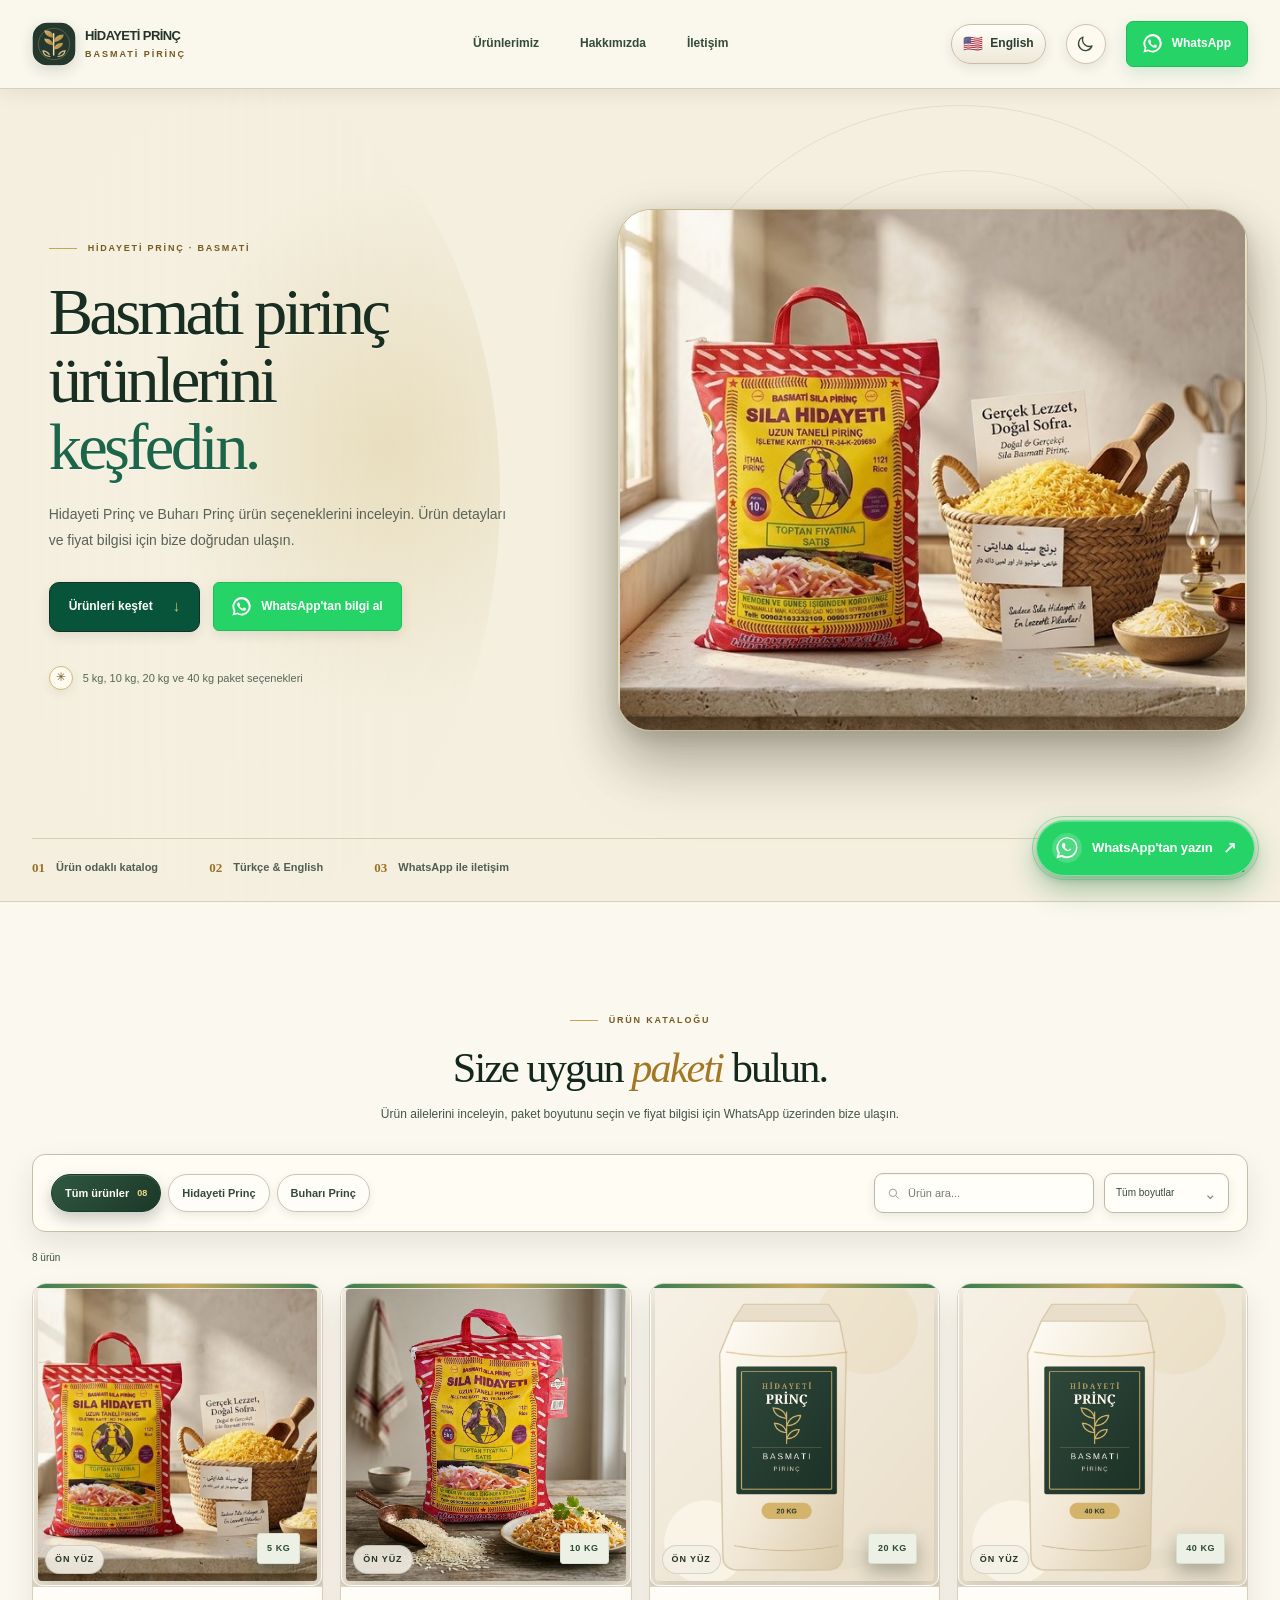
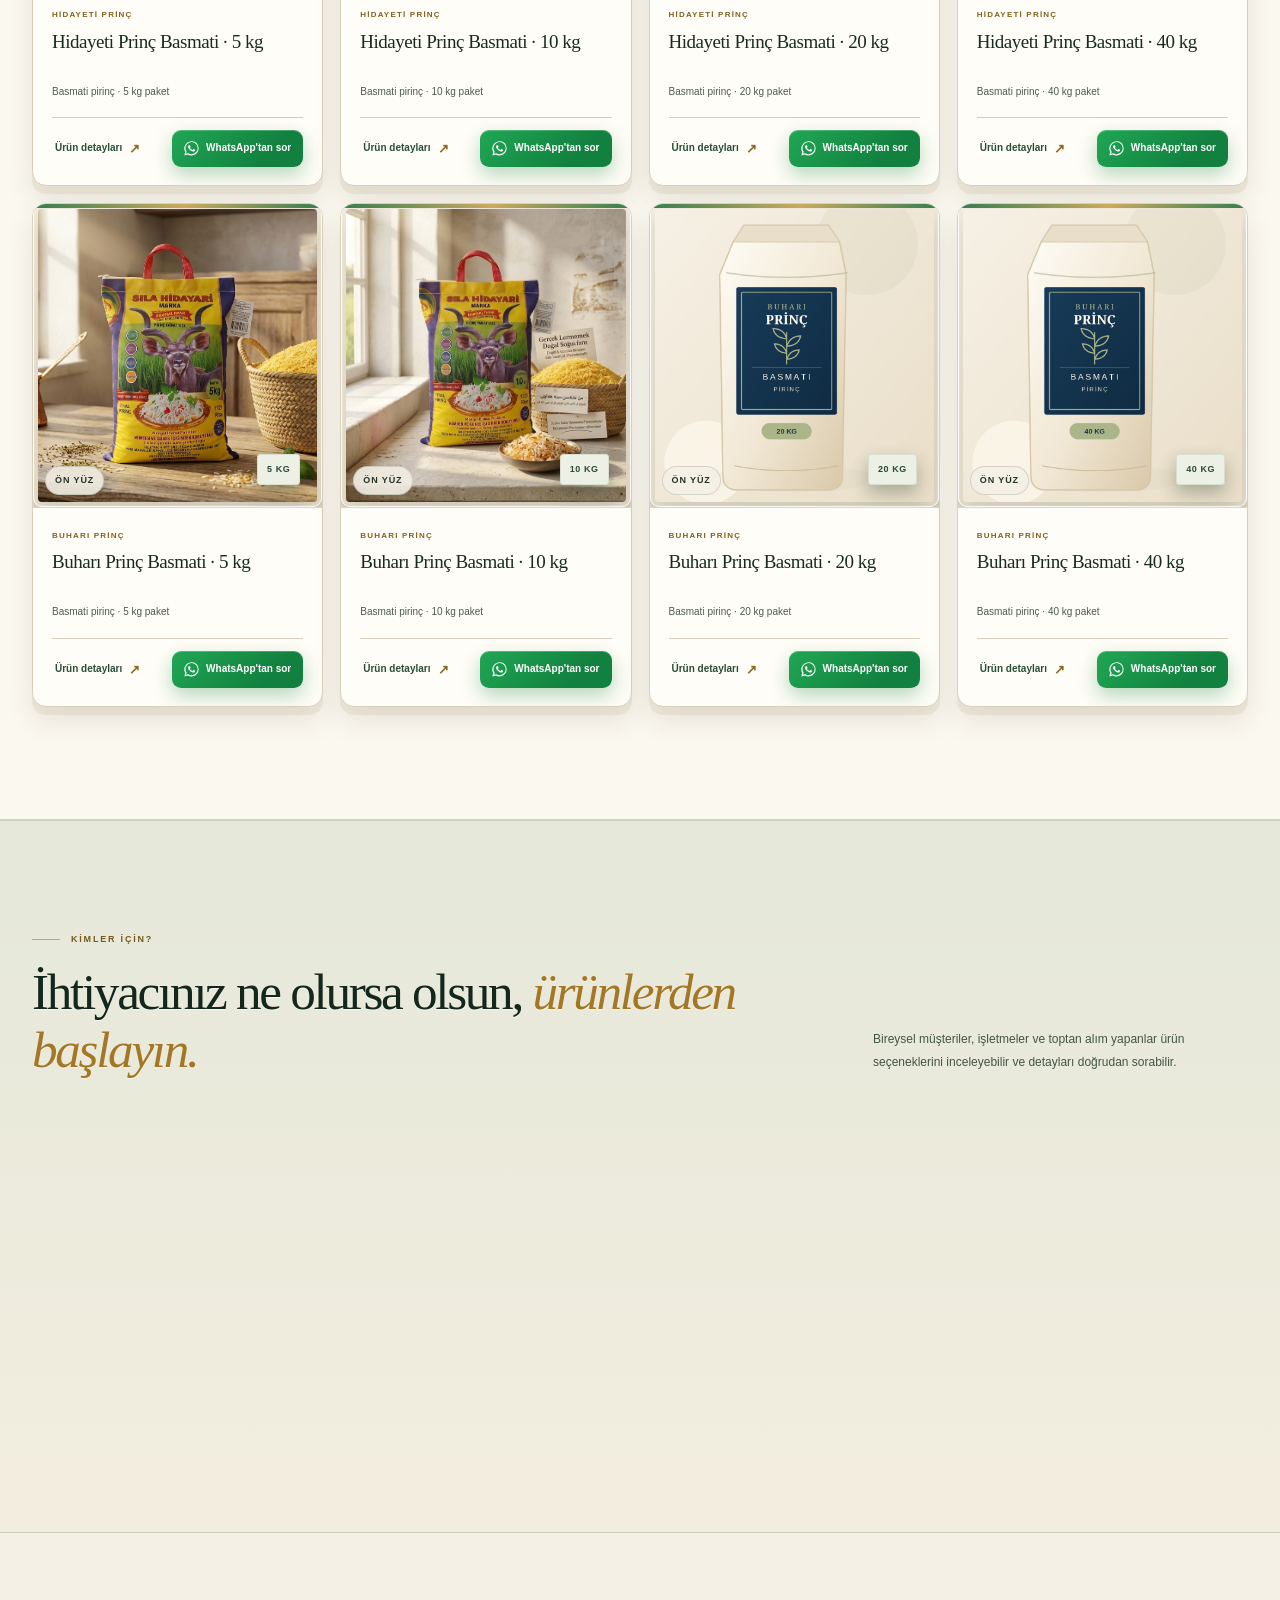
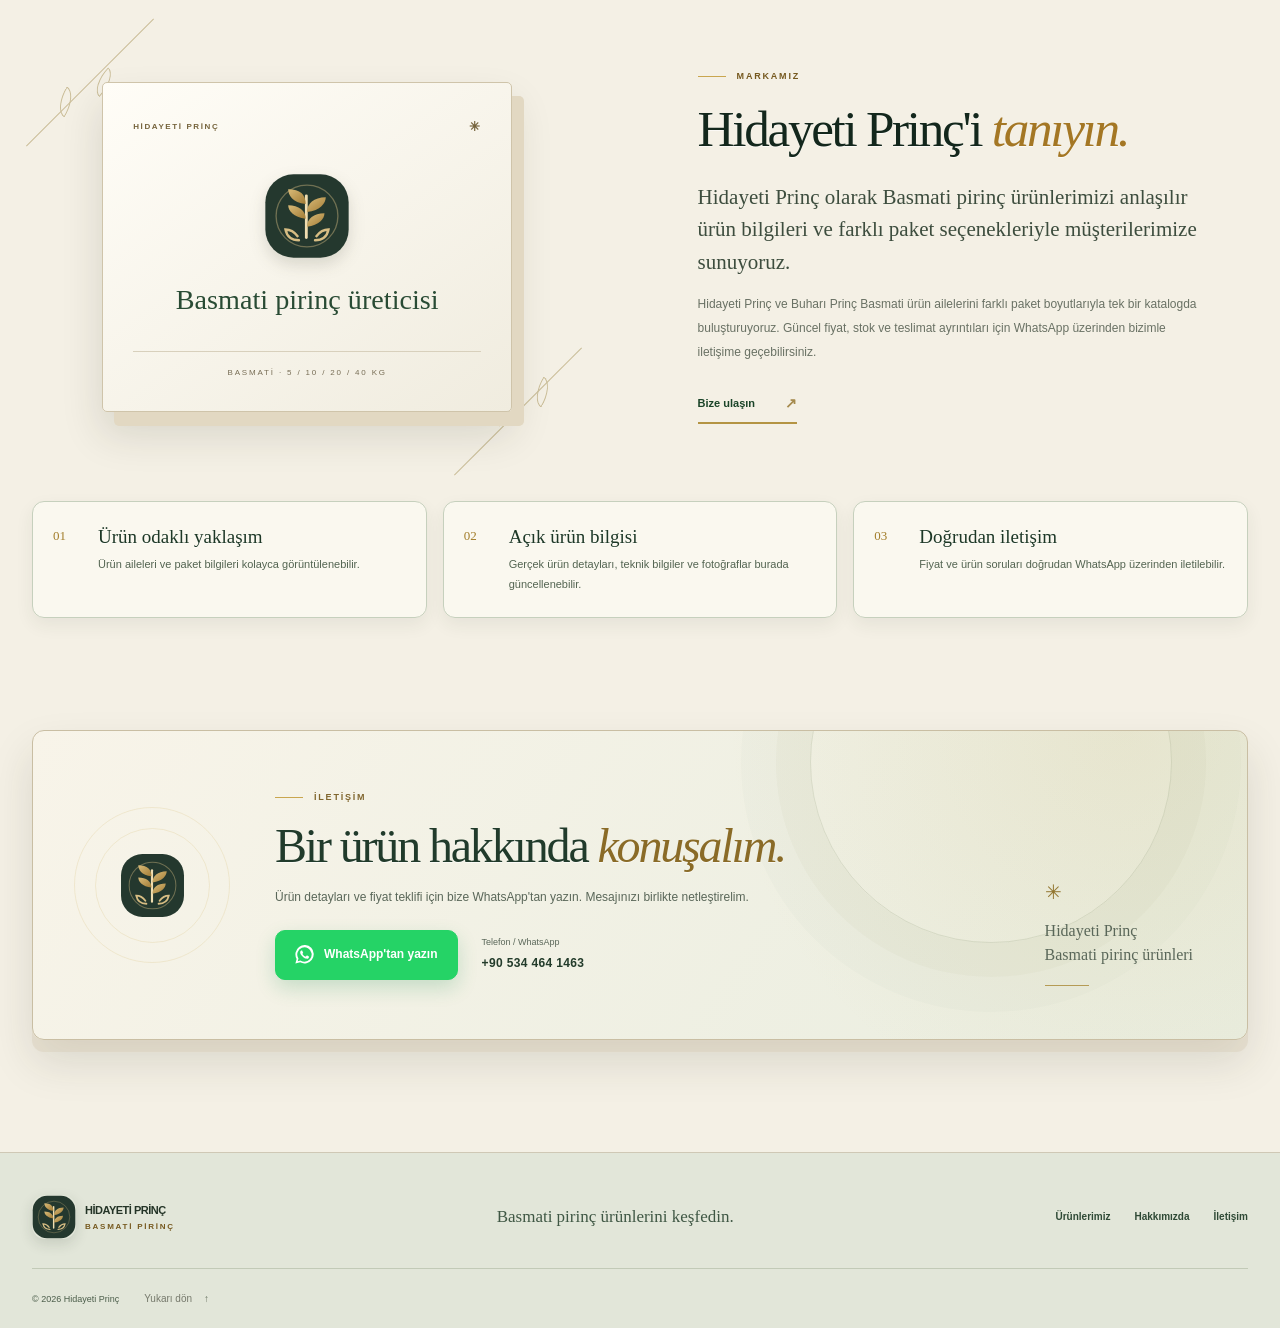
==== index.html @ 419b46cb "almost done" ====
<!doctype html>
<html lang="tr">
<head>
  <meta charset="utf-8">
  <meta name="viewport" content="width=device-width, initial-scale=1">
  <meta name="theme-color" content="#f5f2e9">
  <meta name="color-scheme" content="light dark">
  <script>
    /* Apply the saved theme before the stylesheet paints, with safe fallbacks for file:// previews. */
    (function () {
      var root = document.documentElement;
      var preference = "system";
      try {
        var saved = localStorage.getItem("hidayeti-theme-preference");
        if (saved === "dark" || saved === "light") preference = saved;
      } catch (error) { /* Storage may be unavailable for local files; system mode still works. */ }
      var prefersDark = !!(window.matchMedia && window.matchMedia("(prefers-color-scheme: dark)").matches);
      var theme = preference === "system" ? (prefersDark ? "dark" : "light") : preference;
      root.setAttribute("data-theme-mode", preference);
      root.setAttribute("data-theme", theme);
      root.style.colorScheme = theme;
    }());
  </script>
  <meta name="description" content="Hidayeti Prinç Basmati pirinç ürünlerini keşfedin. 5 kg, 10 kg, 20 kg ve 40 kg ürün seçenekleri hakkında bilgi ve fiyat için WhatsApp'tan bize ulaşın.">
  <meta name="robots" content="index,follow">
  <title>Hidayeti Prinç | Basmati Pirinç Ürünleri</title>
  <link rel="icon" type="image/svg+xml" href="assets/logo.svg">
  <link rel="preload" href="assets/hero-rice.png" as="image" type="image/png">
  <link id="siteStylesheet" rel="stylesheet" href="./styles.css">
  <meta property="og:type" content="website">
  <meta property="og:title" content="Hidayeti Prinç | Basmati Pirinç Ürünleri">
  <meta property="og:description" content="Hidayeti Prinç Basmati pirinç ürünlerini keşfedin. Ürün bilgisi ve fiyat için WhatsApp üzerinden iletişime geçin.">
  <!-- Add the canonical URL and hreflang links after the production domain and URL structure are confirmed. -->
</head>
<body>
  <div id="cssLoadWarning" role="alert" style="display:none;position:fixed;z-index:99999;top:12px;left:12px;right:12px;padding:14px 18px;border-radius:10px;background:#8c2330;color:#fff;font:600 14px/1.5 system-ui,sans-serif;box-shadow:0 8px 28px #0004;">Tasarım dosyası (styles.css) yüklenemedi. ZIP dosyasının tamamını bir klasöre çıkarın ve index.html dosyasını styles.css ile aynı klasörden açın. / The stylesheet could not be loaded. Extract the complete ZIP and keep index.html beside styles.css.</div>
  <a class="skip-link" href="#main" data-i18n="skip">İçeriğe geç</a>
  <header class="site-header" id="top">
    <div class="header-inner wrap">
      <a href="#top" class="brand" aria-label="Hidayeti Prinç ana sayfa">
        <img src="assets/logo.svg" alt="" width="48" height="48">
        <span class="brand-copy"><strong>HİDAYETİ PRİNÇ</strong><small data-i18n="brandLine">BASMATİ PİRİNÇ</small></span>
      </a>
      <nav class="desktop-nav" aria-label="Ana menü">
        <a href="#products" data-i18n="navProducts">Ürünlerimiz</a>
        <a href="#about" data-i18n="navAbout">Hakkımızda</a>
        <a href="#contact" data-i18n="navContact">İletişim</a>
      </nav>
      <div class="header-actions">
        <button class="language-switch" id="languageToggle" type="button" aria-label="Switch to English">
          <span class="flag" aria-hidden="true">🇺🇸</span><span id="languageLabel">English</span>
        </button>
        <button class="theme-toggle" id="themeToggle" type="button" aria-label="Koyu temaya geç" title="Koyu temaya geç" aria-pressed="false">
          <svg class="theme-icon theme-icon-moon" viewBox="0 0 24 24" aria-hidden="true"><path d="M20.2 15.1A8.7 8.7 0 0 1 8.9 3.8 8.8 8.8 0 1 0 20.2 15.1Z"></path></svg>
          <svg class="theme-icon theme-icon-sun" viewBox="0 0 24 24" aria-hidden="true"><circle cx="12" cy="12" r="4"></circle><path d="M12 2v2.2M12 19.8V22M4.93 4.93l1.56 1.56m11.02 11.02 1.56 1.56M2 12h2.2m15.6 0H22M4.93 19.07l1.56-1.56M17.51 6.49l1.56-1.56"></path></svg>
        </button>
        <a class="header-whatsapp general-whatsapp" href="https://wa.me/905344641463?text=Merhaba%2C%20Hidayeti%20Prin%C3%A7%20hakk%C4%B1nda%20bilgi%20almak%20istiyorum." target="_blank" rel="noopener noreferrer" data-i18n="headerWhatsapp">WhatsApp <span aria-hidden="true">↗</span></a>
        <button class="mobile-menu-toggle" id="mobileMenuToggle" type="button" aria-expanded="false" aria-controls="mobileNav" aria-label="Menüyü aç">
          <span></span><span></span>
        </button>
      </div>
    </div>
    <nav class="mobile-nav" id="mobileNav" aria-label="Mobil menü" hidden>
      <a href="#products" data-i18n="navProducts">Ürünlerimiz</a>
      <a href="#about" data-i18n="navAbout">Hakkımızda</a>
      <a href="#contact" data-i18n="navContact">İletişim</a>
      <a href="https://wa.me/905344641463?text=Merhaba%2C%20Hidayeti%20Prin%C3%A7%20hakk%C4%B1nda%20bilgi%20almak%20istiyorum." target="_blank" rel="noopener noreferrer" class="general-whatsapp" data-i18n="mobileWhatsapp">WhatsApp üzerinden ulaşın ↗</a>
    </nav>
  </header>

  <main id="main">
    <section class="hero-section">
      <div class="hero-orb hero-orb-one" aria-hidden="true"></div>
      <div class="hero-orb hero-orb-two" aria-hidden="true"></div>
      <div class="hero-grid wrap">
        <div class="hero-copy">
          <div class="eyebrow"><span class="eyebrow-line"></span><span data-i18n="heroEyebrow">HİDAYETİ PRİNÇ · BASMATİ</span></div>
          <h1 data-i18n="heroTitle">Basmati pirinç ürünlerini <em>keşfedin.</em></h1>
          <p class="hero-description" data-i18n="heroDescription">Hidayeti Prinç ve Buharı Prinç ürün seçeneklerini inceleyin. Ürün detayları ve fiyat bilgisi için bize doğrudan ulaşın.</p>
          <div class="hero-actions">
            <a href="#products" class="button button-dark" data-i18n="heroPrimary">Ürünleri keşfet <span aria-hidden="true">↓</span></a>
            <a class="button button-quiet general-whatsapp" href="https://wa.me/905344641463?text=Merhaba%2C%20Hidayeti%20Prin%C3%A7%20Basmati%20pirin%C3%A7%20%C3%BCr%C3%BCnleri%20hakk%C4%B1nda%20bilgi%20almak%20istiyorum." target="_blank" rel="noopener noreferrer" data-i18n="heroSecondary"><span class="wa-dot" aria-hidden="true">◉</span> WhatsApp'tan bilgi al</a>
          </div>
          <div class="hero-footnote"><span class="footnote-mark" aria-hidden="true">✳</span><span data-i18n="heroFootnote">5 kg, 10 kg, 20 kg ve 40 kg paket seçenekleri</span></div>
        </div>
        <div class="hero-visual">
          <!-- <div class="visual-stamp"><span data-i18n="stampTop">BASMATİ PİRİNÇ</span></span><span data-i18n="stampBottom">PİRİNÇ</span></div> -->
          <img class="hero-image" src="assets/hero-rice.png" alt="Hidayeti Prinç Basmati pirinç ürün görseli" data-alt-tr="Hidayeti Prinç Basmati pirinç ürün görseli" data-alt-en="Hidayeti Prinç Basmati rice product visual">
        </div>
      </div>
      <div class="hero-bottom wrap">
        <div class="hero-note"><span class="note-number">01</span><span data-i18n="heroNoteOne">Ürün odaklı katalog</span></div>
        <div class="hero-note"><span class="note-number">02</span><span data-i18n="heroNoteTwo">Türkçe & English</span></div>
        <div class="hero-note"><span class="note-number">03</span><span data-i18n="heroNoteThree">WhatsApp ile iletişim</span></div>
        <a href="#products" class="scroll-cue" aria-label="Ürünlere kaydır"><span data-i18n="scroll">AŞAĞI KAYDIR</span><span aria-hidden="true">↓</span></a>
      </div>
    </section>

    <section class="products-section section-pad" id="products">
      <div class="wrap"> 
        <div class="section-heading products-heading">
          <div>
            <div class="eyebrow"><span class="eyebrow-line"></span><span data-i18n="productsEyebrow">ÜRÜN KATALOĞU</span></div>
            <h2 data-i18n="productsTitle">Size uygun <em>paketi</em> bulun.</h2>
          </div>
          <p data-i18n="productsIntro">Ürün ailelerini inceleyin, paket boyutunu seçin ve fiyat bilgisi için WhatsApp üzerinden bize ulaşın.</p>
        </div>

        <div class="catalog-tools">
          <div class="family-tabs" role="group" aria-label="Ürün ailesi filtresi">
            <button class="filter-chip is-active" type="button" data-family="all" data-i18n="filterAll" aria-pressed="true">Tüm ürünler <span class="chip-count" id="allCount">08</span></button>
            <button class="filter-chip" type="button" data-family="hidayeti" data-i18n="filterHidayeti" aria-pressed="false">Hidayeti Prinç</button>
            <button class="filter-chip" type="button" data-family="buhari" data-i18n="filterBuhari" aria-pressed="false">Buharı Prinç</button>
          </div>
          <div class="catalog-controls">
            <label class="search-control"><span class="sr-only" data-i18n="searchLabel">Ürün ara</span><svg viewBox="0 0 24 24" aria-hidden="true"><circle cx="10.8" cy="10.8" r="6.8"></circle><path d="m16 16 5 5"></path></svg><input type="search" id="productSearch" data-placeholder-tr="Ürün ara..." data-placeholder-en="Search products..." placeholder="Ürün ara..." autocomplete="off"></label>
            <label class="select-control"><span class="sr-only" data-i18n="sizeLabel">Paket boyutu</span><select id="weightFilter" aria-label="Paket boyutu"><option value="all" data-i18n="sizeAll">Tüm boyutlar</option><option value="5 kg">5 kg</option><option value="10 kg">10 kg</option><option value="20 kg">20 kg</option><option value="40 kg">40 kg</option></select><span aria-hidden="true">⌄</span></label>
          </div>
        </div>
        <div class="catalog-status"><span id="resultsCount">8 ürün</span></div>
        <div class="product-grid" id="productGrid" aria-live="polite"></div>
        <div class="empty-state" id="emptyState" hidden>
          <span class="empty-icon" aria-hidden="true">⌕</span>
          <h3 data-i18n="emptyTitle">Ürün bulunamadı</h3>
          <p data-i18n="emptyDescription">Aramanızı veya filtrelerinizi değiştirmeyi deneyin.</p>
          <button type="button" class="text-button" id="resetFilters" data-i18n="resetFilters">Filtreleri temizle ↗</button>
        </div>
        
      </div>
    </section>


    <section class="audience-section section-pad" id="customers">
      <div class="wrap">
        <div class="section-heading audience-heading">
          <div>
            <div class="eyebrow"><span class="eyebrow-line"></span><span data-i18n="audienceEyebrow">KİMLER İÇİN?</span></div>
            <h2 data-i18n="audienceTitle">İhtiyacınız ne olursa olsun, <em>ürünlerden başlayın.</em></h2>
          </div>
          <p data-i18n="audienceIntro">Bireysel müşteriler, işletmeler ve toptan alım yapanlar ürün seçeneklerini inceleyebilir ve detayları doğrudan sorabilir.</p>
        </div>
        <div class="audience-grid">
          <article class="audience-card audience-card-home">
            <span class="audience-number">01 / HOME</span>
            <div class="audience-icon" aria-hidden="true">⌂</div>
            <h3 data-i18n="audienceHomeTitle">Bireysel müşteriler</h3>
            <p data-i18n="audienceHomeText">Paket seçeneklerine göz atın ve size uygun ürünle ilgili bilgi isteyin.</p>
            <a href="#products" class="audience-link"><span data-i18n="audienceProductsCta">Ürünleri incele</span><span aria-hidden="true">↗</span></a>
          </article>
          <article class="audience-card audience-card-wholesale">
            <span class="audience-number">02 / WHOLESALE</span>
            <div class="audience-icon" aria-hidden="true">▤</div>
            <h3 data-i18n="audienceWholesaleTitle">Toptan alım yapanlar</h3>
            <p data-i18n="audienceWholesaleText">Ürün seçenekleri, paketler ve fiyatlandırma hakkında doğrudan görüşün.</p>
            <a href="#contact" class="audience-link"><span data-i18n="audienceContactCta">İletişime geç</span><span aria-hidden="true">↗</span></a>
          </article>
          <article class="audience-card audience-card-business">
            <span class="audience-number">03 / BUSINESS</span>
            <div class="audience-icon" aria-hidden="true">▦</div>
            <h3 data-i18n="audienceBusinessTitle">İşletmeler</h3>
            <p data-i18n="audienceBusinessText">Ürün bilgisi ve teklif talebinizi Hidayeti Prinç ekibine iletin.</p>
            <a href="#contact" class="audience-link"><span data-i18n="audienceContactCta">İletişime geç</span><span aria-hidden="true">↗</span></a>
          </article>
        </div>
      </div>
    </section>



    <section class="brand-section section-pad" id="about">
      <div class="wrap brand-grid">
        <div class="brand-visual">
          <div class="brand-visual-card">
            <div class="brand-card-top"><span data-i18n="brandCardLabel">HİDAYETİ PRİNÇ</span><span aria-hidden="true">✳</span></div>
            <img src="assets/logo.svg" alt="Hidayeti Prinç sembolü" width="86" height="86">
            <p data-i18n="brandCardLine">Basmati pirinç ürünleri</p>
            <span class="brand-card-bottom" data-i18n="brandCardBottom">BASMATİ · 5 / 10 / 20 / 40 KG</span>
          </div>
          <div class="decorative-grain grain-a" aria-hidden="true"></div><div class="decorative-grain grain-b" aria-hidden="true"></div>
        </div>
        <div class="brand-copy-main">
          <div class="eyebrow"><span class="eyebrow-line"></span><span data-i18n="aboutEyebrow">MARKAMIZ</span></div>
          <h2 data-i18n="aboutTitle">Hidayeti Prinç'i <em>tanıyın.</em></h2>
          <p class="brand-lead" data-i18n="aboutLead">Hidayeti Prinç olarak Basmati pirinç ürünlerimizi anlaşılır ürün bilgileri ve farklı paket seçenekleriyle müşterilerimize sunuyoruz.</p>
          <p class="brand-body" data-i18n="aboutBody">Hidayeti Prinç ve Buharı Prinç ürün ailelerini, 5 kg, 10 kg, 20 kg ve 40 kg paket seçenekleriyle tek bir katalogda bir araya getiriyoruz. Ürün fotoğraflarımızı ve doğrulanmış teknik bilgileri burada paylaşarak seçim yapmanızı kolaylaştırmayı amaçlıyoruz. Güncel fiyat, stok ve teslimat ayrıntılarını WhatsApp üzerinden doğrudan görüşebilirsiniz.</p>
          <a class="underlined-link" href="#contact"><span data-i18n="aboutCta">Bize ulaşın</span><span aria-hidden="true">↗</span></a>
        </div>
      </div>
      <div class="wrap brand-facts">
        <article class="brand-fact"><span>01</span><div><h3 data-i18n="brandFactOneTitle">Ürün odaklı yaklaşım</h3><p data-i18n="brandFactOneText">Ürün aileleri ve paket bilgileri kolayca görüntülenebilir.</p></div></article>
        <article class="brand-fact"><span>02</span><div><h3 data-i18n="brandFactTwoTitle">Açık ürün bilgisi</h3><p data-i18n="brandFactTwoText">Gerçek ürün detayları, teknik bilgiler ve fotoğraflar burada güncellenebilir.</p></div></article>
        <article class="brand-fact"><span>03</span><div><h3 data-i18n="brandFactThreeTitle">Doğrudan iletişim</h3><p data-i18n="brandFactThreeText">Fiyat ve ürün soruları doğrudan WhatsApp üzerinden iletilebilir.</p></div></article>
      </div>
    </section>



    <section class="contact-section section-pad" id="contact">
      <div class="wrap contact-panel">
        <div class="contact-decoration" aria-hidden="true"><span class="contact-circle circle-one"></span><span class="contact-circle circle-two"></span><img src="assets/logo.svg" alt="" width="65" height="65"></div>
        <div class="contact-copy">
          <div class="eyebrow eyebrow-light"><span class="eyebrow-line"></span><span data-i18n="contactEyebrow">İLETİŞİM</span></div>
          <h2 data-i18n="contactTitle">Bir ürün hakkında <em>konuşalım.</em></h2>
          <p data-i18n="contactDescription">Ürün detayları ve fiyat teklifi için bize WhatsApp'tan yazın. Mesajınızı birlikte netleştirelim.</p>
          <div class="contact-actions">
            <a class="button button-cream general-whatsapp" href="https://wa.me/905344641463?text=Merhaba%2C%20Hidayeti%20Prin%C3%A7%20hakk%C4%B1nda%20bilgi%20almak%20istiyorum." target="_blank" rel="noopener noreferrer" data-i18n="contactWhatsapp">WhatsApp'tan yazın <span aria-hidden="true">↗</span></a>
            <a class="contact-phone" href="tel:+905344641463"><span data-i18n="phoneLabel">Telefon / WhatsApp</span><strong>+90 534 464 1463</strong></a>
          </div>
        </div>
        <div class="contact-side-note"><span class="side-note-mark">✳</span><p data-i18n="contactSideNote">Hidayeti Prinç<br> Basmati pirinç ürünleri</p><span class="side-note-rule"></span></div>
      </div>
    </section>
  </main>

  <footer class="site-footer">
    <div class="wrap footer-main">
      <a href="#top" class="brand footer-brand"><img src="assets/logo.svg" alt="" width="43" height="43"><span class="brand-copy"><strong>HİDAYETİ PRİNÇ</strong><small data-i18n="brandLine">BASMATİ PİRİNÇ</small></span></a>
      <p data-i18n="footerLine">Basmati pirinç ürünlerini keşfedin.</p>
      <div class="footer-nav"><a href="#products" data-i18n="navProducts">Ürünlerimiz</a><a href="#about" data-i18n="navAbout">Hakkımızda</a><a href="#contact" data-i18n="navContact">İletişim</a></div>
    </div>
    <div class="wrap footer-bottom"><span>© <span id="currentYear"></span> Hidayeti Prinç</span><a href="#top" class="back-top"><span data-i18n="backTop">Yukarı dön</span> ↑</a></div>
  </footer>

  <a class="floating-whatsapp general-whatsapp" href="https://wa.me/905344641463" target="_blank" rel="noopener noreferrer" aria-label="Contact Hidayeti Prinç on WhatsApp">
    <span class="floating-wa-icon" aria-hidden="true"><svg viewBox="0 0 24 24"><path d="M20.4 3.6A11.7 11.7 0 0 0 2 17.7L.5 23.2l5.6-1.5A11.7 11.7 0 0 0 20.4 3.6ZM12 21a9.7 9.7 0 0 1-5-1.4l-.4-.2-3.3.9.9-3.2-.2-.5A9.7 9.7 0 1 1 12 21Zm5.3-7.3c-.3-.1-1.6-.8-1.9-.9-.2-.1-.5-.1-.6.2-.2.2-.7.9-.9 1.1-.2.2-.3.2-.6.1-.3-.1-1.2-.5-2.2-1.4-.8-.7-1.3-1.5-1.5-1.8-.2-.3 0-.4.1-.6l.4-.5c.1-.2.2-.3.3-.5.1-.2 0-.4 0-.5s-.6-1.4-.8-1.9c-.2-.5-.4-.4-.6-.4H8c-.2 0-.5.1-.7.4-.2.2-.9.9-.9 2.2s1 2.5 1.1 2.7c.7 1.2 1.9 2.2 3.4 2.9 1.1.5 2.2.7 3 .5.6-.1 1.6-.7 1.8-1.3.2-.6.2-1.2.2-1.3-.1-.1-.3-.2-.6-.3Z"/></svg></span>
    <span data-i18n="floatingWhatsapp">WhatsApp'tan yazın</span><span class="floating-arrow" aria-hidden="true">↗</span>
  </a>

  <dialog class="product-dialog" id="productDialog" aria-labelledby="dialogTitle">
    <button class="dialog-close" id="dialogClose" type="button" aria-label="Close dialog">×</button>
    <div class="dialog-content" id="dialogContent"></div>
  </dialog>

  <script>
    window.addEventListener("load", function () {
      var stylesheet = document.getElementById("siteStylesheet");
      var warning = document.getElementById("cssLoadWarning");
      if (stylesheet && !stylesheet.sheet && warning) warning.style.display = "block";
    });
  </script>
  <script src="./data/products.js"></script>
  <script src="./app.js"></script>
</body>
</html>
---- styles.css ----
:root {
  --paper: #f8f7f2;
  --paper-deep: #f0eee5;
  --white: #fffefb;
  --ink: #26352c;
  --ink-deep: #1c2b23;
  --muted: #73766b;
  --line: #e4e2d8;
  --gold: #c4a25b;
  --gold-dark: #98773a;
  --olive: #879177;
  --whatsapp: #1c6d4b;
  --serif: "Playfair Display", Georgia, "Times New Roman", serif;
  --sans: "DM Sans", Inter, -apple-system, BlinkMacSystemFont, "Segoe UI", sans-serif;
  --wrap: 1220px;
  --ease: cubic-bezier(.2,.7,.2,1);
}

* { box-sizing: border-box; }
html { scroll-behavior: smooth; scroll-padding-top: 94px; }
body { margin: 0; background: var(--paper); color: var(--ink); font-family: var(--sans); font-size: 15px; line-height: 1.65; -webkit-font-smoothing: antialiased; }
body, button, input, select { font-family: var(--sans); }
button, input, select { font: inherit; }
a { color: inherit; text-decoration: none; }
button { color: inherit; }
img { display: block; max-width: 100%; }
::selection { color: #fffdf7; background: #66765e; }
.wrap { width: min(var(--wrap), calc(100% - 64px)); margin-inline: auto; }
.section-pad { padding-block: 112px; }
.sr-only { position: absolute; width: 1px; height: 1px; padding: 0; margin: -1px; overflow: hidden; clip: rect(0,0,0,0); white-space: nowrap; border: 0; }
.skip-link { position: fixed; left: 18px; top: -70px; z-index: 999; padding: 10px 16px; color: white; background: var(--ink); border-radius: 8px; }
.skip-link:focus { top: 18px; }

.site-header { position: sticky; z-index: 30; top: 0; background: rgba(248,247,242,.92); border-bottom: 1px solid rgba(36,53,44,.08); backdrop-filter: blur(18px); -webkit-backdrop-filter: blur(18px); }
.header-inner { min-height: 88px; display: flex; align-items: center; justify-content: space-between; gap: 32px; }
.brand { display: inline-flex; align-items: center; gap: 12px; min-width: 218px; }
.brand img { flex: 0 0 auto; border-radius: 15px; }
.brand-copy { display: flex; flex-direction: column; line-height: 1.2; gap: 5px; }
.brand-copy strong { font-size: 13px; font-weight: 700; letter-spacing: .105em; white-space: nowrap; }
.brand-copy small { color: var(--gold-dark); font-size: 9px; font-weight: 700; letter-spacing: .22em; }
.desktop-nav { display: flex; gap: clamp(22px, 3.2vw, 46px); align-items: center; justify-content: center; }
.desktop-nav a, .footer-nav a { color: #5f655b; font-size: 12px; font-weight: 600; transition: color .2s ease; }
.desktop-nav a:hover, .footer-nav a:hover { color: var(--gold-dark); }
.header-actions { display: flex; align-items: center; gap: 20px; }
.language-switch { display: inline-flex; align-items: center; gap: 7px; border: 0; background: transparent; padding: 8px 0; cursor: pointer; color: #5a6256; font-size: 12px; font-weight: 600; transition: color .2s ease; white-space: nowrap; }
.language-switch:hover { color: var(--gold-dark); }
.flag { font-size: 16px; line-height: 1; }
.header-whatsapp { display: inline-flex; align-items: center; gap: 12px; padding: 12px 16px; border: 1px solid #dcded1; border-radius: 7px; color: var(--ink); font-size: 12px; font-weight: 700; transition: background .2s ease, color .2s ease, border .2s ease; white-space: nowrap; }
.header-whatsapp span { color: var(--gold-dark); font-size: 14px; }
.header-whatsapp:hover { background: var(--ink); border-color: var(--ink); color: white; }
.header-whatsapp:hover span { color: #e3cc92; }
.mobile-menu-toggle, .mobile-nav { display: none; }

.hero-section { position: relative; overflow: hidden; isolation: isolate; background: var(--paper); }
.hero-section::before { position: absolute; content: ""; z-index: -1; width: 500px; height: 900px; border-radius: 50%; right: -180px; top: 90px; background: radial-gradient(circle, rgba(223,211,175,.25), rgba(248,247,242,0) 70%); }
.hero-orb { position: absolute; z-index: -1; border: 1px solid rgba(183,155,99,.2); border-radius: 50%; pointer-events: none; }
.hero-orb-one { width: 520px; height: 520px; right: 3%; top: 1%; }
.hero-orb-two { width: 390px; height: 390px; right: 8.5%; top: 10%; }
.hero-grid { min-height: 570px; padding-top: 58px; padding-bottom: 54px; display: grid; grid-template-columns: minmax(0, .94fr) minmax(0, 1.06fr); align-items: center; gap: clamp(32px, 5vw, 75px); }
.hero-copy { padding: 28px 0 28px 10px; position: relative; z-index: 1; }
.eyebrow { display: flex; align-items: center; gap: 11px; color: var(--gold-dark); font-size: 9px; font-weight: 700; letter-spacing: .2em; line-height: 1.4; }
.eyebrow-line { width: 28px; height: 1px; display: inline-block; background: var(--gold); flex: 0 0 auto; }
h1, h2, h3, p { margin-top: 0; }
h1, h2 { font-family: var(--serif); font-weight: 500; letter-spacing: -.045em; }
.hero-copy h1 { max-width: 610px; margin: 24px 0 21px; color: var(--ink-deep); font-size: clamp(48px, 5.3vw, 76px); line-height: 1.07; }
.hero-copy h1 em, .section-heading h2 em, .brand-copy-main h2 em, .contact-copy h2 em { color: #a98a4b; font-weight: 500; }
.hero-description { max-width: 480px; margin-bottom: 28px; color: #6b7067; font-size: 14px; line-height: 1.9; }
.hero-actions { display: flex; align-items: center; flex-wrap: wrap; gap: 13px; }
.button { min-height: 49px; padding: 0 19px; display: inline-flex; align-items: center; justify-content: center; gap: 20px; border: 1px solid transparent; border-radius: 6px; font-size: 12px; font-weight: 700; transition: background .2s ease, color .2s ease, transform .2s ease, border-color .2s ease; cursor: pointer; }
.button:hover { transform: translateY(-2px); }
.button-dark { color: #fffdf7; background: var(--ink); }
.button-dark span { font-size: 15px; color: #d8be7d; }
.button-dark:hover { background: #394b3f; }
.button-quiet { color: #5c6359; background: transparent; border-color: #e3e1d7; gap: 9px; }
.button-quiet:hover { background: #fffdf8; border-color: #c7c4b8; }
.wa-dot { color: var(--whatsapp); font-size: 16px; }
.hero-footnote { display: flex; align-items: center; gap: 10px; margin-top: 34px; color: #858477; font-size: 11px; }
.footnote-mark { display: inline-grid; place-items: center; width: 24px; height: 24px; border: 1px solid #ded5bd; border-radius: 50%; color: var(--gold-dark); font-size: 12px; }
.hero-visual { position: relative; max-width: 610px; width: 100%; justify-self: end; }
.hero-image { width: 100%; border-radius: 34px 34px 34px 34px; box-shadow: 0 24px 50px rgba(82,67,39,.07); }
.visual-stamp { position: absolute; z-index: 2; right: -21px; top: 52px; display: flex; align-items: center; gap: 8px; padding: 11px 14px; border: 1px solid #ddd0b0; border-radius: 4px; background: rgba(248,247,242,.92); color: var(--ink); font-size: 8px; font-weight: 700; letter-spacing: .18em; transform: rotate(5deg); }
.stamp-divider { width: 17px; height: 1px; background: var(--gold); }
.image-caption { position: absolute; left: 24px; bottom: 22px; display: flex; align-items: center; gap: 8px; padding: 9px 12px; border: 1px solid rgba(255,255,255,.55); border-radius: 3px; background: rgba(248,247,242,.83); color: #777669; font-size: 9px; backdrop-filter: blur(8px); }
.caption-dot { width: 5px; height: 5px; border-radius: 50%; background: #c8a961; }
.hero-bottom { display: flex; align-items: center; gap: clamp(20px, 4vw, 62px); padding-top: 24px; padding-bottom: 25px; border-top: 1px solid var(--line); }
.hero-note { display: flex; align-items: center; gap: 11px; color: #60675d; font-size: 10px; font-weight: 600; }
.note-number { color: #b39a65; font-family: var(--serif); font-size: 13px; }
.scroll-cue { display: inline-flex; align-items: center; gap: 12px; margin-left: auto; color: #818276; font-size: 8px; font-weight: 700; letter-spacing: .2em; }
.scroll-cue span:last-child { color: var(--gold-dark); font-size: 14px; }

.products-section { background: #fffefa; border-block: 1px solid #eeece3; }
.section-heading { display: flex; align-items: end; justify-content: space-between; gap: 40px; margin-bottom: 37px; }
.section-heading h2, .brand-copy-main h2 { margin: 17px 0 0; color: var(--ink-deep); font-size: clamp(38px, 4vw, 55px); line-height: 1.13; }
.section-heading > p { max-width: 375px; margin-bottom: 5px; color: var(--muted); font-size: 12px; line-height: 1.9; }
.catalog-tools { display: flex; align-items: center; justify-content: space-between; gap: 22px; margin-bottom: 20px; padding-top: 21px; border-top: 1px solid var(--line); }
.family-tabs { display: flex; align-items: center; flex-wrap: wrap; gap: 7px; }
.filter-chip { display: inline-flex; align-items: center; gap: 8px; min-height: 38px; padding: 0 13px; border: 1px solid transparent; border-radius: 5px; background: transparent; color: #71766c; font-size: 11px; font-weight: 600; cursor: pointer; transition: color .2s ease, background .2s ease, border-color .2s ease; }
.filter-chip:hover { border-color: #d9dbd1; color: var(--ink); }
.filter-chip.is-active { background: #e9ebe2; color: var(--ink); border-color: #e9ebe2; }
.chip-count { font-size: 9px; color: #8c8c7c; }
.catalog-controls { display: flex; align-items: center; gap: 10px; }
.search-control { position: relative; display: flex; align-items: center; width: 220px; height: 40px; border: 1px solid #e5e4db; border-radius: 5px; background: #fffefa; }
.search-control svg { width: 15px; height: 15px; margin-left: 12px; fill: none; stroke: #878b7e; stroke-width: 1.5; }
.search-control input { width: 100%; min-width: 0; height: 100%; padding: 0 12px 0 8px; border: 0; outline: none; background: transparent; color: var(--ink); font-size: 11px; }
.search-control input::placeholder { color: #a2a398; }
.search-control:focus-within, .select-control:focus-within { border-color: #a99a70; box-shadow: 0 0 0 3px rgba(196,162,91,.12); }
.select-control { display: flex; align-items: center; gap: 9px; height: 40px; min-width: 125px; padding: 0 11px; border: 1px solid #e5e4db; border-radius: 5px; background: #fffefa; color: #878b7e; }
.select-control select { width: 100%; border: 0; outline: 0; background: transparent; color: #62675d; font-size: 10px; appearance: none; cursor: pointer; }
.select-control > span { font-size: 15px; line-height: 1; }
.catalog-status { display: flex; align-items: center; justify-content: space-between; gap: 20px; margin-bottom: 16px; color: #8a8d81; font-size: 10px; }
.product-grid { display: grid; grid-template-columns: repeat(4, minmax(0, 1fr)); gap: 17px; }
.product-card { display: flex; flex-direction: column; min-width: 0; background: #fffefa; border: 1px solid #eceae1; border-radius: 7px; overflow: hidden; transition: transform .25s var(--ease), box-shadow .25s var(--ease), border-color .25s ease; }
.product-card:hover { transform: translateY(-5px); border-color: #ded9c9; box-shadow: 0 16px 28px rgba(39,49,39,.07); }
.product-image-wrap { position: relative; overflow: hidden; background: #f0ece1; aspect-ratio: 1 / 1.08; }
.product-image { width: 100%; height: 100%; object-fit: cover; transition: transform .4s var(--ease); }
.product-card:hover .product-image { transform: scale(1.025); }
.product-badge { position: absolute; z-index: 1; top: 13px; left: 13px; display: inline-flex; align-items: center; gap: 6px; padding: 6px 8px; border: 1px solid rgba(255,255,255,.6); border-radius: 3px; background: rgba(255,254,250,.9); color: #77715e; font-size: 8px; font-weight: 700; letter-spacing: .09em; backdrop-filter: blur(8px); }
.product-badge::before { content: ""; width: 4px; height: 4px; border-radius: 50%; background: var(--gold); }
.product-weight { position: absolute; right: 13px; bottom: 13px; padding: 7px 9px; border-radius: 3px; background: #263b2f; color: #f9f3e4; font-size: 9px; font-weight: 700; letter-spacing: .06em; }
.product-info { display: flex; flex: 1; flex-direction: column; padding: 17px 16px 15px; }
.product-family { margin-bottom: 8px; color: #a1844a; font-size: 8px; font-weight: 700; letter-spacing: .15em; text-transform: uppercase; }
.product-info h3 { min-height: 46px; margin: 0 0 8px; color: var(--ink-deep); font-family: var(--serif); font-size: 19px; font-weight: 500; line-height: 1.24; letter-spacing: -.025em; }
.product-description { min-height: 40px; margin-bottom: 17px; color: #85877b; font-size: 10px; line-height: 1.65; }
.product-card-actions { display: flex; align-items: center; justify-content: space-between; gap: 8px; padding-top: 12px; border-top: 1px solid #eeece3; margin-top: auto; }
.product-details { display: inline-flex; align-items: center; gap: 7px; padding: 5px 0; border: 0; background: transparent; color: #646a5f; font-size: 10px; font-weight: 600; cursor: pointer; }
.product-details span { color: #b1904e; font-size: 13px; }
.product-wa { display: inline-flex; align-items: center; gap: 7px; padding: 9px 10px; border-radius: 4px; background: #edf0e8; color: #34513f; font-size: 9px; font-weight: 700; transition: background .2s ease, color .2s ease; white-space: nowrap; }
.product-wa:hover { background: var(--whatsapp); color: #fff; }
.product-wa svg { width: 13px; height: 13px; fill: currentColor; }
.empty-state { text-align: center; padding: 65px 20px 85px; color: #71766b; }
.empty-state[hidden] { display: none; }
.empty-icon { display: block; margin-bottom: 12px; color: #b49a62; font-family: var(--serif); font-size: 34px; }
.empty-state h3 { margin-bottom: 5px; color: var(--ink); font-family: var(--serif); font-size: 25px; font-weight: 500; }
.empty-state p { margin-bottom: 18px; font-size: 12px; }
.text-button { border: 0; border-bottom: 1px solid #b9a16e; padding: 0 0 3px; background: transparent; color: var(--ink); font-size: 11px; font-weight: 700; cursor: pointer; }
.catalog-bottom-note { display: flex; align-items: flex-start; gap: 11px; max-width: 760px; margin: 35px auto 0; text-align: center; justify-content: center; }
.catalog-bottom-note p { margin: 0; color: #949588; font-size: 10px; line-height: 1.8; }
.small-leaf { color: var(--gold-dark); font-size: 12px; }

.brand-section { background: #f4f2eb; overflow: hidden; }
.brand-grid { display: grid; grid-template-columns: minmax(0, 1fr) minmax(0, 1fr); gap: clamp(55px, 9vw, 130px); align-items: center; }
.brand-visual { position: relative; display: grid; place-items: center; min-height: 400px; }
.brand-visual-card { position: relative; z-index: 1; display: flex; flex-direction: column; align-items: center; justify-content: center; width: min(100%, 410px); min-height: 330px; padding: 30px; border: 1px solid #dcd6c5; background: #f9f7ef; box-shadow: 15px 20px 0 #e9e5d8; text-align: center; }
.brand-card-top { display: flex; width: 100%; align-items: center; justify-content: space-between; margin-bottom: 36px; color: #8f7b50; font-size: 8px; font-weight: 700; letter-spacing: .2em; }
.brand-card-top span:last-child { font-size: 13px; }
.brand-visual-card > img { margin-bottom: 18px; border-radius: 24px; }
.brand-visual-card > p { margin-bottom: 27px; color: #d6dbd6; font-family: var(--serif); font-size: 25px; }
.brand-card-bottom { width: 100%; padding-top: 14px; border-top: 1px solid #e1dccd; color: #aaa08a; font-size: 8px; letter-spacing: .23em; }
.decorative-grain { position: absolute; width: 180px; height: 1px; background: #d3c6a4; opacity: .9; transform: rotate(-45deg); }
.decorative-grain::before, .decorative-grain::after { content: ""; position: absolute; top: -10px; left: 45px; width: 26px; height: 12px; border: 1px solid #d3c6a4; border-radius: 100% 0 100% 0; transform: rotate(-14deg); }
.decorative-grain::after { top: 3px; left: 86px; transform: rotate(178deg); }
.grain-a { top: 35px; left: -32px; }
.grain-b { right: -26px; bottom: 35px; transform: rotate(135deg); }
.brand-copy-main { padding: 25px 0; }
.brand-copy-main h2 { margin-bottom: 23px; }
.brand-lead { max-width: 500px; margin-bottom: 14px; color: #505b4f; font-family: var(--serif); font-size: 21px; line-height: 1.55; }
.brand-body { max-width: 505px; margin-bottom: 26px; color: #777c70; font-size: 12px; line-height: 2; }
.underlined-link { display: inline-flex; align-items: center; gap: 30px; padding-bottom: 7px; border-bottom: 1px solid #baa16b; color: #354236; font-size: 11px; font-weight: 700; transition: gap .2s ease; }
.underlined-link span:last-child { color: #a58a4d; font-size: 14px; }
.underlined-link:hover { gap: 37px; }

.contact-section { padding-top: 0; background: #f4f2eb; }
.contact-panel { position: relative; display: grid; grid-template-columns: 150px minmax(0, 1fr) 175px; gap: 38px; align-items: center; overflow: hidden; min-height: 310px; padding: 48px 54px; border-radius: 8px; background: var(--ink); color: #fffdf6; }
.contact-decoration { position: relative; display: grid; place-items: center; width: 130px; height: 130px; }
.contact-decoration > img { position: relative; z-index: 1; border-radius: 20px; }
.contact-circle { position: absolute; display: block; border: 1px solid rgba(218,194,132,.27); border-radius: 50%; }
.circle-one { width: 115px; height: 115px; }
.circle-two { width: 156px; height: 156px; }
.contact-copy { position: relative; z-index: 1; max-width: 590px; }
.eyebrow-light { color: #d0b575; }
.contact-copy h2 { margin: 15px 0 13px; color: #fffdf7; font-size: clamp(36px, 4vw, 48px); line-height: 1.12; }
.contact-copy h2 em { color: #dfc78d; }
.contact-copy > p { max-width: 525px; margin-bottom: 22px; color: #c8cec4; font-size: 12px; line-height: 1.85; }
.contact-actions { display: flex; align-items: center; flex-wrap: wrap; gap: 24px; }
.button-cream { min-height: 47px; background: #f3ecdc; color: #28382e; }
.button-cream span { color: #98773a; font-size: 15px; }
.button-cream:hover { background: #fffaf0; }
.contact-phone { display: flex; flex-direction: column; gap: 4px; color: #c9cfc4; font-size: 9px; }
.contact-phone strong { color: #fffdf5; font-size: 12px; font-weight: 600; letter-spacing: .03em; }
.contact-side-note { align-self: end; position: relative; z-index: 1; justify-self: end; max-width: 160px; padding-bottom: 5px; }
.side-note-mark { color: #ddc487; font-size: 20px; }
.contact-side-note p { margin: 10px 0 18px; color: #c4cabf; font-family: var(--serif); font-size: 16px; line-height: 1.5; }
.side-note-rule { display: block; width: 44px; height: 1px; background: #be9f58; }
.contact-panel::after { position: absolute; content: ""; right: 75px; top: -150px; width: 360px; height: 360px; border-radius: 50%; border: 1px solid rgba(228,210,162,.08); box-shadow: 0 0 0 34px rgba(228,210,162,.025), 0 0 0 69px rgba(228,210,162,.02); }

.site-footer { background: #f4f2eb; padding-top: 42px; }
.footer-main { display: flex; align-items: center; justify-content: space-between; gap: 32px; padding-bottom: 29px; }
.footer-brand { min-width: 0; }
.footer-brand img { border-radius: 13px; }
.footer-brand .brand-copy strong { font-size: 11px; }
.footer-brand .brand-copy small { font-size: 8px; }
.footer-main > p { max-width: 300px; margin: 0; color: #8a8c7f; font-family: var(--serif); font-size: 17px; }
.footer-nav { display: flex; align-items: center; gap: 24px; }
.footer-nav a { font-size: 10px; }
.footer-bottom { display: flex; align-items: center; gap: 25px; min-height: 60px; border-top: 1px solid #e3e0d5; color: #96978a; font-size: 9px; }
.footer-bottom > span:first-child { white-space: nowrap; }
.footer-bottom > span:nth-child(2) { margin-right: auto; }
.back-top { display: inline-flex; align-items: center; gap: 12px; color: #65705f; font-size: 10px; font-weight: 700; white-space: nowrap; }
.back-top span { color: #76796c; font-weight: 500; }

.product-dialog { position: fixed; width: min(740px, calc(100% - 30px)); max-width: none; max-height: min(720px, calc(100% - 30px)); padding: 0; border: 1px solid #e7e1d3; border-radius: 10px; background: var(--paper); color: var(--ink); box-shadow: 0 30px 100px rgba(21,29,22,.25); overflow: auto; }
.product-dialog::backdrop { background: rgba(22,31,25,.58); backdrop-filter: blur(4px); }
.dialog-close { position: sticky; z-index: 5; top: 12px; float: right; display: grid; place-items: center; width: 38px; height: 38px; margin: 12px 12px -50px 0; border: 1px solid rgba(49,61,48,.15); border-radius: 50%; background: rgba(255,254,250,.93); color: var(--ink); font-size: 24px; cursor: pointer; }
.dialog-content { display: grid; grid-template-columns: .9fr 1.1fr; gap: 27px; padding: 36px; }
.dialog-image-wrap { align-self: stretch; overflow: hidden; border-radius: 7px; background: #efe9db; }
.dialog-image-wrap img { width: 100%; height: 100%; min-height: 280px; object-fit: cover; }
.dialog-copy { align-self: center; padding: 22px 0; }
.dialog-copy .product-family { display: block; }
.dialog-copy h2 { margin: 10px 0 13px; font-family: var(--serif); font-size: 31px; line-height: 1.2; letter-spacing: -.04em; }
.dialog-copy p { color: #71776c; font-size: 12px; line-height: 1.8; }
.dialog-spec { display: flex; justify-content: space-between; gap: 12px; margin: 20px 0; padding: 12px 0; border-block: 1px solid #e3dfd2; color: #777a6e; font-size: 11px; }
.dialog-spec strong { color: var(--ink); }
.dialog-copy .button { margin-top: 8px; }

@media (max-width: 1080px) {
  .wrap { width: min(var(--wrap), calc(100% - 48px)); }
  .header-inner { gap: 20px; }
  .brand { min-width: 190px; }
  .brand img { width: 43px; height: 43px; }
  .desktop-nav { gap: 22px; }
  .header-actions { gap: 13px; }
  .hero-grid { gap: 28px; }
  .hero-copy h1 { font-size: clamp(47px, 5.4vw, 65px); }
  .product-grid { grid-template-columns: repeat(2, minmax(0, 1fr)); gap: 18px; }
  .product-image-wrap { aspect-ratio: 1 / .86; }
  .product-info h3, .product-description { min-height: 0; }
  .contact-panel { grid-template-columns: 100px minmax(0, 1fr) 130px; gap: 25px; padding: 40px; }
  .contact-decoration { transform: scale(.85); transform-origin: left center; }
}

@media (max-width: 760px) {
  html { scroll-padding-top: 74px; }
  .wrap { width: calc(100% - 38px); }
  .section-pad { padding-block: 76px; }
  .header-inner { min-height: 73px; gap: 10px; }
  .brand { min-width: 0; gap: 9px; }
  .brand img { width: 39px; height: 39px; border-radius: 12px; }
  .brand-copy { gap: 4px; }
  .brand-copy strong { font-size: 10px; letter-spacing: .09em; }
  .brand-copy small { font-size: 7px; letter-spacing: .18em; }
  .desktop-nav, .header-whatsapp { display: none; }
  .header-actions { gap: 12px; margin-left: auto; }
  .language-switch { font-size: 11px; gap: 5px; }
  .flag { font-size: 14px; }
  .mobile-menu-toggle { width: 37px; height: 37px; display: flex; flex-direction: column; justify-content: center; align-items: center; gap: 6px; padding: 0; border: 1px solid #dedfd4; border-radius: 6px; background: transparent; cursor: pointer; }
  .mobile-menu-toggle span { width: 14px; height: 1px; background: var(--ink); transition: transform .2s ease; }
  .mobile-menu-toggle[aria-expanded="true"] span:first-child { transform: translateY(3.5px) rotate(45deg); }
  .mobile-menu-toggle[aria-expanded="true"] span:last-child { transform: translateY(-3.5px) rotate(-45deg); }
  .mobile-nav { display: flex; flex-direction: column; padding: 0 19px 18px; border-top: 1px solid #ece9df; background: var(--paper); }
  .mobile-nav[hidden] { display: none; }
  .mobile-nav a { padding: 12px 0; border-bottom: 1px solid #e9e6dc; color: #4f5c50; font-size: 12px; font-weight: 600; }
  .mobile-nav a:last-child { border-bottom: 0; color: var(--whatsapp); }
  .hero-grid { grid-template-columns: 1fr; min-height: auto; gap: 25px; padding-top: 43px; padding-bottom: 34px; }
  .hero-copy { padding: 0; }
  .hero-copy h1 { max-width: 540px; margin: 18px 0 14px; font-size: clamp(43px, 12vw, 62px); line-height: 1.055; }
  .hero-description { max-width: 550px; margin-bottom: 21px; font-size: 12px; line-height: 1.85; }
  .hero-actions { gap: 9px; }
  .button { min-height: 46px; padding-inline: 14px; font-size: 10px; gap: 12px; }
  .hero-footnote { margin-top: 22px; font-size: 10px; }
  .hero-visual { width: 100%; justify-self: stretch; }
  .hero-image { border-radius: 22px 22px 60px 22px; }
  .visual-stamp { right: -6px; top: 24px; padding: 8px 10px; font-size: 7px; }
  .image-caption { left: 12px; bottom: 12px; max-width: calc(100% - 24px); padding: 7px 9px; font-size: 8px; }
  .hero-orb-one { width: 300px; height: 300px; right: -100px; top: 38%; }
  .hero-orb-two { width: 230px; height: 230px; right: -64px; top: 43%; }
  .hero-bottom { display: grid; grid-template-columns: 1fr 1fr; gap: 14px 18px; padding-block: 19px; }
  .hero-note { gap: 8px; font-size: 9px; }
  .scroll-cue { grid-column: 2; grid-row: 1 / span 2; align-self: center; justify-self: end; font-size: 7px; }
  .section-heading { align-items: flex-start; flex-direction: column; gap: 13px; margin-bottom: 25px; }
  .section-heading h2, .brand-copy-main h2 { margin-top: 13px; font-size: clamp(35px, 9.5vw, 47px); }
  .section-heading > p { max-width: 530px; margin-bottom: 0; font-size: 11px; }
  .catalog-tools { flex-direction: column; align-items: stretch; gap: 15px; padding-top: 16px; }
  .family-tabs { gap: 3px; }
  .filter-chip { min-height: 34px; padding-inline: 10px; font-size: 10px; }
  .catalog-controls { display: grid; grid-template-columns: minmax(0, 1fr) 125px; gap: 8px; }
  .search-control { width: 100%; }
  .catalog-status { align-items: flex-start; flex-direction: column; gap: 7px; margin-bottom: 13px; }
  .product-grid { grid-template-columns: repeat(2, minmax(0, 1fr)); gap: 10px; }
  .product-image-wrap { aspect-ratio: 1 / 1.05; }
  .product-badge { top: 8px; left: 8px; padding: 5px 6px; font-size: 7px; }
  .product-weight { right: 8px; bottom: 8px; padding: 6px 7px; font-size: 8px; }
  .product-info { padding: 12px 10px 10px; }
  .product-family { margin-bottom: 6px; font-size: 7px; letter-spacing: .1em; }
  .product-info h3 { min-height: 38px; margin-bottom: 7px; font-size: 16px; }
  .product-description { min-height: 46px; margin-bottom: 11px; font-size: 9px; }
  .product-card-actions { align-items: flex-start; flex-direction: column; gap: 5px; padding-top: 8px; }
  .product-details { font-size: 9px; }
  .product-wa { width: 100%; justify-content: center; padding: 8px 6px; font-size: 8px; }
  .catalog-bottom-note { margin-top: 24px; text-align: left; }
  .catalog-bottom-note p { font-size: 9px; }
  .brand-grid { grid-template-columns: 1fr; gap: 41px; }
  .brand-visual { min-height: 300px; }
  .brand-visual-card { min-height: 295px; width: min(100%, 380px); padding: 25px; box-shadow: 10px 13px 0 #e9e5d8; }
  .brand-card-top { margin-bottom: 23px; }
  .brand-visual-card > p { font-size: 22px; }
  .grain-a { top: 16px; left: -7px; }
  .grain-b { right: -8px; bottom: 20px; }
  .brand-copy-main { padding: 0; }
  .brand-lead { font-size: 19px; }
  .brand-body { font-size: 11px; }
  .contact-section { padding-top: 0; padding-bottom: 57px; }
  .contact-panel { display: block; min-height: 0; padding: 31px 23px 28px; border-radius: 6px; }
  .contact-decoration { width: 80px; height: 80px; margin-bottom: 24px; transform: scale(.75); transform-origin: left top; }
  .contact-copy h2 { margin: 13px 0 12px; font-size: clamp(34px, 9vw, 44px); }
  .contact-copy > p { font-size: 11px; }
  .contact-actions { align-items: flex-start; flex-direction: column; gap: 17px; }
  .button-cream { min-height: 45px; }
  .contact-side-note { display: flex; align-items: center; gap: 11px; max-width: none; margin-top: 26px; padding-top: 17px; border-top: 1px solid rgba(255,255,255,.14); }
  .contact-side-note p { margin: 0; font-size: 13px; }
  .contact-side-note .side-note-mark { font-size: 17px; }
  .side-note-rule { margin-left: auto; width: 22px; flex: 0 0 auto; }
  .contact-panel::after { right: -160px; top: -30px; }
  .site-footer { padding-top: 27px; }
  .footer-main { display: grid; grid-template-columns: 1fr; align-items: start; gap: 17px; padding-bottom: 24px; }
  .footer-main > p { font-size: 15px; }
  .footer-nav { flex-wrap: wrap; gap: 18px; }
  .footer-bottom { min-height: 74px; display: grid; grid-template-columns: 1fr auto; gap: 2px 12px; padding-block: 12px; font-size: 8px; }
  .footer-bottom > span:nth-child(2) { grid-column: 1; grid-row: 2; margin: 0; }
  .back-top { grid-column: 2; grid-row: 1 / span 2; align-self: center; }
  .dialog-content { grid-template-columns: 1fr; gap: 20px; padding: 20px; }
  .dialog-image-wrap { max-height: 270px; }
  .dialog-image-wrap img { min-height: 0; max-height: 270px; object-fit: cover; }
  .dialog-copy { padding: 0 1px 8px; }
  .dialog-copy h2 { font-size: 27px; }
}

@media (max-width: 370px) {
  .wrap { width: calc(100% - 28px); }
  .header-inner { gap: 5px; }
  .brand-copy strong { font-size: 9px; }
  .language-switch { font-size: 10px; }
  .filter-chip { padding-inline: 7px; font-size: 9px; }
  .product-info h3 { font-size: 15px; }
  .product-description { font-size: 8px; }
  .button { padding-inline: 11px; }
}

@media (prefers-reduced-motion: reduce) {
  *, *::before, *::after { scroll-behavior: auto !important; animation-duration: .01ms !important; animation-iteration-count: 1 !important; transition-duration: .01ms !important; }
}

/* --------------------------------------------------------------------------
   V1.1 — clearer contrast, tactile controls, and restrained motion
   -------------------------------------------------------------------------- */
:root {
  --paper: #f5f2e9;
  --paper-deep: #eae5d7;
  --white: #fffefa;
  --ink: #26382e;
  --ink-deep: #17291f;
  --muted: #5f685e;
  --line: #d7d1c2;
  --gold: #c5a04f;
  --gold-dark: #806222;
  --olive: #75866f;
  --whatsapp: #16864a;
  --wa-bright: #25d366;
}

body { background: var(--paper); }
.site-header {
  background: rgba(245,242,233,.94);
  border-bottom: 1px solid rgba(38,56,46,.14);
  box-shadow: 0 5px 22px rgba(38,45,33,.055);
}
.desktop-nav a, .footer-nav a {
  position: relative;
  color: #465448;
  transition: color .22s ease;
}
.desktop-nav a::after, .footer-nav a::after {
  content: "";
  position: absolute;
  left: 0; right: 0; bottom: -7px;
  height: 2px;
  border-radius: 2px;
  background: var(--gold);
  transform: scaleX(0);
  transform-origin: left;
  transition: transform .24s var(--ease);
}
.desktop-nav a:hover, .footer-nav a:hover { color: var(--ink-deep); }
.desktop-nav a:hover::after, .footer-nav a:hover::after { transform: scaleX(1); }
.language-switch {
  padding: 9px 11px;
  border: 1px solid #d8d0bd;
  border-radius: 999px;
  background: #fffdf7;
  box-shadow: 0 3px 8px rgba(38,45,33,.045);
}
.language-switch:hover { background: #efe8d8; border-color: #c9b789; }
.header-whatsapp {
  background: #16864a;
  border: 1px solid #0d713b;
  color: white;
  box-shadow: 0 7px 16px rgba(22,134,74,.22), inset 0 1px 0 rgba(255,255,255,.16);
  transition: background .22s ease, color .22s ease, border-color .22s ease, transform .22s ease, box-shadow .22s ease;
}
.header-whatsapp span { color: #c7ffd9; }
.header-whatsapp:hover {
  transform: translateY(-2px);
  background: #0d713b;
  border-color: #075b2d;
  color: white;
  box-shadow: 0 11px 22px rgba(22,134,74,.28);
}
.header-whatsapp:hover span { color: white; }

.hero-section {
  background: linear-gradient(135deg, #f8f6ef 0%, #f1ede2 100%);
}
.hero-section::before {
  background: radial-gradient(circle, rgba(190,157,82,.22), rgba(245,242,233,0) 72%);
}
.hero-orb { border-color: rgba(157,125,52,.25); }
.hero-copy h1 em, .section-heading h2 em, .brand-copy-main h2 em, .contact-copy h2 em { color: #96752e; }
.hero-description { color: #566257; }
.hero-image {
  border: 1px solid rgba(130,106,57,.22);
  box-shadow: 0 28px 58px rgba(58,48,28,.17), 0 6px 15px rgba(58,48,28,.09);
  transition: transform .5s var(--ease), box-shadow .35s ease;
}
.hero-visual:hover .hero-image {
  transform: translateY(-3px) rotate(-.25deg);
  box-shadow: 0 34px 68px rgba(58,48,28,.21), 0 8px 20px rgba(58,48,28,.12);
}
.visual-stamp {
  box-shadow: 0 9px 22px rgba(47,43,30,.12);
  border-color: #c9b782;
}
.image-caption {
  border-color: rgba(255,255,255,.8);
  box-shadow: 0 7px 22px rgba(47,43,30,.12);
  color: #4f5b4d;
}
.hero-bottom { border-top-color: #d5cebd; }
.hero-note { color: #465448; }

/* Primary action is dark green; WhatsApp actions use a recognizable green. */
.button {
  min-height: 50px;
  border-radius: 9px;
  box-shadow: 0 5px 12px rgba(24,39,28,.12);
  transition: background .22s ease, color .22s ease, transform .22s var(--ease), border-color .22s ease, box-shadow .22s ease;
}
.button:hover {
  transform: translateY(-3px);
  box-shadow: 0 11px 23px rgba(24,39,28,.19);
}
.button:active { transform: translateY(-1px) scale(.99); }
.button-dark {
  background: #243e2e;
  border-color: #1a3424;
  color: #fffef9;
  box-shadow: 0 7px 18px rgba(24,55,35,.25), inset 0 1px 0 rgba(255,255,255,.1);
}
.button-dark:hover { background: #152f20; }
.button-quiet.general-whatsapp,
.header-whatsapp,
.product-wa,
.dialog-copy .button,
.contact-actions .button-cream.general-whatsapp {
  background: #16864a;
  color: #fff;
  border-color: #0d713b;
  box-shadow: 0 7px 17px rgba(22,134,74,.22), inset 0 1px 0 rgba(255,255,255,.16);
}
.button-quiet.general-whatsapp .wa-dot { color: #c7ffd9; }
.button-quiet.general-whatsapp:hover,
.product-wa:hover,
.dialog-copy .button:hover,
.contact-actions .button-cream.general-whatsapp:hover {
  background: #0d713b;
  border-color: #075b2d;
  color: #fff;
  box-shadow: 0 11px 24px rgba(22,134,74,.28);
}
.button-quiet {
  border: 1px solid #c9d0c0;
  background: #fffef9;
  box-shadow: 0 5px 13px rgba(35,49,35,.08);
}
.button-quiet:hover { background: #f2f7ef; border-color: #9ab49c; }
.button-cream { box-shadow: 0 7px 17px rgba(0,0,0,.15); }
.button-cream span { color: inherit; }

.products-section {
  background: linear-gradient(180deg, #ebe6d9 0%, #f3f0e7 100%);
  border-block: 1px solid #d9d1be;
}
.section-heading > p { color: #566257; }
.catalog-tools {
  padding: 18px;
  border: 1px solid #d8d0bd;
  border-radius: 13px;
  background: rgba(255,254,249,.72);
  box-shadow: 0 8px 22px rgba(46,48,34,.06);
}
.filter-chip {
  border: 1px solid #d2d0c2;
  border-radius: 999px;
  background: #fffefa;
  color: #4e5a4f;
  box-shadow: 0 2px 5px rgba(34,47,34,.045);
}
.filter-chip:hover {
  background: #eef2e8;
  border-color: #9fac94;
  box-shadow: 0 4px 10px rgba(34,47,34,.08);
}
.filter-chip.is-active {
  background: #2b4935;
  border-color: #2b4935;
  color: #fffdf6;
  box-shadow: 0 5px 12px rgba(35,65,43,.2);
}
.filter-chip.is-active .chip-count { color: #e1d3a8; }
.search-control, .select-control {
  background: #fffefa;
  border: 1px solid #c9c8b9;
  border-radius: 9px;
  box-shadow: inset 0 1px 2px rgba(33,44,34,.035), 0 3px 8px rgba(33,44,34,.055);
}
.search-control:focus-within, .select-control:focus-within {
  border-color: #587b5c;
  box-shadow: 0 0 0 4px rgba(37,105,61,.13), 0 5px 12px rgba(33,44,34,.08);
}
.search-control input::placeholder { color: #737d70; }
.select-control select { color: #354638; }
.catalog-status { color: #596658; }
.product-grid { gap: 21px; }
.product-card {
  position: relative;
  background: #fffefa;
  border: 1px solid #d4cfbf;
  border-radius: 13px;
  box-shadow: 0 7px 18px rgba(42,47,34,.085), 0 1px 2px rgba(42,47,34,.05);
  transition: transform .28s var(--ease), box-shadow .28s var(--ease), border-color .28s ease;
}
.product-card:hover {
  transform: translateY(-7px);
  border-color: #bca96f;
  box-shadow: 0 19px 35px rgba(42,47,34,.16), 0 4px 10px rgba(42,47,34,.07);
}
.product-image-wrap {
  background: linear-gradient(145deg, #e5dcc6, #d6cfb8);
  border-bottom: 1px solid #d2c7ae;
}
.product-image {
  transition: transform .65s var(--ease), filter .35s ease;
}
.product-card:hover .product-image { transform: scale(1.055); filter: saturate(1.04); }
.product-badge {
  background: rgba(255,253,245,.96);
  border: 1px solid #d7c9a7;
  box-shadow: 0 4px 11px rgba(46,41,28,.1);
  color: #514d3f;
}
.product-weight {
  background: #243e2e;
  box-shadow: 0 5px 13px rgba(18,36,23,.22);
}
.product-info { padding: 19px 17px 17px; }
.product-family { color: #85672b; }
.product-info h3 { color: #17291f; }
.product-description { color: #596458; }
.product-card-actions { border-top-color: #ded9cb; }
.product-details {
  padding: 8px 3px;
  border-radius: 5px;
  color: #354c3b;
  transition: color .2s ease, background .2s ease, padding .2s ease;
}
.product-details:hover { padding-inline: 8px; background: #eef1e8; color: #183d26; }
.product-details span { color: #98752f; }
.product-wa {
  padding: 10px 12px;
  border-radius: 7px;
  font-size: 10px;
  box-shadow: 0 5px 12px rgba(22,134,74,.17);
  transition: background .22s ease, color .22s ease, transform .22s ease, box-shadow .22s ease;
}
.product-wa:hover { transform: translateY(-2px); }
.product-wa svg { width: 15px; height: 15px; }

.brand-section, .contact-section, .site-footer { background: #e9e5d9; }
.brand-visual-card {
  border: 1px solid #c9c0aa;
  border-radius: 5px;
  background: linear-gradient(150deg, #fffdf5, #eee7d6);
  box-shadow: 12px 15px 0 #d3ccb9, 0 20px 40px rgba(45,47,35,.1);
  transition: transform .35s var(--ease), box-shadow .35s ease;
}
.brand-visual-card:hover {
  transform: translateY(-4px) rotate(-.3deg);
  box-shadow: 15px 20px 0 #d3ccb9, 0 27px 45px rgba(45,47,35,.15);
}
.brand-lead { color: #344e39; }
.brand-body { color: #586357; }
.underlined-link { color: #213c2a; }
.underlined-link:hover { color: #806222; }
.contact-panel {
  border: 1px solid rgba(240,229,194,.16);
  border-radius: 14px;
  background: linear-gradient(120deg, #203b2b 0%, #142d20 100%);
  box-shadow: 0 22px 48px rgba(23,42,29,.23), 0 4px 10px rgba(23,42,29,.1);
}
.contact-actions .button-cream.general-whatsapp { background: #16864a; color: #fff; border-color: #0d713b; }
.contact-actions .button-cream.general-whatsapp span { color: #d7ffe2; }
.contact-phone strong { color: #fff; }
.site-footer { border-top: 1px solid #d5cebd; }
.footer-main > p { color: #5d675a; }
.footer-bottom { border-top-color: #d2cbb9; color: #656d61; }
.footer-nav a { color: #425346; }

/* Always-visible keyboard focus and clear control boundaries. */
a:focus-visible, button:focus-visible, input:focus-visible, select:focus-visible {
  outline: 3px solid rgba(22,134,74,.55);
  outline-offset: 3px;
}
.filter-chip:focus-visible, .product-wa:focus-visible, .button:focus-visible { outline-color: #25a95b; }

/* Entrance, scroll-reveal, and gentle hover animations. */
@keyframes heroEnterLeft {
  from { opacity: 0; transform: translate3d(0,18px,0); }
  to { opacity: 1; transform: translate3d(0,0,0); }
}
@keyframes heroEnterRight {
  from { opacity: 0; transform: translate3d(18px,10px,0) scale(.985); }
  to { opacity: 1; transform: translate3d(0,0,0) scale(1); }
}
@keyframes productEnter {
  from { opacity: 0; transform: translateY(14px); }
  to { opacity: 1; transform: translateY(0); }
}
@keyframes softFloat {
  0%, 100% { transform: translateY(0); }
  50% { transform: translateY(-5px); }
}
.hero-copy { animation: heroEnterLeft .72s var(--ease) both; }
.hero-visual { animation: heroEnterRight .9s .12s var(--ease) both; }
.hero-orb-one { animation: softFloat 10s ease-in-out infinite; }
.product-card { animation: productEnter .48s var(--ease) backwards; }
.product-card:nth-child(2) { animation-delay: .05s; }
.product-card:nth-child(3) { animation-delay: .1s; }
.product-card:nth-child(4) { animation-delay: .15s; }
html.has-scroll-reveal .reveal-on-scroll {
  opacity: 0;
  transform: translateY(18px);
  transition: opacity .65s var(--ease), transform .65s var(--ease);
}
html.has-scroll-reveal .reveal-on-scroll.is-visible { opacity: 1; transform: translateY(0); }

@media (max-width: 760px) {
  .catalog-tools { padding: 13px; border-radius: 11px; }
  .product-grid { gap: 13px; }
  .product-card { border-radius: 10px; box-shadow: 0 5px 14px rgba(42,47,34,.1); }
  .product-info { padding: 14px 12px 12px; }
  .product-wa { border-radius: 7px; }
  .hero-image { border-radius: 23px 23px 64px 23px; }
  .header-whatsapp { box-shadow: none; }
}

@media (prefers-reduced-motion: reduce) {
  html.has-scroll-reveal .reveal-on-scroll,
  html.has-scroll-reveal .reveal-on-scroll.is-visible { opacity: 1; transform: none; }
  .hero-copy, .hero-visual, .hero-orb-one, .product-card { animation: none !important; }
  *, *::before, *::after { scroll-behavior: auto !important; transition-duration: .01ms !important; }
}

/* --------------------------------------------------------------------------
   V1.2 — stronger visual hierarchy, visible buttons, and livelier motion
   -------------------------------------------------------------------------- */
:root {
  --paper: #f3f0e6;
  --paper-deep: #e4e0d1;
  --white: #fffefa;
  --ink: #20362a;
  --ink-deep: #13271c;
  --muted: #505e52;
  --line: #cfc8b5;
  --gold: #c9a64f;
  --gold-dark: #76591f;
  --olive: #71856e;
  --whatsapp: #168b49;
  --wa-bright: #25d366;
}

body {
  background: #f3f0e6;
  background-image: radial-gradient(ellipse at 8% 5%, rgba(206, 190, 142, .13), transparent 34%);
}
.site-header {
  background: rgba(250, 248, 240, .96);
  border-bottom: 1px solid #d8d1bf;
  box-shadow: 0 8px 26px rgba(29, 43, 31, .10);
}
.brand img { box-shadow: 0 5px 14px rgba(34, 51, 37, .14); }
.desktop-nav a, .footer-nav a { color: #344b3a; }
.desktop-nav a:hover, .footer-nav a:hover { color: #8c6928; }
.language-switch {
  border-color: #c8bea6;
  color: #293e30;
  background: linear-gradient(180deg, #fffef9, #eee8d9);
  box-shadow: 0 4px 12px rgba(38, 46, 32, .10), inset 0 1px 0 #fff;
}
.language-switch:hover { transform: translateY(-1px); box-shadow: 0 7px 15px rgba(38, 46, 32, .14); }
.header-whatsapp {
  background: #15803d;
  border-color: #116b33;
  border-radius: 999px;
  box-shadow: 0 8px 18px rgba(21, 128, 61, .30), inset 0 1px 0 rgba(255,255,255,.22);
}
.header-whatsapp:hover { background: #0d6b32; box-shadow: 0 12px 24px rgba(21,128,61,.38); }

.hero-section { background: linear-gradient(120deg, #f9f6ec 0%, #eee8d8 55%, #e5e1ce 100%); }
.hero-section::before { background: radial-gradient(circle, rgba(191, 159, 79, .30), rgba(238,232,216,0) 72%); }
.hero-orb { border-color: rgba(112, 133, 99, .22); }
.hero-orb-two { border-color: rgba(199, 164, 77, .26); }
.hero-copy h1 { color: #182e21; }
.hero-copy h1 em, .section-heading h2 em, .brand-copy-main h2 em { color: #a47724; }
.hero-description { color: #46574a; }
.hero-footnote { color: #586657; }
.footnote-mark { background: #fffaf0; border-color: #cbb777; box-shadow: 0 4px 10px rgba(73,60,32,.08); }
.hero-image {
  border: 1px solid #c6b88f;
  box-shadow: 0 30px 60px rgba(46, 42, 25, .23), 0 7px 18px rgba(46, 42, 25, .12);
}
.visual-stamp {
  background: #203a2a;
  color: #fffdf5;
  border-color: #c4a65c;
  box-shadow: 0 10px 25px rgba(25,42,29,.25);
}
.stamp-divider { background: #d6b768; }
.image-caption {
  border-color: rgba(202, 186, 143, .9);
  background: rgba(255, 251, 239, .96);
  box-shadow: 0 8px 22px rgba(44, 43, 28, .18);
  color: #3e5142;
}
.hero-bottom { border-top-color: #c6bea8; }
.hero-note { color: #344b39; }
.note-number { color: #987124; }
.scroll-cue { color: #455a49; }
.scroll-cue span:last-child { color: #188548; animation: arrowNudge 1.8s ease-in-out infinite; }

/* Main actions have a clear silhouette at rest, not only on hover. */
.button {
  position: relative;
  overflow: hidden;
  border-radius: 10px;
  font-weight: 700;
  box-shadow: 0 7px 16px rgba(25, 43, 29, .18), inset 0 1px 0 rgba(255,255,255,.12);
}
.button::after {
  content: "";
  position: absolute;
  top: -70%; bottom: -70%; left: -55%;
  width: 34%;
  transform: rotate(22deg);
  background: linear-gradient(90deg, transparent, rgba(255,255,255,.2), transparent);
  transition: left .55s var(--ease);
  pointer-events: none;
}
.button:hover::after { left: 125%; }
.button-dark {
  background: linear-gradient(135deg, #2a5038, #183422);
  border-color: #15301f;
  box-shadow: 0 9px 21px rgba(24, 65, 37, .30), inset 0 1px 0 rgba(255,255,255,.15);
}
.button-dark:hover { background: linear-gradient(135deg, #183f29, #10291a); box-shadow: 0 13px 27px rgba(24,65,37,.36); }
.button-quiet { background: #fffdf6; border-color: #b8c7b5; color: #263f2f; }
.button-quiet:hover { background: #eaf4e9; border-color: #77a280; }
.button-quiet.general-whatsapp, .header-whatsapp, .product-wa,
.dialog-copy .button, .contact-actions .button-cream.general-whatsapp {
  background: linear-gradient(135deg, #20a755, #12813f 72%);
  border-color: #0f7138;
  color: #fff;
  box-shadow: 0 8px 19px rgba(18, 129, 63, .31), inset 0 1px 0 rgba(255,255,255,.23);
}
.button-quiet.general-whatsapp:hover, .product-wa:hover, .dialog-copy .button:hover,
.contact-actions .button-cream.general-whatsapp:hover {
  background: linear-gradient(135deg, #168f45, #0b6e32 72%);
  border-color: #095b29;
  box-shadow: 0 13px 25px rgba(18,129,63,.39);
}
.button-quiet.general-whatsapp .wa-dot { color: #fff; }
.button-cream { color: #173b25; background: #fff7e3; box-shadow: 0 8px 19px rgba(0,0,0,.19); }

/* Stronger section contrast: each content zone is visibly distinct. */
.products-section {
  background: linear-gradient(180deg, #e7e3d6 0%, #f0ede4 100%);
  border-block: 1px solid #d0c7b0;
}
.section-heading > p { color: #435447; }
.catalog-tools {
  border: 1px solid #c8bea6;
  background: rgba(255, 253, 245, .92);
  box-shadow: 0 12px 28px rgba(41, 47, 32, .10), inset 0 1px 0 #fff;
}
.filter-chip {
  border: 1px solid #c8c6b6;
  background: #fffdf7;
  color: #344a39;
  box-shadow: 0 3px 8px rgba(37,49,34,.09);
}
.filter-chip:hover { background: #e7efe2; border-color: #8da48a; box-shadow: 0 6px 12px rgba(37,49,34,.12); transform: translateY(-1px); }
.filter-chip.is-active {
  color: #fffdf5;
  background: linear-gradient(135deg, #2f5840, #1c3828);
  border-color: #1b3a27;
  box-shadow: 0 7px 15px rgba(28,56,40,.25), inset 0 1px 0 rgba(255,255,255,.12);
}
.filter-chip.is-active .chip-count { color: #f4d991; }
.search-control, .select-control {
  border-color: #bcbba9;
  background: #fffef9;
  box-shadow: inset 0 1px 2px rgba(33,44,34,.04), 0 4px 11px rgba(33,44,34,.09);
}
.search-control:focus-within, .select-control:focus-within { border-color: #348052; box-shadow: 0 0 0 4px rgba(37,145,76,.17), 0 7px 14px rgba(33,44,34,.10); }
.catalog-status { color: #3b5040; }

.product-grid { gap: 24px; }
.product-card {
  background: #fffef9;
  border: 1px solid #cfc8b7;
  border-radius: 15px;
  box-shadow: 0 9px 21px rgba(37, 45, 31, .12), 0 2px 4px rgba(37,45,31,.05);
}
.product-card::after {
  content: "";
  height: 4px;
  position: absolute;
  top: 0; left: 0; right: 0;
  z-index: 2;
  background: linear-gradient(90deg, #1f7240, #c8a34e 52%, #1f7240);
  opacity: .9;
}
.product-card:hover {
  border-color: #a9b598;
  box-shadow: 0 22px 38px rgba(37,45,31,.20), 0 5px 12px rgba(37,45,31,.08);
  transform: translateY(-8px) scale(1.008);
}
.product-image-wrap {
  padding: 13px;
  background: linear-gradient(145deg, #d7e0d0, #bccbb6 58%, #d9d1b9);
  border-bottom: 1px solid #b6c2ac;
}
.product-image {
  border: 1px solid rgba(255,255,255,.88);
  border-radius: 9px;
  box-shadow: 0 7px 17px rgba(32,45,29,.17);
}
.product-card:hover .product-image { transform: scale(1.025); filter: saturate(1.06) contrast(1.01); }
.product-badge {
  top: 22px; left: 22px;
  background: #fff8df;
  border-color: #d1b66c;
  color: #684d16;
  box-shadow: 0 5px 13px rgba(42,39,24,.18);
}
.product-weight {
  right: 22px; bottom: 22px;
  background: #1e442e;
  color: #fffdf5;
  border: 1px solid rgba(255,255,255,.24);
  box-shadow: 0 8px 17px rgba(19,40,25,.30);
}
.product-info { padding: 21px 19px 18px; }
.product-family { color: #84601e; font-weight: 800; }
.product-info h3 { color: #172c1f; }
.product-description { color: #4c5b4d; }
.product-card-actions { border-top-color: #d6cebb; }
.product-details { color: #294e35; font-weight: 700; }
.product-details:hover { background: #e2eddf; color: #153f24; }
.product-details span { color: #8d681f; }
.product-wa { border-radius: 9px; }

.brand-section, .contact-section, .site-footer { background: #e2e6d9; }
.brand-visual-card {
  border: 1px solid #bac5ae;
  background: linear-gradient(145deg, #fffdf6, #e6eadc);
  box-shadow: 13px 16px 0 #c4cdb9, 0 23px 44px rgba(37,48,34,.17);
}
.brand-visual-card:hover { box-shadow: 17px 22px 0 #c4cdb9, 0 30px 49px rgba(37,48,34,.20); }
.brand-visual-card > img { filter: drop-shadow(0 7px 10px rgba(36,51,36,.10)); }
.brand-lead { color: #294b34; }
.brand-body { color: #465948; }
.underlined-link { border-bottom: 2px solid #b49443; color: #1a4428; }
.underlined-link:hover { color: #8b641d; }
.contact-section { background: #e2e6d9; }
.contact-panel {
  background: radial-gradient(circle at 90% 5%, rgba(75,126,76,.32), transparent 36%), linear-gradient(125deg, #234d33, #102d1d 76%);
  box-shadow: 0 26px 56px rgba(24,48,30,.28), 0 5px 12px rgba(24,48,30,.13);
}
.site-footer { border-top-color: #c3cbb8; }
.footer-main > p { color: #3f5744; }
.footer-bottom { border-top-color: #c2cab7; color: #4c5e4b; }
.footer-nav a { color: #2e4935; }

/* A persistent, unmistakable WhatsApp action. */
.floating-whatsapp {
  position: fixed;
  z-index: 40;
  right: 25px;
  bottom: 24px;
  display: inline-flex;
  align-items: center;
  gap: 10px;
  min-height: 56px;
  padding: 0 18px 0 15px;
  border: 1px solid rgba(255,255,255,.36);
  border-radius: 999px;
  color: #fff !important;
  background: linear-gradient(135deg, #25d366, #128c4a 72%);
  box-shadow: 0 12px 28px rgba(18, 115, 57, .38), 0 3px 8px rgba(20,48,27,.2), inset 0 1px 0 rgba(255,255,255,.26);
  font-size: 13px;
  font-weight: 800;
  letter-spacing: -.01em;
  transition: transform .25s var(--ease), box-shadow .25s ease, filter .25s ease;
  isolation: isolate;
  animation: floatButtonEnter .65s .65s var(--ease) both;
}
.floating-whatsapp::before {
  content: "";
  position: absolute;
  inset: -5px;
  z-index: -1;
  border: 1px solid rgba(37,211,102,.48);
  border-radius: inherit;
  animation: waPulse 2.6s ease-out infinite;
  pointer-events: none;
}
.floating-whatsapp:hover {
  transform: translateY(-4px) scale(1.025);
  filter: saturate(1.08);
  box-shadow: 0 17px 34px rgba(18,115,57,.44), 0 5px 10px rgba(20,48,27,.22);
}
.floating-wa-icon { display: grid; place-items: center; width: 30px; height: 30px; border-radius: 50%; background: rgba(255,255,255,.18); }
.floating-wa-icon svg { width: 22px; height: 22px; fill: currentColor; }
.floating-arrow { font-size: 16px; opacity: .92; transition: transform .2s ease; }
.floating-whatsapp:hover .floating-arrow { transform: translate(2px,-2px); }

@keyframes arrowNudge { 0%,100% { transform: translateY(0); } 50% { transform: translateY(4px); } }
@keyframes floatButtonEnter { from { opacity: 0; translate: 0 18px; scale: .95; } to { opacity: 1; translate: 0 0; scale: 1; } }
@keyframes waPulse { 0% { transform: scale(.96); opacity: .72; } 70%,100% { transform: scale(1.13); opacity: 0; } }

@media (max-width: 760px) {
  .product-image-wrap { padding: 9px; }
  .product-card { box-shadow: 0 7px 17px rgba(37,45,31,.14); }
  .product-info { padding: 15px 12px 13px; }
  .product-card-actions { align-items: stretch; }
  .product-details, .product-wa { width: 100%; justify-content: center; }
  .floating-whatsapp { right: 14px; bottom: 14px; min-height: 53px; padding: 0 15px 0 12px; font-size: 12px; box-shadow: 0 10px 23px rgba(18,115,57,.4); }
  .floating-wa-icon { width: 28px; height: 28px; }
  .hero-grid { padding-top: 35px; }
  .hero-image { box-shadow: 0 20px 40px rgba(46,42,25,.22); }
}
@media (max-width: 370px) {
  .floating-whatsapp { right: 10px; bottom: 10px; min-height: 48px; gap: 7px; padding-inline: 10px; font-size: 11px; }
  .floating-wa-icon { width: 25px; height: 25px; }
}
@media (prefers-reduced-motion: reduce) {
  .floating-whatsapp, .floating-whatsapp::before, .scroll-cue span:last-child { animation: none !important; }
  .button::after { display: none; }
}


/* --------------------------------------------------------------------------
   V1.3 — richer page structure, accessible motion, automatic system theme
   Keep the stylesheet link relative so it works from file:// and HTTP hosting.
   -------------------------------------------------------------------------- */
:root {
  color-scheme: light dark;
  --surface-raised: #fffdf7;
  --surface-tint: #e4eadf;
  --surface-deep: #d8e0d0;
  --text-soft: #536354;
  --shadow-soft: 0 12px 28px rgba(31, 47, 33, .10);
  --shadow-card: 0 13px 29px rgba(31, 47, 33, .12), 0 3px 7px rgba(31, 47, 33, .05);
}

/* New explanatory sections help visitors understand the range and the company. */
.range-section { position: relative; overflow: hidden; background: #f8f6ee; }
.range-heading { margin-bottom: 42px; }
.range-layout { display: grid; grid-template-columns: minmax(0, 1.04fr) minmax(0, .96fr); align-items: stretch; gap: clamp(26px, 5vw, 72px); }
.range-photo-panel { position: relative; min-height: 420px; overflow: hidden; border: 1px solid #c9d3c1; border-radius: 22px 22px 70px 22px; background: linear-gradient(145deg, #dfe7d7, #bdccb5 57%, #e8dfc6); box-shadow: 0 22px 46px rgba(35, 51, 35, .16); }
.range-photo-panel::after { position: absolute; inset: 0; content: ""; border: 1px solid rgba(255,255,255,.45); border-radius: inherit; pointer-events: none; }
.range-photo-panel > img { width: 100%; height: 100%; min-height: 420px; object-fit: cover; transition: transform .9s var(--ease); }
.range-photo-panel:hover > img { transform: scale(1.035); }
.range-photo-label { position: absolute; z-index: 2; left: 22px; right: 22px; bottom: 22px; display: flex; align-items: center; justify-content: space-between; gap: 16px; padding: 18px 20px; border: 1px solid rgba(255,255,255,.65); border-radius: 12px; background: rgba(250,248,239,.93); color: #334735; box-shadow: 0 10px 25px rgba(30,44,31,.15); backdrop-filter: blur(12px); }
.range-photo-label span { font-size: 9px; font-weight: 800; letter-spacing: .16em; }
.range-photo-label strong { font-family: var(--serif); font-size: 24px; font-weight: 500; white-space: nowrap; }
.range-photo-label i { color: #a5802d; font-style: normal; }
.range-points { display: flex; flex-direction: column; justify-content: center; }
.range-point { display: grid; grid-template-columns: 42px minmax(0, 1fr); gap: 17px; padding: 25px 0; border-bottom: 1px solid #d9decf; }
.range-point:first-child { border-top: 1px solid #d9decf; }
.range-point-number { display: grid; place-items: center; width: 38px; height: 38px; border: 1px solid #bac8b1; border-radius: 50%; color: #436449; background: #e8eee3; font-family: var(--serif); font-size: 13px; }
.range-point h3 { margin: 1px 0 6px; color: #203b28; font-family: var(--serif); font-size: 24px; font-weight: 500; letter-spacing: -.025em; line-height: 1.2; }
.range-point p { max-width: 410px; margin: 0; color: #586858; font-size: 12px; line-height: 1.85; }
.range-link { display: inline-flex; align-items: center; justify-content: space-between; gap: 28px; align-self: flex-start; margin-top: 23px; padding: 12px 0; border-bottom: 2px solid #b89a50; color: #22492e; font-size: 12px; font-weight: 800; transition: gap .2s ease, color .2s ease; }
.range-link:hover { gap: 38px; color: #99701f; }
.range-link span:last-child { color: #aa842c; font-size: 17px; }

.audience-section { background: linear-gradient(180deg, #e8ecdf, #f2f1e8); border-block: 1px solid #d5ddcd; }
.audience-heading { align-items: end; }
.audience-heading h2 { max-width: 730px; }
.audience-grid { display: grid; grid-template-columns: repeat(3, minmax(0,1fr)); gap: 19px; }
.audience-card { position: relative; display: flex; flex-direction: column; min-height: 292px; padding: 28px; overflow: hidden; border: 1px solid #cbd5c3; border-radius: 15px; background: rgba(255,254,248,.84); box-shadow: var(--shadow-card); transition: transform .3s var(--ease), box-shadow .3s var(--ease), border-color .3s ease; }
.audience-card:hover { transform: translateY(-7px); border-color: #9bad94; box-shadow: 0 22px 39px rgba(32,52,34,.17); }
.audience-card::after { position: absolute; right: -36px; top: -42px; width: 130px; height: 130px; border: 1px solid rgba(128,153,114,.25); border-radius: 50%; box-shadow: 0 0 0 16px rgba(128,153,114,.06), 0 0 0 33px rgba(128,153,114,.04); content: ""; pointer-events: none; }
.audience-number { color: #71836d; font-size: 9px; font-weight: 800; letter-spacing: .16em; }
.audience-icon { display: grid; place-items: center; width: 48px; height: 48px; margin: 24px 0 17px; border-radius: 14px; background: #e1e9db; color: #2a603b; font-size: 25px; box-shadow: 0 6px 14px rgba(34,67,40,.1); }
.audience-card h3 { margin: 0 0 9px; color: #1e3524; font-family: var(--serif); font-size: 25px; font-weight: 500; letter-spacing: -.025em; line-height: 1.2; }
.audience-card p { margin: 0 0 22px; color: #586758; font-size: 12px; line-height: 1.8; }
.audience-link { display: flex; align-items: center; justify-content: space-between; gap: 12px; margin-top: auto; padding-top: 13px; border-top: 1px solid #dde2d7; color: #246138; font-size: 11px; font-weight: 800; }
.audience-link span:last-child { font-size: 15px; transition: transform .2s ease; }
.audience-link:hover span:last-child { transform: translate(3px,-3px); }

.how-section { position: relative; overflow: hidden; color: #f7f5e9; background: radial-gradient(circle at 0% 100%, rgba(112,153,95,.18), transparent 36%), linear-gradient(122deg, #1d3e29, #10271a 78%); }
.how-section::after { position: absolute; right: -160px; bottom: -270px; width: 560px; height: 560px; border: 1px solid rgba(220,200,143,.15); border-radius: 50%; box-shadow: 0 0 0 42px rgba(220,200,143,.025), 0 0 0 90px rgba(220,200,143,.02); content: ""; pointer-events: none; }
.how-layout { position: relative; z-index: 1; display: grid; grid-template-columns: minmax(0, .8fr) minmax(0, 1.2fr); gap: clamp(35px, 7vw, 100px); align-items: start; }
.eyebrow-light { color: #ddc27f; }
.how-intro h2 { max-width: 470px; margin: 20px 0 19px; color: #fffdf4; font-family: var(--serif); font-size: clamp(39px, 4.4vw, 58px); font-weight: 500; letter-spacing: -.045em; line-height: 1.1; }
.how-intro h2 em { color: #e2c77f; font-weight: 500; }
.how-intro > p { max-width: 420px; margin-bottom: 27px; color: #d0d9cd; font-size: 13px; line-height: 1.95; }
.how-intro .button-cream { background: #25d366; border-color: #33e275; color: #092b17; box-shadow: 0 10px 24px rgba(12,120,49,.3); }
.how-intro .button-cream:hover { background: #41e879; }
.how-steps { border-top: 1px solid rgba(226,227,204,.2); }
.how-step { position: relative; display: grid; grid-template-columns: 50px minmax(0,1fr) 20px; gap: 18px; align-items: start; padding: 25px 0; border-bottom: 1px solid rgba(226,227,204,.2); transition: padding-left .25s var(--ease); }
.how-step:hover { padding-left: 7px; }
.how-step-number { color: #dfc57f; font-family: var(--serif); font-size: 20px; }
.how-step h3 { margin: 0 0 7px; color: #fffef7; font-family: var(--serif); font-size: 23px; font-weight: 500; }
.how-step p { max-width: 500px; margin: 0; color: #c6d1c4; font-size: 12px; line-height: 1.85; }
.how-step-arrow { justify-self: end; color: #bba25f; font-size: 19px; transition: transform .2s ease; }
.how-step:hover .how-step-arrow { transform: translate(3px,3px); }

.brand-facts { display: grid; grid-template-columns: repeat(3, minmax(0,1fr)); gap: 16px; margin-top: 52px; }
.brand-fact { display: grid; grid-template-columns: 30px minmax(0,1fr); gap: 15px; padding: 23px 20px; border: 1px solid #c6d0bd; border-radius: 12px; background: rgba(255,253,245,.62); box-shadow: 0 7px 18px rgba(41,52,37,.07); transition: transform .25s var(--ease), box-shadow .25s ease; }
.brand-fact:hover { transform: translateY(-4px); box-shadow: 0 13px 25px rgba(41,52,37,.12); }
.brand-fact > span { color: #a37e2b; font-family: var(--serif); font-size: 13px; }
.brand-fact h3 { margin: 0 0 6px; color: #1d3826; font-family: var(--serif); font-size: 19px; font-weight: 500; line-height: 1.25; }
.brand-fact p { margin: 0; color: #536451; font-size: 11px; line-height: 1.8; }

/* Animate content into view; all content stays visible without JS and for reduced motion. */
@keyframes hidayetiRiseIn { from { opacity: 0; transform: translateY(22px); } to { opacity: 1; transform: translateY(0); } }
@media (prefers-reduced-motion: no-preference) {
  .hero-copy { animation: hidayetiRiseIn .75s .08s both; }
  .hero-visual { animation: hidayetiRiseIn .9s .16s both; }
  .audience-card { animation: none; }
}

@media (max-width: 900px) {
  .range-layout, .how-layout { grid-template-columns: 1fr; }
  .range-photo-panel, .range-photo-panel > img { min-height: 350px; }
  .range-points { max-width: none; }
  .audience-card { padding: 24px; }
  .brand-facts { gap: 11px; }
}
@media (max-width: 760px) {
  .range-section, .audience-section, .how-section { padding-block: 76px; }
  .range-photo-panel, .range-photo-panel > img { min-height: 270px; }
  .range-photo-label { left: 12px; right: 12px; bottom: 12px; padding: 13px; }
  .range-photo-label span { font-size: 8px; }
  .range-photo-label strong { font-size: 19px; }
  .range-point { padding: 20px 0; }
  .audience-grid, .brand-facts { grid-template-columns: 1fr; }
  .audience-card { min-height: 240px; }
  .how-layout { gap: 34px; }
  .how-step { grid-template-columns: 38px minmax(0,1fr) 18px; gap: 12px; }
  .brand-facts { margin-top: 30px; }
}

/* Explicit dark theme; JavaScript chooses system preference unless the visitor overrides it. */
html[data-theme="dark"] {
  color-scheme: dark;
    --paper: #111a13;
    --paper-deep: #1a271d;
    --white: #202b22;
    --ink: #e5ecdf;
    --ink-deep: #f2f5e9;
    --muted: #b6c1b2;
    --line: #364538;
    --gold: #d4b66a;
    --gold-dark: #e1c77e;
    --olive: #a1b296;
    --surface-raised: #1b281e;
    --surface-tint: #243528;
    --surface-deep: #2a3a2d;
    --text-soft: #becabb;
    --shadow-soft: 0 13px 30px rgba(0,0,0,.25);
    --shadow-card: 0 15px 30px rgba(0,0,0,.25), 0 3px 7px rgba(0,0,0,.18);
}
html[data-theme="dark"],
html[data-theme="dark"] body {
  background: var(--paper); color: var(--ink);
}
html[data-theme="dark"] body {
  -webkit-font-smoothing: auto;
}
html[data-theme="dark"] .site-header {
  background: rgba(17,26,19,.92); border-bottom-color: rgba(212,220,205,.12); box-shadow: 0 7px 25px rgba(0,0,0,.2);
}
html[data-theme="dark"] .brand-copy strong {
  color: #f0f2e7;
}
html[data-theme="dark"] .brand-copy small,
html[data-theme="dark"] .eyebrow {
  color: #dfc67c;
}
html[data-theme="dark"] .desktop-nav a,
html[data-theme="dark"] .footer-nav a {
  color: #c8d2c3;
}
html[data-theme="dark"] .desktop-nav a:hover,
html[data-theme="dark"] .footer-nav a:hover {
  color: #f1d78e;
}
html[data-theme="dark"] .language-switch {
  color: #e1e9dc; border-color: #455746; background: #1d2a20;
}
html[data-theme="dark"] .header-whatsapp {
  color: #fff; border-color: #176b3a; background: linear-gradient(135deg,#1caf53,#087438); box-shadow: 0 7px 18px rgba(15,153,66,.24);
}
html[data-theme="dark"] .mobile-nav {
  background: #162219; border-top-color: #344337;
}
html[data-theme="dark"] .mobile-nav a {
  color: #d4dfcf; border-bottom-color: #344337;
}
html[data-theme="dark"] .mobile-nav a:last-child {
  color: #56e185;
}
html[data-theme="dark"] .hero-section {
  background: radial-gradient(circle at 85% 35%, rgba(80,111,72,.18), transparent 36%), #111a13;
}
html[data-theme="dark"] .hero-section::before {
  background: radial-gradient(circle, rgba(195,164,88,.12), rgba(17,26,19,0) 72%);
}
html[data-theme="dark"] .hero-copy h1,
html[data-theme="dark"] .section-heading h2,
html[data-theme="dark"] .brand-copy-main h2 {
  color: #f0f4e8;
}
html[data-theme="dark"] .hero-copy h1 em,
html[data-theme="dark"] .section-heading h2 em,
html[data-theme="dark"] .brand-copy-main h2 em {
  color: #e0c575;
}
html[data-theme="dark"] .hero-description,
html[data-theme="dark"] .hero-footnote,
html[data-theme="dark"] .hero-note,
html[data-theme="dark"] .scroll-cue {
  color: #bdc9b8;
}
html[data-theme="dark"] .footnote-mark {
  background: #273529; border-color: #5b674d; color: #e0c577;
}
html[data-theme="dark"] .hero-bottom {
  border-top-color: #354538;
}
html[data-theme="dark"] .hero-orb {
  border-color: rgba(218,195,130,.14);
}
html[data-theme="dark"] .hero-image {
  border-color: #43553c;
}
html[data-theme="dark"] .visual-stamp {
  background: rgba(25,39,28,.95); color: #f0f3e8; border-color: #75673f;
}
html[data-theme="dark"] .image-caption {
  background: rgba(24,37,27,.92); border-color: #4b5a45; color: #d4decd;
}
html[data-theme="dark"] .products-section {
  background: linear-gradient(180deg,#18241b,#1b291e); border-block-color: #35483a;
}
html[data-theme="dark"] .section-heading > p {
  color: #bac7b7;
}
html[data-theme="dark"] .catalog-tools {
  background: #1a281d; border-color: #425242; box-shadow: 0 12px 28px rgba(0,0,0,.18);
}
html[data-theme="dark"] .filter-chip {
  background: #202e23; border-color: #3f4f3e; color: #d0dbca; box-shadow: none;
}
html[data-theme="dark"] .filter-chip:hover {
  background: #2c3e2e; border-color: #6d8665;
}
html[data-theme="dark"] .filter-chip.is-active {
  background: linear-gradient(135deg,#356944,#1c4b2b); border-color: #579264; color: #fff;
}
html[data-theme="dark"] .search-control,
html[data-theme="dark"] .select-control {
  background: #111c14; border-color: #435544; box-shadow: inset 0 1px 2px rgba(0,0,0,.2); color: #d6dfd1;
}
html[data-theme="dark"] .search-control input,
html[data-theme="dark"] .select-control select {
  color: #ebf1e6;
}
html[data-theme="dark"] .search-control input::placeholder {
  color: #9aab98;
}
html[data-theme="dark"] .search-control svg {
  stroke: #b8c7b5;
}
html[data-theme="dark"] .catalog-status {
  color: #bdc9b9;
}
html[data-theme="dark"] 
html[data-theme="dark"] .product-card {
  background: #202d22; border-color: #455443; box-shadow: 0 12px 28px rgba(0,0,0,.23);
}
html[data-theme="dark"] .product-card:hover {
  border-color: #77916e; box-shadow: 0 22px 42px rgba(0,0,0,.34);
}
html[data-theme="dark"] .product-image-wrap {
  background: linear-gradient(145deg,#344435,#4b5c43 58%,#5a5136); border-bottom-color: #53664d;
}
html[data-theme="dark"] .product-image {
  border-color: rgba(255,255,255,.6);
}
html[data-theme="dark"] .product-badge {
  background: #f3e6bd; color: #59471c; border-color: #b99a4b;
}
html[data-theme="dark"] .product-weight {
  background: #0d2818; color: #f5f4e8;
}
html[data-theme="dark"] .product-family {
  color: #e0c575;
}
html[data-theme="dark"] .product-info h3 {
  color: #f0f4e8;
}
html[data-theme="dark"] .product-description {
  color: #b6c3b2;
}
html[data-theme="dark"] .product-card-actions {
  border-top-color: #3e4c3d;
}
html[data-theme="dark"] .product-details {
  color: #d3dfce;
}
html[data-theme="dark"] .product-details:hover {
  background: #2a452e; color: #f1f7e9;
}
html[data-theme="dark"] .product-details span {
  color: #e1c67a;
}
html[data-theme="dark"] .empty-state h3,
html[data-theme="dark"] .empty-state p {
  color: #e4ecdf;
}
html[data-theme="dark"] .range-section {
  background: linear-gradient(140deg,#131e16,#1d2b1f);
}
html[data-theme="dark"] .range-photo-panel {
  border-color: #52644a; background: #2a392c;
}
html[data-theme="dark"] .range-photo-panel > img {
  opacity: .98;
}
html[data-theme="dark"] .range-photo-label {
  background: rgba(23,36,25,.94); color: #ecf2e4; border-color: #56664d;
}
html[data-theme="dark"] .range-photo-label i {
  color: #e2c879;
}
html[data-theme="dark"] .range-point,
html[data-theme="dark"] .range-point:first-child {
  border-color: #3c4d3c;
}
html[data-theme="dark"] .range-point-number {
  background: #243a27; border-color: #587252; color: #d2e2c9;
}
html[data-theme="dark"] .range-point h3 {
  color: #eef4e7;
}
html[data-theme="dark"] .range-point p {
  color: #bdcbb8;
}
html[data-theme="dark"] .range-link {
  color: #a9e3ae; border-color: #bfa65d;
}
html[data-theme="dark"] .audience-section {
  background: linear-gradient(180deg,#202d22,#18251b); border-block-color: #3b4d3c;
}
html[data-theme="dark"] .audience-card {
  background: linear-gradient(145deg,#243427,#1d2a20); border-color: #455741; box-shadow: 0 14px 28px rgba(0,0,0,.2);
}
html[data-theme="dark"] .audience-card:hover {
  border-color: #77936d; box-shadow: 0 23px 42px rgba(0,0,0,.32);
}
html[data-theme="dark"] .audience-number {
  color: #c8d6c0;
}
html[data-theme="dark"] .audience-icon {
  background: #304733; color: #8fe2a4; box-shadow: 0 7px 15px rgba(0,0,0,.16);
}
html[data-theme="dark"] .audience-card h3 {
  color: #f0f3e7;
}
html[data-theme="dark"] .audience-card p {
  color: #bdcbb9;
}
html[data-theme="dark"] .audience-link {
  border-top-color: #425243; color: #9fe4ae;
}
html[data-theme="dark"] .brand-section,
html[data-theme="dark"] .contact-section,
html[data-theme="dark"] .site-footer {
  background: #17241a;
}
html[data-theme="dark"] .brand-visual-card {
  background: linear-gradient(145deg,#243327,#1a281d); border-color: #4b5e47; box-shadow: 13px 16px 0 #253729, 0 23px 44px rgba(0,0,0,.27);
}
html[data-theme="dark"] .brand-card-top,
html[data-theme="dark"] .brand-card-bottom,
html[data-theme="dark"] .brand-card-line,
html[data-theme="dark"] .brand-lead,
html[data-theme="dark"] .brand-body {
  color: #d0ddcb;
}
html[data-theme="dark"] .brand-copy-main h2 {
  color: #f0f3e8;
}
html[data-theme="dark"] .underlined-link {
  color: #b7e3b6; border-color: #b69c56;
}
html[data-theme="dark"] .brand-fact {
  background: rgba(32,47,35,.82); border-color: #405340; box-shadow: 0 8px 19px rgba(0,0,0,.16);
}
html[data-theme="dark"] .brand-fact h3 {
  color: #f0f4e8;
}
html[data-theme="dark"] .brand-fact p {
  color: #bfccb9;
}
html[data-theme="dark"] .brand-fact > span {
  color: #e0c477;
}
html[data-theme="dark"] .contact-section {
  background: #17241a;
}
html[data-theme="dark"] .contact-panel {
  border: 1px solid #405541; background: radial-gradient(circle at 90% 5%, rgba(75,126,76,.22), transparent 36%), linear-gradient(125deg,#203f2a,#0d2014 76%); box-shadow: 0 24px 50px rgba(0,0,0,.3);
}
html[data-theme="dark"] .contact-copy > p,
html[data-theme="dark"] .contact-phone,
html[data-theme="dark"] .contact-side-note p {
  color: #c6d2c1;
}
html[data-theme="dark"] .contact-phone strong {
  color: #fffdf5;
}
html[data-theme="dark"] .site-footer {
  border-top-color: #354737;
}
html[data-theme="dark"] .footer-main > p {
  color: #c2d0bd;
}
html[data-theme="dark"] .footer-bottom {
  border-top-color: #354737; color: #aab9a5;
}
html[data-theme="dark"] .footer-nav a {
  color: #d0ddcc;
}
html[data-theme="dark"] .back-top {
  color: #c4d5bf;
}
html[data-theme="dark"] .button-quiet {
  background: #202f23; border-color: #4a604c; color: #e4ede0;
}
html[data-theme="dark"] .button-quiet:hover {
  background: #2a3f2e; border-color: #6a8c6f;
}
html[data-theme="dark"] .button-dark {
  background: linear-gradient(135deg,#3d7650,#204c2d); border-color: #477a50; color: #fff;
}
html[data-theme="dark"] .button-dark:hover {
  background: linear-gradient(135deg,#47865a,#285d37);
}
html[data-theme="dark"] .button-cream {
  background: #eee4c7; color: #213524;
}
html[data-theme="dark"] .product-wa {
  color: #fff; background: linear-gradient(135deg,#1eae56,#087438); border: 1px solid #2bd56e;
}
html[data-theme="dark"] .floating-whatsapp {
  background: linear-gradient(135deg,#25d366,#0c873e); color: #fff !important;
}
html[data-theme="dark"] .product-dialog {
  background: #19261c; color: #e7efe3; border-color: #475947; box-shadow: 0 30px 100px rgba(0,0,0,.6);
}
html[data-theme="dark"] .dialog-close {
  background: #243328; border-color: #4e614d; color: #eff4e9;
}
html[data-theme="dark"] .dialog-copy h2,
html[data-theme="dark"] .dialog-spec strong {
  color: #f0f4e8;
}
html[data-theme="dark"] .dialog-copy p,
html[data-theme="dark"] .dialog-spec {
  color: #bbc9b7;
}
html[data-theme="dark"] .dialog-spec {
  border-color: #3b4d3b;
}
html[data-theme="dark"] .dialog-image-wrap {
  background: #2a3a2d;
}
html[data-theme="dark"] .mobile-menu-toggle span {
  background: #dce7d8;
}

@media (prefers-reduced-motion: reduce) {
  .range-photo-panel > img, .range-link, .audience-card, .audience-link span:last-child, .how-step, .how-step-arrow, .brand-fact { transition: none !important; }
  .hero-copy, .hero-visual { animation: none !important; }
}


/* V1.4 — manual theme control, explicit theme colors, and additional interaction polish. */
.theme-toggle {
  display: inline-grid;
  place-items: center;
  width: 40px;
  height: 40px;
  flex: 0 0 auto;
  padding: 0;
  border: 1px solid #d8d8c9;
  border-radius: 50%;
  background: linear-gradient(145deg, #fffef9, #efede2);
  color: #344a38;
  box-shadow: 0 4px 12px rgba(36, 53, 39, .10), inset 0 1px 0 rgba(255,255,255,.85);
  cursor: pointer;
  transition: transform .22s ease, box-shadow .22s ease, background .22s ease, border-color .22s ease, color .22s ease;
}
.theme-toggle:hover {
  transform: translateY(-2px) rotate(-5deg);
  border-color: #b6c5ae;
  box-shadow: 0 8px 19px rgba(36, 53, 39, .16), inset 0 1px 0 rgba(255,255,255,.85);
}
.theme-toggle:active { transform: translateY(0) scale(.96); }
.theme-toggle:focus-visible { outline: 3px solid rgba(37, 211, 102, .48); outline-offset: 3px; }
.theme-icon { width: 19px; height: 19px; fill: none; stroke: currentColor; stroke-width: 1.65; stroke-linecap: round; stroke-linejoin: round; }
.theme-icon-sun { display: none; }
html[data-theme="dark"] .theme-toggle {
  color: #f1d98c;
  border-color: #4a5e49;
  background: linear-gradient(145deg, #263b2a, #19271d);
  box-shadow: 0 5px 16px rgba(0,0,0,.26), inset 0 1px 0 rgba(255,255,255,.04);
}
html[data-theme="dark"] .theme-toggle:hover { border-color: #859a73; box-shadow: 0 9px 22px rgba(0,0,0,.34); }
html[data-theme="dark"] .theme-icon-moon { display: none; }
html[data-theme="dark"] .theme-icon-sun { display: block; }

/* Clearer focus, hover and scroll feedback without adding visual noise. */
:where(a, button, input, select, summary):focus-visible { outline: 3px solid rgba(37, 142, 76, .42); outline-offset: 3px; }
.product-card { transition: transform .28s var(--ease), box-shadow .28s var(--ease), border-color .28s ease, background .28s ease; }
.product-card:hover { transform: translateY(-6px); }
.product-image { transition: transform .5s var(--ease), filter .3s ease; }
.product-card:hover .product-image { transform: scale(1.035); }
.range-photo-panel, .brand-visual-card, .contact-panel { transition: box-shadow .28s ease, border-color .28s ease, transform .28s var(--ease); }
.audience-card:hover, .brand-fact:hover { transform: translateY(-4px); }
@media (max-width: 1080px) {
  .header-actions { gap: 10px; }
  .theme-toggle { width: 38px; height: 38px; }
}
@media (max-width: 760px) {
  .theme-toggle { width: 35px; height: 35px; }
  .theme-icon { width: 17px; height: 17px; }
}
@media (max-width: 370px) {
  .header-actions { gap: 6px; }
  .brand { min-width: 0; gap: 6px; }
  .brand img { width: 36px; height: 36px; }
  .language-switch { gap: 3px; }
  .theme-toggle, .mobile-menu-toggle { width: 32px; height: 32px; }
}
@media (prefers-reduced-motion: reduce) {
  .theme-toggle, .product-card, .product-image, .range-photo-panel, .brand-visual-card, .contact-panel { transition: none !important; }
}


/* V1.5 — clearer, bilingual FAQ cards. */
.faq-section { position: relative; background: linear-gradient(180deg, var(--paper), var(--paper-deep)); border-top: 1px solid var(--line); }
.faq-heading { margin-bottom: 38px; }
.faq-grid { display: grid; grid-template-columns: repeat(2, minmax(0, 1fr)); gap: 15px; align-items: start; }
.faq-item { min-width: 0; border: 1px solid #d6dfd0; border-radius: 15px; background: var(--surface-raised); box-shadow: var(--shadow-soft); overflow: hidden; transition: transform .24s var(--ease), border-color .24s ease, box-shadow .24s ease, background .24s ease; }
.faq-item:hover { transform: translateY(-3px); border-color: #aabd9f; box-shadow: 0 17px 34px rgba(31,47,33,.13); }
.faq-item summary { position: relative; padding: 22px 58px 22px 22px; cursor: pointer; color: var(--ink-deep); font-size: 14px; font-weight: 700; line-height: 1.55; list-style: none; }
.faq-item summary::-webkit-details-marker { display: none; }
.faq-item summary::marker { content: ""; }
.faq-item summary::after { content: "+"; position: absolute; right: 17px; top: 50%; display: grid; width: 30px; height: 30px; place-items: center; transform: translateY(-50%); border: 1px solid #cbd7c4; border-radius: 50%; background: #edf2e8; color: #2b653b; font-size: 21px; font-weight: 400; line-height: 1; transition: background .22s ease, transform .22s ease; }
.faq-item[open] summary::after { content: "−"; transform: translateY(-50%) rotate(180deg); background: #23683a; border-color: #23683a; color: #fff; }
.faq-item summary:focus-visible { outline-offset: -4px; }
.faq-item p { margin: 0; padding: 0 22px 23px; color: var(--text-soft); font-size: 12px; line-height: 1.9; }
html[data-theme="dark"] .faq-section { background: linear-gradient(180deg, #131f16, #18271b); border-top-color: #344737; }
html[data-theme="dark"] .faq-item { background: #202d22; border-color: #405240; box-shadow: 0 12px 27px rgba(0,0,0,.22); }
html[data-theme="dark"] .faq-item:hover { border-color: #78916c; box-shadow: 0 19px 35px rgba(0,0,0,.32); }
html[data-theme="dark"] .faq-item summary { color: #edf3e7; }
html[data-theme="dark"] .faq-item summary::after { background: #304633; border-color: #50654e; color: #b6e8bb; }
html[data-theme="dark"] .faq-item[open] summary::after { background: #25a653; border-color: #25a653; color: #fff; }
html[data-theme="dark"] .faq-item p { color: #becdb9; }
@media (max-width: 760px) { .faq-grid { grid-template-columns: minmax(0, 1fr); gap: 11px; } .faq-item summary { padding: 18px 54px 18px 17px; font-size: 13px; } .faq-item p { padding: 0 17px 19px; font-size: 12px; } }
@media (prefers-reduced-motion: reduce) { .faq-item, .faq-item summary::after { transition: none !important; } }


/* Package front/back interaction */
.product-image-wrap { perspective: 1200px; isolation: isolate; }
.package-flip { position: absolute; inset: 0; z-index: 1; cursor: pointer; outline-offset: -5px; }
.package-flip-inner { position: absolute; inset: 0; transform-style: preserve-3d; transition: transform .82s cubic-bezier(.2,.75,.25,1); }
.package-flip:hover .package-flip-inner, .package-flip:focus-visible .package-flip-inner, .package-flip.is-flipped .package-flip-inner { transform: rotateY(180deg); }
.package-face { position: absolute; inset: 0; overflow: hidden; backface-visibility: hidden; -webkit-backface-visibility: hidden; }
.package-face .product-image { display: block; width: 100%; height: 100%; object-fit: cover; transform: none !important; }
.package-back { transform: rotateY(180deg); }
.face-label { position: absolute; left: 12px; bottom: 12px; padding: 6px 9px; border-radius: 999px; color: var(--ink); background: color-mix(in srgb, var(--paper) 88%, transparent); border: 1px solid color-mix(in srgb, var(--ink) 15%, transparent); font-size: 9px; font-weight: 750; letter-spacing: .1em; backdrop-filter: blur(12px); }
.product-weight { z-index: 3; pointer-events: none; }
.dialog-package-views { display: grid; grid-template-columns: 1fr 1fr; gap: 10px; background: transparent; overflow: visible; }
.dialog-package-views figure { margin: 0; min-width: 0; border-radius: 9px; overflow: hidden; background: var(--paper-soft, #eee8db); border: 1px solid var(--line, #e0d8c8); }
.dialog-package-views img { display: block; width: 100%; height: auto; min-height: 0; aspect-ratio: 5 / 6; object-fit: cover; }
.dialog-package-views figcaption { padding: 8px 10px; color: var(--muted); font-size: 11px; text-align: center; }
html[data-theme="dark"] .face-label { color: #f4efdf; background: rgba(20,31,24,.86); border-color: rgba(238,224,182,.22); }
@media (hover: none) { .package-flip:hover .package-flip-inner { transform: none; } .package-flip.is-flipped .package-flip-inner { transform: rotateY(180deg); } }
@media (max-width: 620px) { .dialog-package-views { gap: 7px; } .dialog-package-views figcaption { font-size: 10px; padding: 7px 4px; } }
@media (prefers-reduced-motion: reduce) { .package-flip-inner { transition: none !important; } }

/* V1.6 — visual direction inspired by the supplied Hidayeti Prinç reference. */
:root { --reference-cream:#f8f3e8; --reference-forest:#073b2b; --reference-gold:#c9b36b; }
.site-header { background: color-mix(in srgb, var(--paper) 94%, transparent); backdrop-filter: blur(18px); border-bottom: 1px solid var(--line); }
.brand { gap: 9px; }
.brand img { width: 44px; height: 44px; }
.brand-copy strong { letter-spacing: -.045em; }
.hero-section { overflow: hidden; background: var(--reference-cream); }
.hero-section::before { content:""; position:absolute; inset:0 0 auto; height:100%; background: radial-gradient(ellipse at 80% 46%, rgba(207,191,139,.22), transparent 43%), linear-gradient(90deg, rgba(250,246,235,.98) 0%, rgba(250,246,235,.92) 37%, rgba(250,246,235,.12) 72%, rgba(250,246,235,.02) 100%); pointer-events:none; }
.hero-grid { min-height: 470px; grid-template-columns: .88fr 1.12fr; align-items:center; gap:0; padding-top:38px; padding-bottom:28px; position:relative; }
.hero-copy { padding: 25px 0 32px; max-width: 560px; z-index:2; }
.hero-copy h1 { font-size: clamp(42px, 5.1vw, 72px); line-height: .99; letter-spacing: -.055em; max-width: 570px; }
.hero-copy h1 em { display:block; color:#1c6548; font-style:normal; }
.hero-description { max-width: 450px; font-size:14px; line-height:1.85; }
.hero-visual { position:relative; align-self:stretch; min-height:390px; display:flex; align-items:center; justify-content:center; margin-right:-4vw; }
.hero-image { width:100%; height:100%; max-height:430px; object-fit:contain; filter: drop-shadow(0 22px 24px rgba(23,44,25,.16)); animation: heroSettle 1.1s cubic-bezier(.2,.75,.25,1) both; }
.visual-stamp { right:6%; top:8%; width:76px; height:76px; border:1px solid var(--reference-gold); background:rgba(248,243,232,.7); color:#8c793b; }
.hero-bottom { padding-top:13px; padding-bottom:20px; border-top:1px solid rgba(64,76,47,.13); }
.hero-note { color:var(--muted); }
.button-dark { background:#07543a; box-shadow:0 8px 18px rgba(7,84,58,.16); }
.button-dark:hover { background:#0a6747; transform:translateY(-2px); }
.products-section { background:var(--paper); }
.products-heading { justify-content:center; text-align:center; display:block; max-width:780px; margin:0 auto 28px; }
.products-heading .eyebrow { justify-content:center; }
.products-heading h2 { font-size:clamp(30px,3.3vw,44px); }
.products-heading > p { margin:12px auto 0; max-width:590px; }
.catalog-tools { margin-bottom:18px; }
.product-grid { grid-template-columns:repeat(4,minmax(0,1fr)); gap:17px; }
.product-card { border-radius:14px; border-color:color-mix(in srgb,var(--line) 85%,var(--reference-gold)); background:var(--surface-raised); box-shadow:0 7px 22px rgba(37,45,27,.07); overflow:hidden; }
.product-card:hover { transform:translateY(-5px); box-shadow:0 16px 34px rgba(37,45,27,.13); }
.product-image-wrap { aspect-ratio:1 / 1.05; padding:10px; background:linear-gradient(145deg,#f4eee0,#e9e2d2); }
.product-image-wrap .package-face .product-image { object-fit:cover; padding:4px; mix-blend-mode:multiply; }
.product-card-body { padding:16px 16px 17px; }
.product-name { font-size:16px; }
.product-description { min-height:0; }
.product-weight { background:#edf0e4; color:#2b4b32; border:1px solid #d9dfce; }
.product-card-actions { gap:8px; }
.product-card-actions .button { min-height:39px; }
.range-section { background:var(--paper-deep); }
.range-photo-panel { border-radius:20px; overflow:hidden; box-shadow:0 18px 38px rgba(34,43,28,.12); }
.range-photo-panel img { transition:transform 1.1s cubic-bezier(.2,.75,.25,1); }
.range-photo-panel:hover img { transform:scale(1.035); }
.brand-section { background:var(--paper); }
.faq-section { padding-top:68px; padding-bottom:68px; }
.site-footer { border-top:1px solid var(--line); }
@keyframes heroSettle { from { opacity:0; transform:translateY(14px) scale(.985); } to { opacity:1; transform:translateY(0) scale(1); } }
html[data-theme="dark"] .hero-section { background:#071d15; }
html[data-theme="dark"] .hero-section::before { background:radial-gradient(ellipse at 79% 44%,rgba(90,116,61,.2),transparent 45%),linear-gradient(90deg,rgba(5,26,18,.98) 0%,rgba(5,26,18,.91) 36%,rgba(5,26,18,.24) 72%,rgba(5,26,18,.08) 100%); }
html[data-theme="dark"] .hero-copy h1 em { color:#c8dba8; }
html[data-theme="dark"] .visual-stamp { background:rgba(6,30,21,.72); color:#d9c67d; border-color:#a89553; }
html[data-theme="dark"] .product-image-wrap { background:linear-gradient(145deg,#26382a,#17271d); }
html[data-theme="dark"] .product-image-wrap .package-face .product-image { mix-blend-mode:normal; }
html[data-theme="dark"] .product-weight { background:#263b2c; color:#dce8cc; border-color:#415741; }
@media (max-width:980px) { .hero-grid { grid-template-columns:1fr 1fr; min-height:400px; } .hero-visual { min-height:340px; margin-right:-2vw; } .product-grid { grid-template-columns:repeat(2,minmax(0,1fr)); } }
@media (max-width:640px) { .hero-grid { display:flex; flex-direction:column; align-items:stretch; padding-top:22px; padding-bottom:8px; } .hero-copy { padding:22px 0 0; } .hero-copy h1 { font-size:clamp(39px,11vw,56px); } .hero-description { font-size:13px; } .hero-visual { min-height:230px; margin:0; margin-top:-4px; } .hero-image { max-height:290px; } .visual-stamp { width:62px; height:62px; top:4%; right:4%; font-size:8px; } .hero-bottom { display:grid; grid-template-columns:1fr 1fr; gap:10px; } .hero-bottom .scroll-cue { display:none; } .product-grid { grid-template-columns:repeat(2,minmax(0,1fr)); gap:10px; } .product-image-wrap { aspect-ratio: .82 / 1; padding:5px; } .product-card-body { padding:12px 10px; } .product-name { font-size:14px; } .product-card-actions { flex-direction:column; align-items:stretch; } .product-card-actions .button { width:100%; } }
@media (prefers-reduced-motion: reduce) { .hero-image { animation:none; } .range-photo-panel img { transition:none; } }


/* V1.7 — polished editorial finish, full-height hero, recognizable WhatsApp actions,
   and complete light/dark surface treatment. */
:root {
  --whatsapp: #25d366;
  --whatsapp-deep: #128c4a;
  --surface-raised: #fffdf7;
  --surface-tint: #f0eee4;
  --surface-deep: #e6e2d5;
  --text-soft: #626b60;
  --shadow-soft: 0 10px 28px rgba(37,45,27,.07);
  --shadow-card: 0 10px 26px rgba(37,45,27,.08);
}

/* The first impression fills the available viewport below the sticky header. */
.hero-section {
  min-height: calc(100svh - 88px);
  display: flex;
  flex-direction: column;
  justify-content: center;
  background: #f8f3e8;
}
.hero-grid {
  flex: 1 0 auto;
  width: min(1320px, calc(100% - 64px));
  min-height: 0;
  grid-template-columns: minmax(0, .91fr) minmax(0, 1.09fr);
  gap: clamp(28px, 4.5vw, 72px);
  padding-top: clamp(24px, 4.3vh, 54px);
  padding-bottom: clamp(22px, 3vh, 38px);
}
.hero-copy { max-width: 590px; padding-left: clamp(0px, 1.3vw, 18px); }
.hero-copy h1 { max-width: 590px; font-size: clamp(46px, 5.2vw, 78px); line-height: 1.015; }
.hero-description { max-width: 460px; color: #586256; }
.hero-visual { min-height: min(48vh, 500px); max-width: 690px; margin-right: 0; }
.hero-image { max-height: min(58vh, 590px); object-fit: contain; }
.hero-bottom { width: min(1320px, calc(100% - 64px)); margin-top: auto; padding-top: 17px; padding-bottom: 22px; }
.hero-note { font-size: 11px; }
.hero-section::before { background: radial-gradient(ellipse at 78% 44%, rgba(201,179,107,.2), transparent 42%), linear-gradient(90deg, #f8f3e8 0%, rgba(248,243,232,.96) 35%, rgba(248,243,232,.26) 74%, rgba(248,243,232,.04) 100%); }
.hero-orb-one { width: min(48vw, 620px); height: min(48vw, 620px); right: 1%; top: 2%; border-color: rgba(112,106,71,.13); }
.hero-orb-two { width: min(36vw, 460px); height: min(36vw, 460px); right: 6.5%; top: 10%; border-color: rgba(112,106,71,.11); }

/* Actual WhatsApp mark: clear green action, white logo, readable label. */
.whatsapp-icon { width: 19px; height: 19px; flex: 0 0 19px; display: inline-block; vertical-align: middle; color: currentColor; }
.header-whatsapp, .button-quiet.general-whatsapp, .contact-actions .button-cream.general-whatsapp,
.how-intro .button-cream.general-whatsapp, .mobile-nav a.general-whatsapp {
  display: inline-flex; align-items: center; justify-content: center; gap: 10px;
  background: #25d366; color: #fff !important; border: 1px solid #1fbd59;
  box-shadow: 0 6px 16px rgba(18,140,74,.16); font-weight: 750;
}
.header-whatsapp { padding: 12px 16px; border-radius: 7px; }
.header-whatsapp:hover, .button-quiet.general-whatsapp:hover,
.contact-actions .button-cream.general-whatsapp:hover, .how-intro .button-cream.general-whatsapp:hover {
  background: #128c4a; border-color: #128c4a; color: #fff !important; transform: translateY(-2px);
  box-shadow: 0 10px 23px rgba(18,140,74,.23);
}
.button-quiet.general-whatsapp { min-height: 49px; padding-inline: 18px; border-radius: 6px; }
.button-quiet.general-whatsapp .whatsapp-icon, .header-whatsapp .whatsapp-icon,
.contact-actions .button-cream.general-whatsapp .whatsapp-icon, .how-intro .button-cream.general-whatsapp .whatsapp-icon { color: #fff; }
.contact-actions .button-cream.general-whatsapp, .how-intro .button-cream.general-whatsapp { background: #25d366; border-color: #25d366; color: #fff; box-shadow: 0 8px 20px rgba(18,140,74,.2); }
.mobile-nav a.general-whatsapp { justify-content: flex-start; border-radius: 7px; margin-top: 7px; padding: 13px 15px; }
.floating-whatsapp { background: #25d366; border-color: rgba(255,255,255,.4); }
.floating-whatsapp:hover { background: #128c4a; }

/* Brand-card copy had a pale-on-cream contrast problem. Make it legible in light mode. */
.brand-section { background: var(--paper); }
.brand-visual-card {
  background: linear-gradient(145deg, #fffdf7, #f0ecdf);
  border-color: #d8d1bd;
  box-shadow: 12px 14px 0 #e8e1d0, 0 18px 40px rgba(41,52,37,.06);
}
.brand-card-top { color: #75633c; }
.brand-visual-card > p { color: #294b34; font-size: clamp(23px, 2.2vw, 29px); font-weight: 500; }
.brand-card-bottom { color: #776d55; border-top-color: #d8d0bc; }
.brand-lead { color: #3d4d3e; }
.brand-body { color: #697164; }
.decorative-grain { background: #c5b78e; }
.decorative-grain::before, .decorative-grain::after { border-color: #c5b78e; }

/* The contact panel deliberately has a light-theme version rather than staying dark. */
.contact-section { background: var(--paper); }
.contact-panel {
  color: #243b2b;
  border: 1px solid #d9d4c3;
  border-radius: 12px;
  background: radial-gradient(circle at 90% 0%, rgba(201,179,107,.16), transparent 35%), linear-gradient(125deg, #f8f4e9, #e9eddf);
  box-shadow: 0 18px 42px rgba(38,53,37,.08);
}
.contact-copy h2 { color: #213b2b; }
.contact-copy h2 em { color: #8a6b27; }
.contact-copy > p, .contact-phone, .contact-side-note p { color: #5a6759; }
.contact-phone strong { color: #233c2b; }
.contact-side-note .side-note-mark { color: #92752f; }
.contact-side-note .side-note-rule { background: #b59b55; }
.contact-panel::after { border-color: rgba(103,119,75,.16); box-shadow: 0 0 0 34px rgba(103,119,75,.035), 0 0 0 69px rgba(103,119,75,.025); }
.eyebrow-light { color: #80662e; }
.contact-actions .button-cream.general-whatsapp { color: #fff; }

/* Deliberate staggered entrance rather than the entire hero appearing together. */
@keyframes hidayetiFadeUp {
  from { opacity: 0; transform: translateY(22px); }
  to { opacity: 1; transform: translateY(0); }
}
@keyframes hidayetiImageSettle {
  from { opacity: 0; transform: translate3d(18px, 10px, 0) scale(.975); }
  to { opacity: 1; transform: translate3d(0, 0, 0) scale(1); }
}
@media (prefers-reduced-motion: no-preference) {
  .hero-copy { animation: none; }
  .hero-copy > .eyebrow { animation: hidayetiFadeUp .6s .08s both; }
  .hero-copy h1 { animation: hidayetiFadeUp .72s .18s both; }
  .hero-copy .hero-description { animation: hidayetiFadeUp .72s .3s both; }
  .hero-copy .hero-actions { animation: hidayetiFadeUp .72s .42s both; }
  .hero-copy .hero-footnote { animation: hidayetiFadeUp .72s .54s both; }
  .hero-visual { animation: hidayetiImageSettle .95s .24s both; }
  .hero-image { animation: none; }
  .hero-bottom { animation: hidayetiFadeUp .7s .58s both; }
  html.has-scroll-reveal .reveal-on-scroll { transform: translateY(24px); transition: opacity .72s cubic-bezier(.2,.7,.2,1), transform .72s cubic-bezier(.2,.7,.2,1); }
  .product-card { animation: none; }
  .product-card:nth-child(1) { transition-delay: .02s; }
  .product-card:nth-child(2) { transition-delay: .08s; }
  .product-card:nth-child(3) { transition-delay: .14s; }
  .product-card:nth-child(4) { transition-delay: .20s; }
}

html[data-theme="dark"] .hero-section { background: #071d15; }
html[data-theme="dark"] .hero-section::before { background: radial-gradient(ellipse at 78% 44%, rgba(90,116,61,.2), transparent 45%), linear-gradient(90deg, #071d15 0%, rgba(7,29,21,.95) 36%, rgba(7,29,21,.3) 74%, rgba(7,29,21,.06) 100%); }
html[data-theme="dark"] .hero-description { color: #c4d0bf; }
html[data-theme="dark"] .hero-bottom { border-top-color: #354638; }
html[data-theme="dark"] .hero-note { color: #c1cdbb; }
html[data-theme="dark"] .brand-section, html[data-theme="dark"] .contact-section { background: #17241a; }
html[data-theme="dark"] .brand-visual-card { background: linear-gradient(145deg,#243327,#1a281d); border-color:#4b5e47; box-shadow:12px 14px 0 #253729,0 23px 44px rgba(0,0,0,.27); }
html[data-theme="dark"] .brand-card-top, html[data-theme="dark"] .brand-card-bottom { color:#d0ddcb; }
html[data-theme="dark"] .brand-visual-card > p { color:#edf3e7; }
html[data-theme="dark"] .brand-card-bottom { border-top-color:#465442; }
html[data-theme="dark"] .brand-lead { color:#d1dccb; }
html[data-theme="dark"] .brand-body { color:#b9c7b5; }
html[data-theme="dark"] .contact-panel {
  color: #fffdf6; border-color: #405541;
  background: radial-gradient(circle at 90% 5%, rgba(75,126,76,.22), transparent 36%), linear-gradient(125deg,#203f2a,#0d2014 76%);
  box-shadow: 0 24px 50px rgba(0,0,0,.3);
}
html[data-theme="dark"] .contact-copy h2 { color:#fffdf7; }
html[data-theme="dark"] .contact-copy h2 em { color:#dfc78d; }
html[data-theme="dark"] .contact-copy > p, html[data-theme="dark"] .contact-phone, html[data-theme="dark"] .contact-side-note p { color:#c6d2c1; }
html[data-theme="dark"] .contact-phone strong { color:#fffdf5; }
html[data-theme="dark"] .contact-side-note .side-note-mark { color:#ddc487; }
html[data-theme="dark"] .contact-panel::after { border-color:rgba(228,210,162,.08); box-shadow:0 0 0 34px rgba(228,210,162,.025),0 0 0 69px rgba(228,210,162,.02); }
html[data-theme="dark"] .eyebrow-light { color:#ddc27f; }
html[data-theme="dark"] .header-whatsapp, html[data-theme="dark"] .button-quiet.general-whatsapp,
html[data-theme="dark"] .contact-actions .button-cream.general-whatsapp, html[data-theme="dark"] .how-intro .button-cream.general-whatsapp,
html[data-theme="dark"] .mobile-nav a.general-whatsapp { color:#fff !important; background:#25d366; border-color:#25d366; }
html[data-theme="dark"] .header-whatsapp:hover, html[data-theme="dark"] .button-quiet.general-whatsapp:hover,
html[data-theme="dark"] .contact-actions .button-cream.general-whatsapp:hover, html[data-theme="dark"] .how-intro .button-cream.general-whatsapp:hover { background:#128c4a; border-color:#128c4a; }

@media (max-width: 980px) {
  .hero-section { min-height: calc(100svh - 78px); }
  .hero-grid { width: min(var(--wrap), calc(100% - 48px)); grid-template-columns: minmax(0,1fr) minmax(0,1fr); gap: 22px; }
  .hero-visual { min-height: 340px; }
  .hero-bottom { width: min(var(--wrap), calc(100% - 48px)); }
}
@media (max-width: 760px) {
  .hero-section { min-height: calc(100svh - 70px); }
  .hero-grid { width: min(var(--wrap), calc(100% - 40px)); display: flex; flex-direction: column; align-items: stretch; gap: 14px; padding-top: 23px; padding-bottom: 8px; }
  .hero-copy { padding: 15px 0 0; }
  .hero-copy h1 { font-size: clamp(42px, 11vw, 58px); margin: 17px 0 15px; }
  .hero-description { font-size: 13px; margin-bottom: 20px; }
  .hero-visual { width: 100%; min-height: 0; height: clamp(210px, 34vh, 310px); margin: 0; }
  .hero-image { width: 100%; height: 100%; max-height: 100%; object-fit: contain; }
  .hero-bottom { width: min(var(--wrap), calc(100% - 40px)); padding-top: 14px; padding-bottom: 18px; }
  .hero-note { font-size: 9px; }
  .contact-panel { border-radius: 12px; }
  .contact-actions .button-cream.general-whatsapp { min-height: 48px; }
  .floating-whatsapp { right: 12px; bottom: 12px; min-height: 49px; padding-inline: 13px; }
}
@media (max-width: 420px) {
  .hero-actions { align-items: stretch; flex-direction: column; }
  .hero-actions .button { width: 100%; justify-content: center; }
  .hero-visual { height: 220px; }
  .hero-bottom { grid-template-columns: 1fr 1fr; }
  .hero-bottom .hero-note:last-of-type { grid-column: 1 / -1; }
  .floating-whatsapp { gap: 7px; font-size: 11px; }
}
@media (prefers-reduced-motion: reduce) {
  .hero-copy > .eyebrow, .hero-copy h1, .hero-copy .hero-description, .hero-copy .hero-actions,
  .hero-copy .hero-footnote, .hero-visual, .hero-bottom { animation: none !important; }
  html.has-scroll-reveal .reveal-on-scroll, html.has-scroll-reveal .reveal-on-scroll.is-visible { opacity: 1; transform: none; transition: none; }
}

/* V1.8 — warm, high-contrast light theme. Keep these overrides after all legacy rules. */
html[data-theme="light"] {
  --paper: #f4f0e5;
  --paper-deep: #e9e2d1;
  --ink: #243427;
  --text-soft: #596455;
  --surface-raised: #fffdf6;
  --surface-tint: #f2eddf;
  --surface-deep: #e4dcc9;
  --shadow-soft: 0 10px 28px rgba(48, 43, 27, .10);
  --shadow-card: 0 14px 32px rgba(48, 43, 27, .12);
  background: #f4f0e5;
  color: #243427;
}
html[data-theme="light"] body { background: #f4f0e5; color: #243427; }
html[data-theme="light"] .site-header { background: rgba(250,247,237,.94); border-bottom-color: #d9d0bb; box-shadow: 0 4px 18px rgba(49,44,28,.08); }
html[data-theme="light"] .hero-section { background: #f4efdf; }
html[data-theme="light"] .hero-section::before { background: radial-gradient(ellipse at 78% 44%, rgba(195,164,83,.23), transparent 42%), linear-gradient(90deg,#f4efdf 0%,rgba(244,239,223,.96) 35%,rgba(244,239,223,.25) 74%,rgba(244,239,223,.02) 100%); }
html[data-theme="light"] .hero-copy h1, html[data-theme="light"] h2, html[data-theme="light"] h3 { text-shadow: 0 1px 0 rgba(255,255,255,.6); }
html[data-theme="light"] .hero-image { filter: drop-shadow(0 20px 24px rgba(45,39,23,.20)); }
html[data-theme="light"] .hero-bottom { border-top: 1px solid #d7cdb5; }
html[data-theme="light"] .products-section { background: #fbf8ef; border-block-color: #d8cfbb; }
html[data-theme="light"] .product-card { background: #fffdf7; border: 1px solid #d9d0bc; box-shadow: 0 8px 0 rgba(208,197,171,.30), 0 14px 28px rgba(45,43,29,.10); }
html[data-theme="light"] .product-card:hover { border-color: #b5a477; box-shadow: 0 10px 0 rgba(208,197,171,.26), 0 20px 36px rgba(45,43,29,.16); }
html[data-theme="light"] .product-image-wrap { background: linear-gradient(145deg,#f5f0e3,#eae2cf); border-bottom: 1px solid #ded4bf; }
html[data-theme="light"] .product-image { filter: drop-shadow(0 9px 10px rgba(48,43,28,.16)); }
html[data-theme="light"] .range-section { background: #eae4d5; border-block: 1px solid #d1c6ad; }
html[data-theme="light"] .range-photo-panel, html[data-theme="light"] .range-card { border: 1px solid #cfc3a8; box-shadow: 0 14px 30px rgba(48,43,28,.13); }
html[data-theme="light"] .audience-section { background: linear-gradient(180deg,#e5e8d9,#f2eddf); border-block-color: #c9d0bc; }
html[data-theme="light"] .audience-card { background: #fbf8ef; border: 1px solid #d0c7b2; box-shadow: 0 8px 0 rgba(194,184,157,.24), 0 13px 28px rgba(48,43,28,.10); }
html[data-theme="light"] .audience-card:hover { border-color: #9eaa8c; box-shadow: 0 8px 0 rgba(194,184,157,.18), 0 20px 36px rgba(48,43,28,.15); }
/* This section used to retain its dark palette when the theme was switched. */
html[data-theme="light"] .how-section { color: #263729; background: radial-gradient(circle at 0% 100%,rgba(194,166,91,.15),transparent 36%), linear-gradient(125deg,#f0ead9,#e5e8d9 78%); border-block: 1px solid #cfc5ad; }
html[data-theme="light"] .how-section::after { border-color: rgba(126,111,65,.20); box-shadow: 0 0 0 42px rgba(126,111,65,.045),0 0 0 90px rgba(126,111,65,.025); }
html[data-theme="light"] .how-intro h2 { color: #263b2b; text-shadow: 0 2px 0 rgba(255,255,255,.6); }
html[data-theme="light"] .how-intro h2 em { color: #8a6b27; }
html[data-theme="light"] .how-intro > p { color: #535f50; }
html[data-theme="light"] .how-steps { border-top-color: #c9c0aa; }
html[data-theme="light"] .how-step { border-bottom-color: #c9c0aa; }
html[data-theme="light"] .how-step-number { color: #8b6d2c; }
html[data-theme="light"] .how-step h3 { color: #293d2d; text-shadow: none; }
html[data-theme="light"] .how-step p { color: #596455; }
html[data-theme="light"] .how-step-arrow { color: #92752f; }
html[data-theme="light"] .brand-section, html[data-theme="light"] .contact-section { background: #f4f0e5; }
html[data-theme="light"] .brand-visual-card { border: 1px solid #cfc4aa; box-shadow: 12px 14px 0 #e2d8c2, 0 22px 42px rgba(45,43,29,.14); }
html[data-theme="light"] .brand-visual-card img { filter: drop-shadow(0 7px 8px rgba(44,48,30,.15)); }
html[data-theme="light"] .contact-panel { border-color: #c9bea3; box-shadow: 0 12px 0 rgba(207,196,168,.30), 0 22px 44px rgba(45,43,29,.13); }
html[data-theme="light"] .faq-section { background: #eee8d9; border-top-color: #d1c7b2; }
html[data-theme="light"] .faq-item { background: #fffdf7; border: 1px solid #d2c8b4; box-shadow: 0 7px 18px rgba(45,43,29,.08); }
html[data-theme="light"] .faq-item:hover { border-color: #a9b397; box-shadow: 0 12px 25px rgba(45,43,29,.13); }
html[data-theme="light"] .theme-toggle, html[data-theme="light"] .mobile-menu-toggle { background: #fffaf0; border-color: #cfc4ac; box-shadow: 0 4px 12px rgba(45,43,29,.10); }
html[data-theme="light"] .button, html[data-theme="light"] .audience-link, html[data-theme="light"] .filter-button { box-shadow: 0 4px 12px rgba(45,43,29,.10); }
html[data-theme="light"] img:not(.logo-image):not(.whatsapp-icon) { image-rendering: auto; }
@media (prefers-reduced-motion: reduce) {
  html[data-theme="light"] * { scroll-behavior: auto !important; }
}

/* V2.0 — mobile-first polish: compact header, tighter hero, shorter page flow. */
@media (max-width: 760px) {
  .header-inner { min-height: 66px; gap: 8px; }
  .brand { gap: 7px; }
  .brand img { width: 34px; height: 34px; border-radius: 10px; }
  .brand-copy strong { font-size: 9px; letter-spacing: .075em; }
  .brand-copy small { font-size: 6px; letter-spacing: .13em; }
  .header-actions { gap: 8px; }
  .language-switch { gap: 4px; padding: 6px 8px; border: 1px solid var(--line); border-radius: 999px; background: color-mix(in srgb, var(--paper) 88%, transparent); font-size: 10px; }
  .flag { font-size: 12px; }
  .theme-toggle, .mobile-menu-toggle { width: 34px; height: 34px; }
  .mobile-menu-toggle { border-radius: 9px; }
  .hero-grid { gap: 18px; padding-top: 30px; padding-bottom: 22px; }
  .hero-copy h1 { max-width: 500px; margin: 13px 0 11px; font-size: clamp(38px, 10.4vw, 52px); line-height: 1.02; letter-spacing: -.035em; }
  .hero-description { max-width: 520px; margin-bottom: 16px; font-size: 12px; line-height: 1.65; }
  .hero-actions { display: grid; grid-template-columns: 1fr; gap: 8px; }
  .hero-actions .button { min-height: 44px; width: 100%; justify-content: center; padding-inline: 14px; font-size: 11px; }
  .hero-footnote { margin-top: 14px; font-size: 10px; }
  .hero-visual { max-width: 560px; margin-inline: auto; }
  .hero-image { width: 100%; max-height: 390px; object-fit: cover; object-position: center; border-radius: 18px 18px 42px 18px; }
  .hero-bottom { padding-block: 14px; gap: 8px 12px; }
  .hero-note { font-size: 9px; }
  .section-pad { padding-block: 58px; }
  .products-section.section-pad { padding-top: 54px; }
  .section-heading { margin-bottom: 20px; }
  .section-heading h2, .brand-copy-main h2 { font-size: clamp(32px, 8.7vw, 42px); line-height: 1.08; }
  .catalog-tools { gap: 11px; }
  .product-grid { gap: 9px; }
  .product-info { padding: 10px 9px; }
  .product-info h3 { font-size: 14px; }
  .product-description { font-size: 9px; line-height: 1.55; }
  .brand-section.section-pad { padding-block: 56px; }
  .brand-grid { gap: 30px; }
  .brand-visual { min-height: 260px; }
  .brand-visual-card { min-height: 255px; padding: 22px; }
  .brand-facts { gap: 12px; margin-top: 30px; }
  .contact-section { padding-top: 0; padding-bottom: 42px; }
  .contact-panel { padding: 26px 20px 23px; }
  .contact-decoration { margin-bottom: 15px; }
  .contact-copy h2 { font-size: clamp(31px, 8.5vw, 40px); }
  .site-footer { padding-top: 23px; }
  .floating-whatsapp { right: 12px; bottom: calc(14px + env(safe-area-inset-bottom)); min-height: 46px; padding: 9px 13px; gap: 8px; font-size: 11px; box-shadow: 0 7px 24px rgba(7, 35, 19, .25); }
  .floating-wa-icon { width: 26px; height: 26px; }
  .floating-arrow { font-size: 14px; }
}
@media (max-width: 390px) {
  .wrap { width: calc(100% - 30px); }
  .brand-copy strong { font-size: 8px; }
  .brand-copy small { font-size: 5.5px; }
  .header-actions { gap: 6px; }
  .language-switch { padding: 5px 6px; font-size: 9px; }
  .theme-toggle, .mobile-menu-toggle { width: 31px; height: 31px; }
  .hero-grid { padding-top: 25px; }
  .hero-copy h1 { font-size: clamp(36px, 10vw, 43px); }
  .hero-image { max-height: 330px; }
  .floating-whatsapp { right: 9px; bottom: calc(10px + env(safe-area-inset-bottom)); }
}
@media (max-width: 760px) {
  .header-actions > .header-whatsapp { display: none !important; }
  .header-actions .language-switch { min-height: 32px; padding: 4px 8px !important; border-radius: 999px !important; font-size: 10px !important; box-shadow: none !important; transform: none !important; }
  .header-actions .theme-toggle { flex: 0 0 34px; }
}
@media (max-width: 390px) {
  .header-actions .language-switch { max-width: 78px; overflow: hidden; }
  .header-actions .language-switch #languageLabel { font-size: 9px; }
}
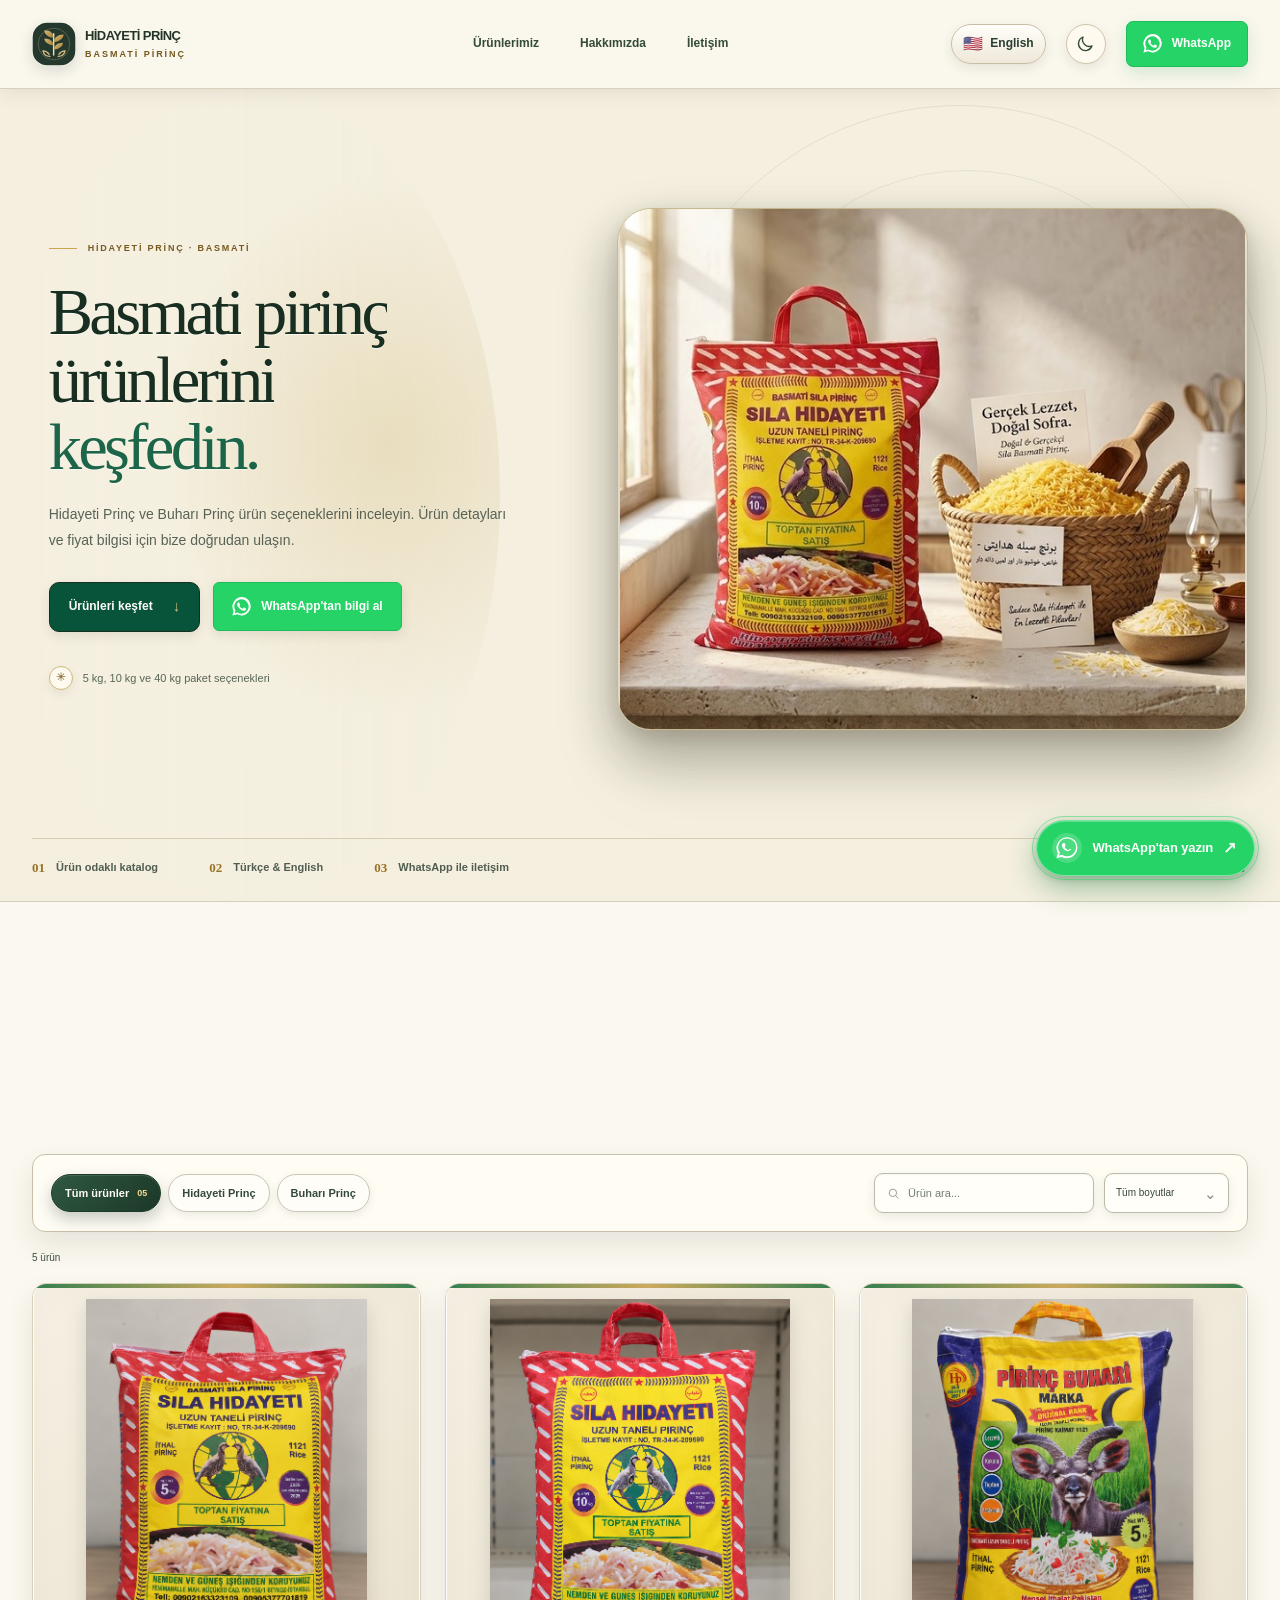
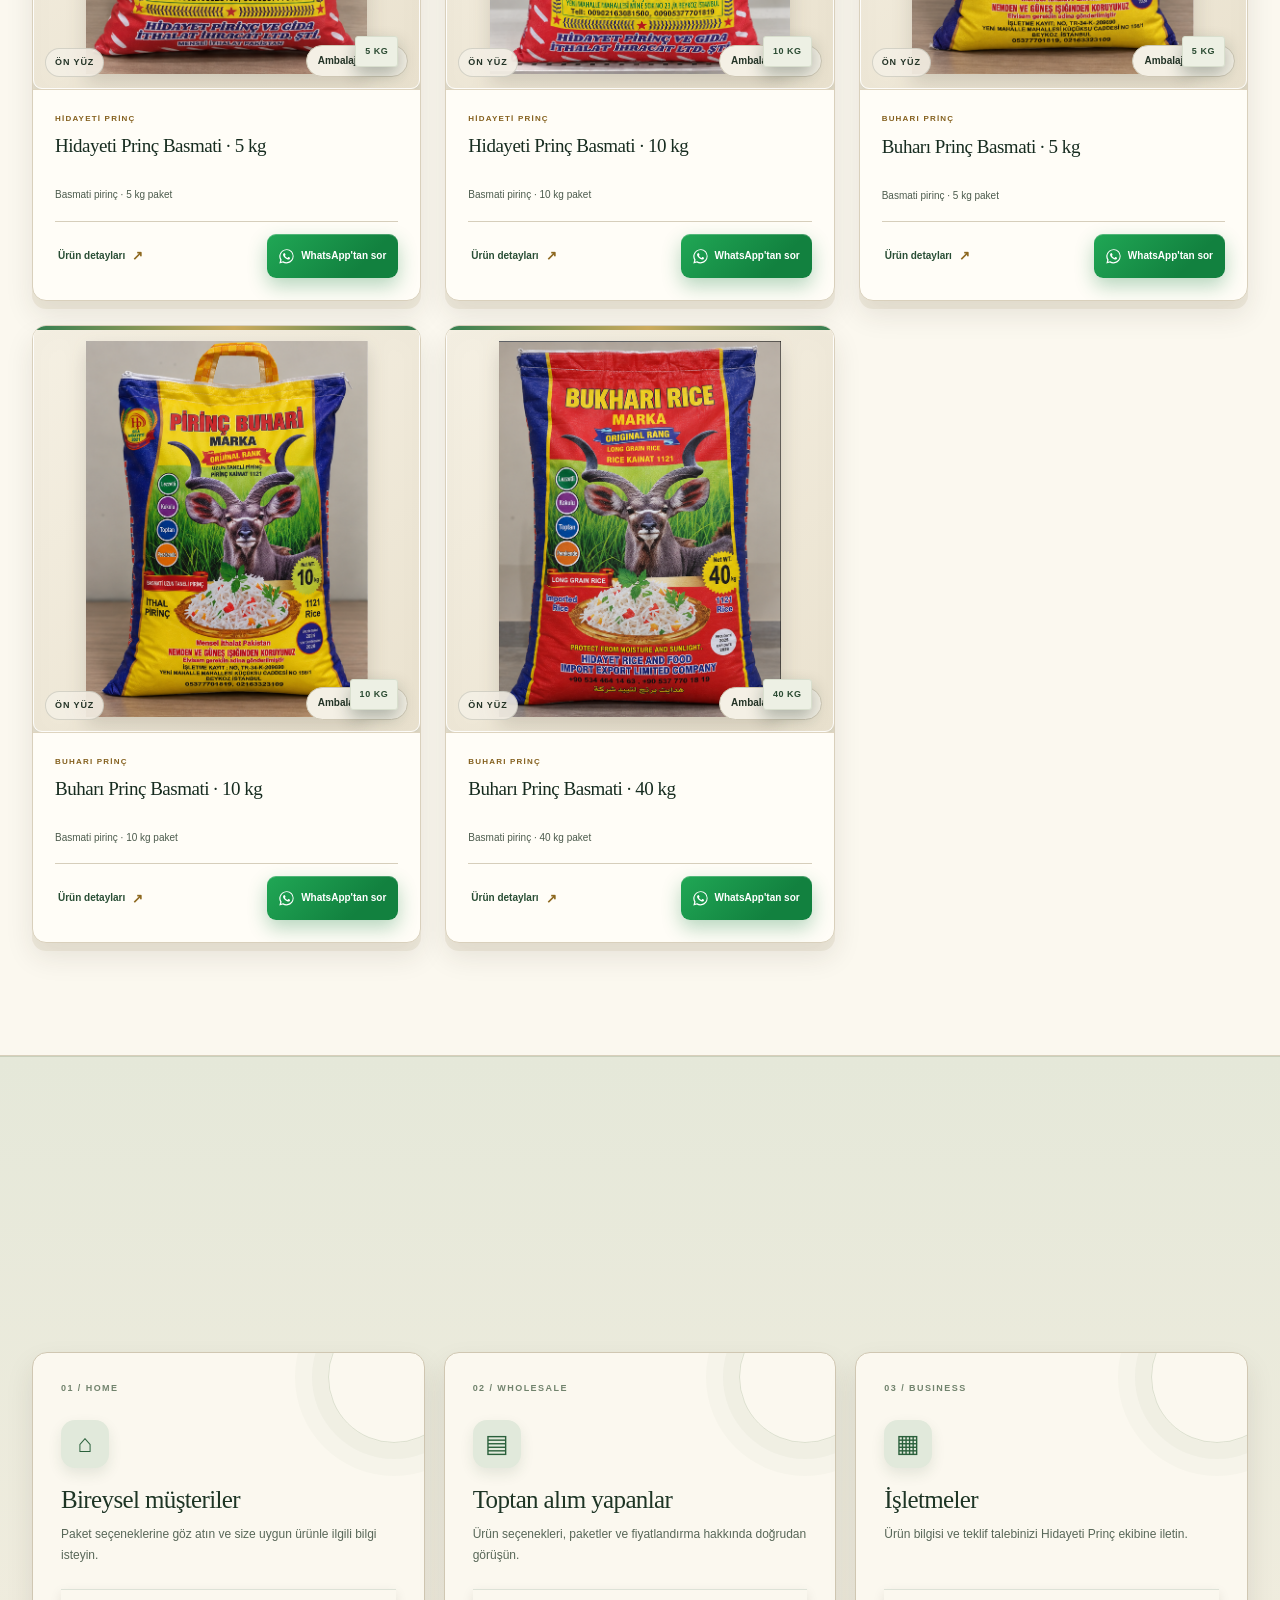
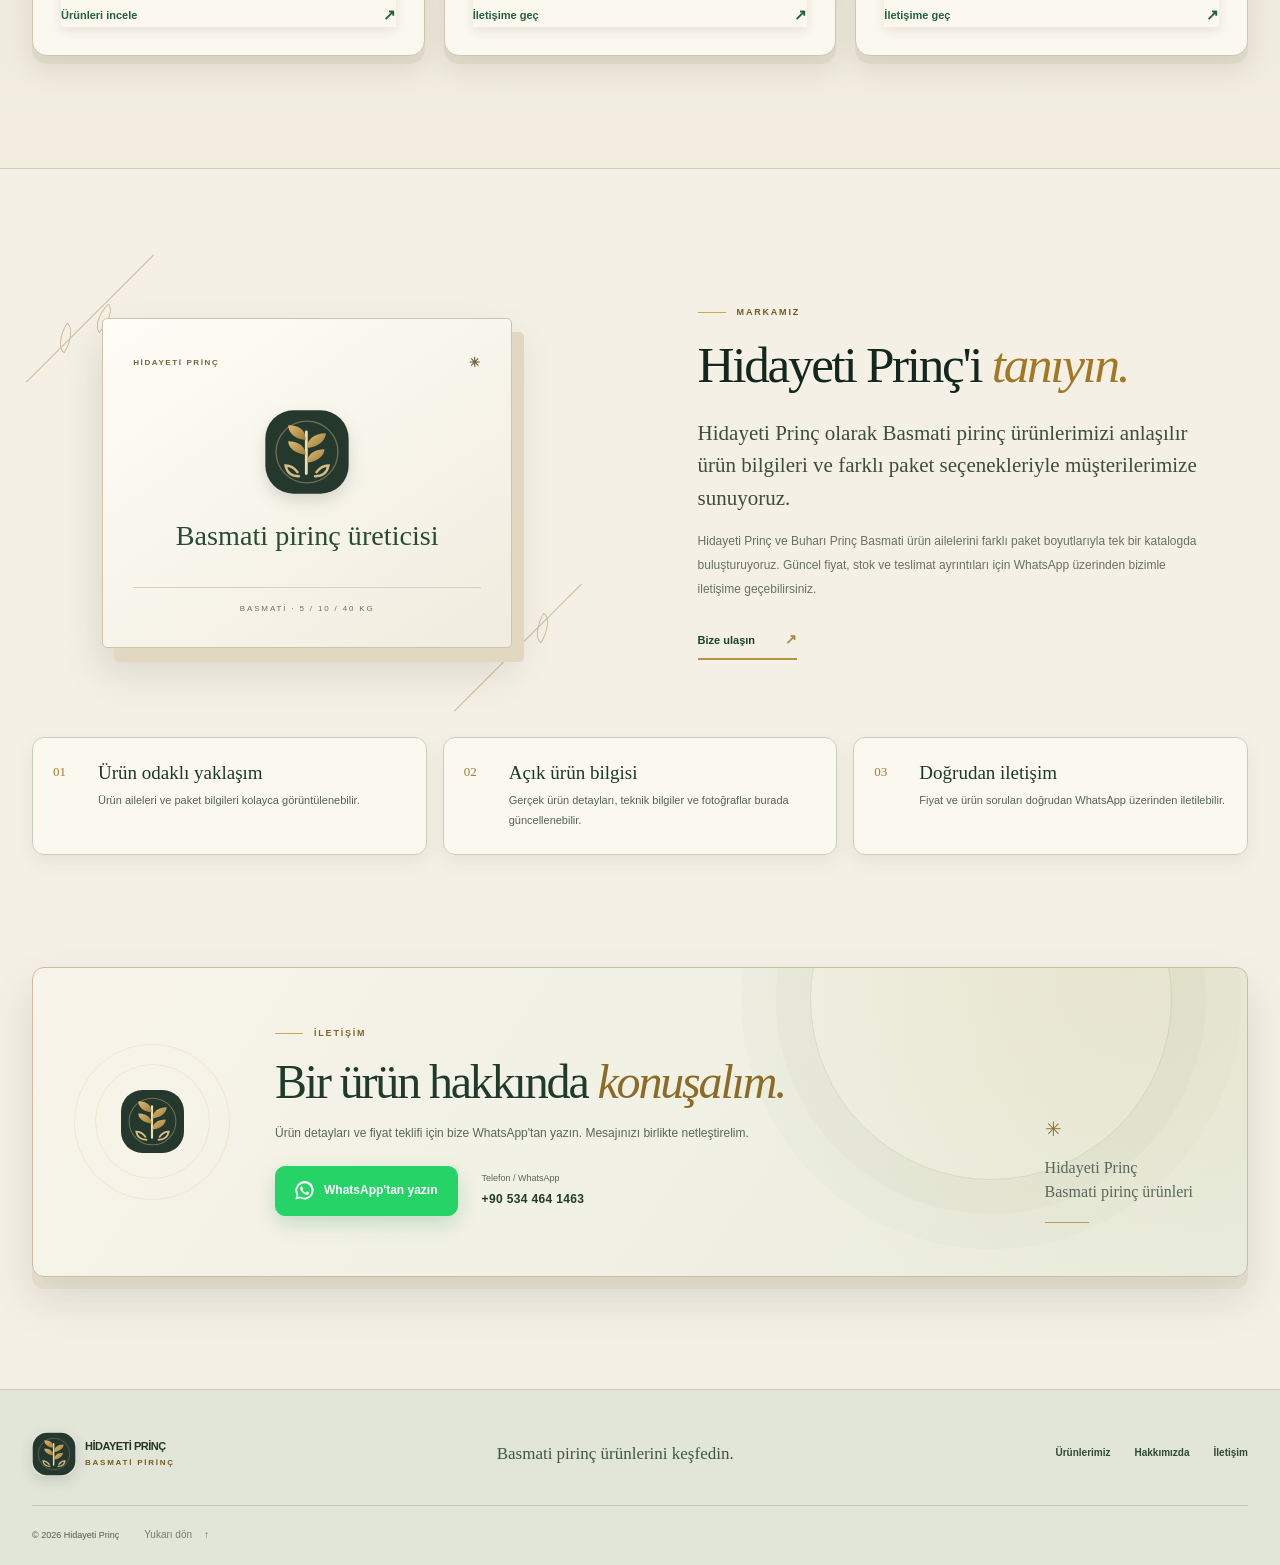
==== commit d3d09ac7: "done" ====
--- a/index.html
+++ b/index.html
@@ -21,7 +21,7 @@
       root.style.colorScheme = theme;
     }());
   </script>
-  <meta name="description" content="Hidayeti Prinç Basmati pirinç ürünlerini keşfedin. 5 kg, 10 kg, 20 kg ve 40 kg ürün seçenekleri hakkında bilgi ve fiyat için WhatsApp'tan bize ulaşın.">
+  <meta name="description" content="Hidayeti Prinç Basmati pirinç ürünlerini keşfedin. 5 kg, 10 kg ve 40 kg ürün seçenekleri hakkında bilgi ve fiyat için WhatsApp'tan bize ulaşın.">
   <meta name="robots" content="index,follow">
   <title>Hidayeti Prinç | Basmati Pirinç Ürünleri</title>
   <link rel="icon" type="image/svg+xml" href="assets/logo.svg">
@@ -81,7 +81,7 @@
             <a href="#products" class="button button-dark" data-i18n="heroPrimary">Ürünleri keşfet <span aria-hidden="true">↓</span></a>
             <a class="button button-quiet general-whatsapp" href="https://wa.me/905344641463?text=Merhaba%2C%20Hidayeti%20Prin%C3%A7%20Basmati%20pirin%C3%A7%20%C3%BCr%C3%BCnleri%20hakk%C4%B1nda%20bilgi%20almak%20istiyorum." target="_blank" rel="noopener noreferrer" data-i18n="heroSecondary"><span class="wa-dot" aria-hidden="true">◉</span> WhatsApp'tan bilgi al</a>
           </div>
-          <div class="hero-footnote"><span class="footnote-mark" aria-hidden="true">✳</span><span data-i18n="heroFootnote">5 kg, 10 kg, 20 kg ve 40 kg paket seçenekleri</span></div>
+          <div class="hero-footnote"><span class="footnote-mark" aria-hidden="true">✳</span><span data-i18n="heroFootnote">5 kg, 10 kg ve 40 kg paket seçenekleri</span></div>
         </div>
         <div class="hero-visual">
           <!-- <div class="visual-stamp"><span data-i18n="stampTop">BASMATİ PİRİNÇ</span></span><span data-i18n="stampBottom">PİRİNÇ</span></div> -->
@@ -108,16 +108,16 @@
 
         <div class="catalog-tools">
           <div class="family-tabs" role="group" aria-label="Ürün ailesi filtresi">
-            <button class="filter-chip is-active" type="button" data-family="all" data-i18n="filterAll" aria-pressed="true">Tüm ürünler <span class="chip-count" id="allCount">08</span></button>
+            <button class="filter-chip is-active" type="button" data-family="all" data-i18n="filterAll" aria-pressed="true">Tüm ürünler <span class="chip-count" id="allCount">05</span></button>
             <button class="filter-chip" type="button" data-family="hidayeti" data-i18n="filterHidayeti" aria-pressed="false">Hidayeti Prinç</button>
             <button class="filter-chip" type="button" data-family="buhari" data-i18n="filterBuhari" aria-pressed="false">Buharı Prinç</button>
           </div>
           <div class="catalog-controls">
             <label class="search-control"><span class="sr-only" data-i18n="searchLabel">Ürün ara</span><svg viewBox="0 0 24 24" aria-hidden="true"><circle cx="10.8" cy="10.8" r="6.8"></circle><path d="m16 16 5 5"></path></svg><input type="search" id="productSearch" data-placeholder-tr="Ürün ara..." data-placeholder-en="Search products..." placeholder="Ürün ara..." autocomplete="off"></label>
-            <label class="select-control"><span class="sr-only" data-i18n="sizeLabel">Paket boyutu</span><select id="weightFilter" aria-label="Paket boyutu"><option value="all" data-i18n="sizeAll">Tüm boyutlar</option><option value="5 kg">5 kg</option><option value="10 kg">10 kg</option><option value="20 kg">20 kg</option><option value="40 kg">40 kg</option></select><span aria-hidden="true">⌄</span></label>
-          </div>
-        </div>
-        <div class="catalog-status"><span id="resultsCount">8 ürün</span></div>
+            <label class="select-control"><span class="sr-only" data-i18n="sizeLabel">Paket boyutu</span><select id="weightFilter" aria-label="Paket boyutu"><option value="all" data-i18n="sizeAll">Tüm boyutlar</option><option value="5 kg">5 kg</option><option value="10 kg">10 kg</option><option value="40 kg">40 kg</option></select><span aria-hidden="true">⌄</span></label>
+          </div>
+        </div>
+        <div class="catalog-status"><span id="resultsCount">5 ürün</span></div>
         <div class="product-grid" id="productGrid" aria-live="polite"></div>
         <div class="empty-state" id="emptyState" hidden>
           <span class="empty-icon" aria-hidden="true">⌕</span>
@@ -174,7 +174,7 @@
             <div class="brand-card-top"><span data-i18n="brandCardLabel">HİDAYETİ PRİNÇ</span><span aria-hidden="true">✳</span></div>
             <img src="assets/logo.svg" alt="Hidayeti Prinç sembolü" width="86" height="86">
             <p data-i18n="brandCardLine">Basmati pirinç ürünleri</p>
-            <span class="brand-card-bottom" data-i18n="brandCardBottom">BASMATİ · 5 / 10 / 20 / 40 KG</span>
+            <span class="brand-card-bottom" data-i18n="brandCardBottom">BASMATİ · 5 / 10 / 40 KG</span>
           </div>
           <div class="decorative-grain grain-a" aria-hidden="true"></div><div class="decorative-grain grain-b" aria-hidden="true"></div>
         </div>
@@ -182,7 +182,7 @@
           <div class="eyebrow"><span class="eyebrow-line"></span><span data-i18n="aboutEyebrow">MARKAMIZ</span></div>
           <h2 data-i18n="aboutTitle">Hidayeti Prinç'i <em>tanıyın.</em></h2>
           <p class="brand-lead" data-i18n="aboutLead">Hidayeti Prinç olarak Basmati pirinç ürünlerimizi anlaşılır ürün bilgileri ve farklı paket seçenekleriyle müşterilerimize sunuyoruz.</p>
-          <p class="brand-body" data-i18n="aboutBody">Hidayeti Prinç ve Buharı Prinç ürün ailelerini, 5 kg, 10 kg, 20 kg ve 40 kg paket seçenekleriyle tek bir katalogda bir araya getiriyoruz. Ürün fotoğraflarımızı ve doğrulanmış teknik bilgileri burada paylaşarak seçim yapmanızı kolaylaştırmayı amaçlıyoruz. Güncel fiyat, stok ve teslimat ayrıntılarını WhatsApp üzerinden doğrudan görüşebilirsiniz.</p>
+          <p class="brand-body" data-i18n="aboutBody">Hidayeti Prinç ve Buharı Prinç ürün ailelerini, 5 kg, 10 kg ve 40 kg paket seçenekleriyle tek bir katalogda bir araya getiriyoruz. Ürün fotoğraflarımızı ve doğrulanmış teknik bilgileri burada paylaşarak seçim yapmanızı kolaylaştırmayı amaçlıyoruz. Güncel fiyat, stok ve teslimat ayrıntılarını WhatsApp üzerinden doğrudan görüşebilirsiniz.</p>
           <a class="underlined-link" href="#contact"><span data-i18n="aboutCta">Bize ulaşın</span><span aria-hidden="true">↗</span></a>
         </div>
       </div>
@@ -240,5 +240,6 @@
   </script>
   <script src="./data/products.js"></script>
   <script src="./app.js"></script>
+  <script src="./motion.js"></script>
 </body>
 </html>
--- a/styles.css
+++ b/styles.css
@@ -1893,3 +1893,87 @@
   .header-actions .language-switch { max-width: 78px; overflow: hidden; }
   .header-actions .language-switch #languageLabel { font-size: 9px; }
 }
+
+/* Catalogue refinement: give each package space and keep the full artwork visible. */
+.product-grid { grid-template-columns: repeat(3, minmax(0, 1fr)); gap: 24px; }
+.product-image-wrap .package-face .product-image { object-fit: contain; padding: 14px; }
+.product-info { padding: 22px; }
+.product-info h3 { line-height: 1.35; }
+.product-card-actions { flex-wrap: wrap; gap: 12px; }
+.product-details, .product-wa { min-height: 44px; display: inline-flex; align-items: center; }
+button:focus-visible, a:focus-visible, input:focus-visible, select:focus-visible, .package-flip:focus-visible {
+  outline: 3px solid var(--gold); outline-offset: 4px;
+}
+#productGrid[hidden] { display: none; }
+@media (max-width: 980px) { .product-grid { grid-template-columns: repeat(2, minmax(0, 1fr)); gap: 18px; } }
+@media (max-width: 560px) {
+  .product-grid { grid-template-columns: 1fr; gap: 24px; }
+  .product-image-wrap { aspect-ratio: 1 / 1; }
+  .product-info { padding: 20px; }
+  .product-card-actions { flex-direction: row; justify-content: space-between; }
+  .catalog-controls { width: 100%; }
+  .search-control { min-width: 0; flex: 1; }
+}
+@media (prefers-reduced-motion: no-preference) {
+  .product-card { animation: catalogue-enter .38s var(--ease) both; animation-delay: calc(var(--card-order, 0) * 45ms); }
+  .product-dialog[open] { animation: detail-enter .24s var(--ease); }
+  .product-dialog[open]::backdrop { animation: backdrop-enter .24s ease; }
+  @keyframes catalogue-enter { from { opacity: 0; translate: 0 12px; } to { opacity: 1; translate: 0 0; } }
+  @keyframes detail-enter { from { opacity: 0; translate: 0 12px; scale: .98; } to { opacity: 1; translate: 0 0; scale: 1; } }
+  @keyframes backdrop-enter { from { opacity: 0; } to { opacity: 1; } }
+}
+
+/* Art-directed motion: one entrance sequence, then feedback to the visitor. */
+.package-flip:hover .package-flip-inner,
+.package-flip:focus-visible .package-flip-inner { transform: none; }
+.package-flip.is-flipped .package-flip-inner { transform: rotateY(180deg); }
+@media (prefers-reduced-motion: no-preference) {
+  .motion-studio .hero-copy h1, .motion-studio .hero-visual,
+  .motion-studio .product-card { animation: none; }
+  .motion-studio .word-mask { display: inline-block; overflow: clip; vertical-align: bottom; padding-bottom: .12em; margin-bottom: -.12em; }
+  .motion-studio .word-mask > span { display: inline-block; transform-origin: left bottom; }
+  .motion-studio .hero-copy > .eyebrow { animation: hidayetiFadeUp .9s .1s both; }
+  .motion-studio .hero-description { animation: hidayetiFadeUp .9s .65s both; }
+  .motion-studio .hero-actions { animation: hidayetiFadeUp .9s .8s both; }
+  .motion-studio .hero-footnote { animation: hidayetiFadeUp .9s .95s both; }
+  .motion-studio .hero-bottom { animation: hidayetiFadeUp .9s 1.05s both; }
+  .motion-studio .hero-image {
+    transform: perspective(1100px) rotateX(calc(var(--pointer-y, 0) * -5deg)) rotateY(calc(var(--pointer-x, 0) * 7deg)) translate3d(calc(var(--pointer-x, 0) * 14px), calc(var(--pointer-y, 0) * 10px), 0);
+    transition: transform 650ms cubic-bezier(.16,1,.3,1);
+  }
+  .motion-studio .product-image-wrap { perspective: 1100px; }
+  .motion-studio .package-flip {
+    transform: rotateX(calc(var(--pointer-y, 0) * -7deg)) rotateY(calc(var(--pointer-x, 0) * 9deg));
+    transition: transform 550ms cubic-bezier(.16,1,.3,1);
+  }
+  .motion-studio .package-flip-inner { transition: transform 950ms cubic-bezier(.22,1,.36,1); }
+  .motion-studio .product-card { transition-delay: 0s; }
+  .motion-studio .product-card:hover { transform: translateY(-7px); }
+  .motion-studio .floating-whatsapp::before { animation: none; }
+  .motion-studio .hero-orb { animation: none; }
+  .motion-studio .product-dialog[open] { animation: studio-dialog 520ms cubic-bezier(.16,1,.3,1); }
+  .motion-studio .product-dialog[open] .dialog-copy { animation: hidayetiFadeUp 650ms 100ms both; }
+  @keyframes studio-dialog { from { opacity:0; transform:translateY(38px) scale(.94); } to { opacity:1; transform:translateY(0) scale(1); } }
+}
+
+/* The reverse side is a deliberate action, with a hint that stays still as it turns. */
+.flip-hint { position: absolute; right: 12px; bottom: 12px; z-index: 3; padding: 7px 11px; border-radius: 999px; background: var(--paper); color: var(--ink); border: 1px solid var(--line); font-size: 10px; font-weight: 600; pointer-events: none; }
+.reading-progress { position: fixed; top: 0; left: 0; right: 0; height: 3px; z-index: 100; background: var(--gold); transform: scaleX(0); transform-origin: left; pointer-events: none; }
+@media (prefers-reduced-motion: no-preference) {
+  .motion-studio .floating-whatsapp { animation: none; }
+  .motion-studio.has-scroll-reveal .section-heading.reveal-on-scroll {
+    clip-path: inset(0 0 100% 0);
+    transform: translateY(16px);
+    transition: clip-path 1s cubic-bezier(.16,1,.3,1), opacity .8s ease, transform 1s cubic-bezier(.16,1,.3,1);
+  }
+  .motion-studio.has-scroll-reveal .section-heading.reveal-on-scroll.is-visible { clip-path: inset(0); transform: none; }
+  .motion-studio.has-scroll-reveal .brand-visual.reveal-on-scroll { transform: translateX(-35px) rotate(-2deg); transition-duration: 1s; }
+  .motion-studio.has-scroll-reveal .brand-visual.reveal-on-scroll.is-visible { transform: none; }
+  .motion-studio .hero-actions .button { transition: transform .35s cubic-bezier(.16,1,.3,1), box-shadow .35s ease, background .25s ease; }
+  .motion-studio .button:active { transform: translateY(1px) scale(.97); }
+}
+@media (prefers-reduced-motion: reduce) {
+  .reading-progress { display: none; }
+  .word-mask { overflow: visible !important; }
+  .word-mask > span { transform: none !important; }
+}
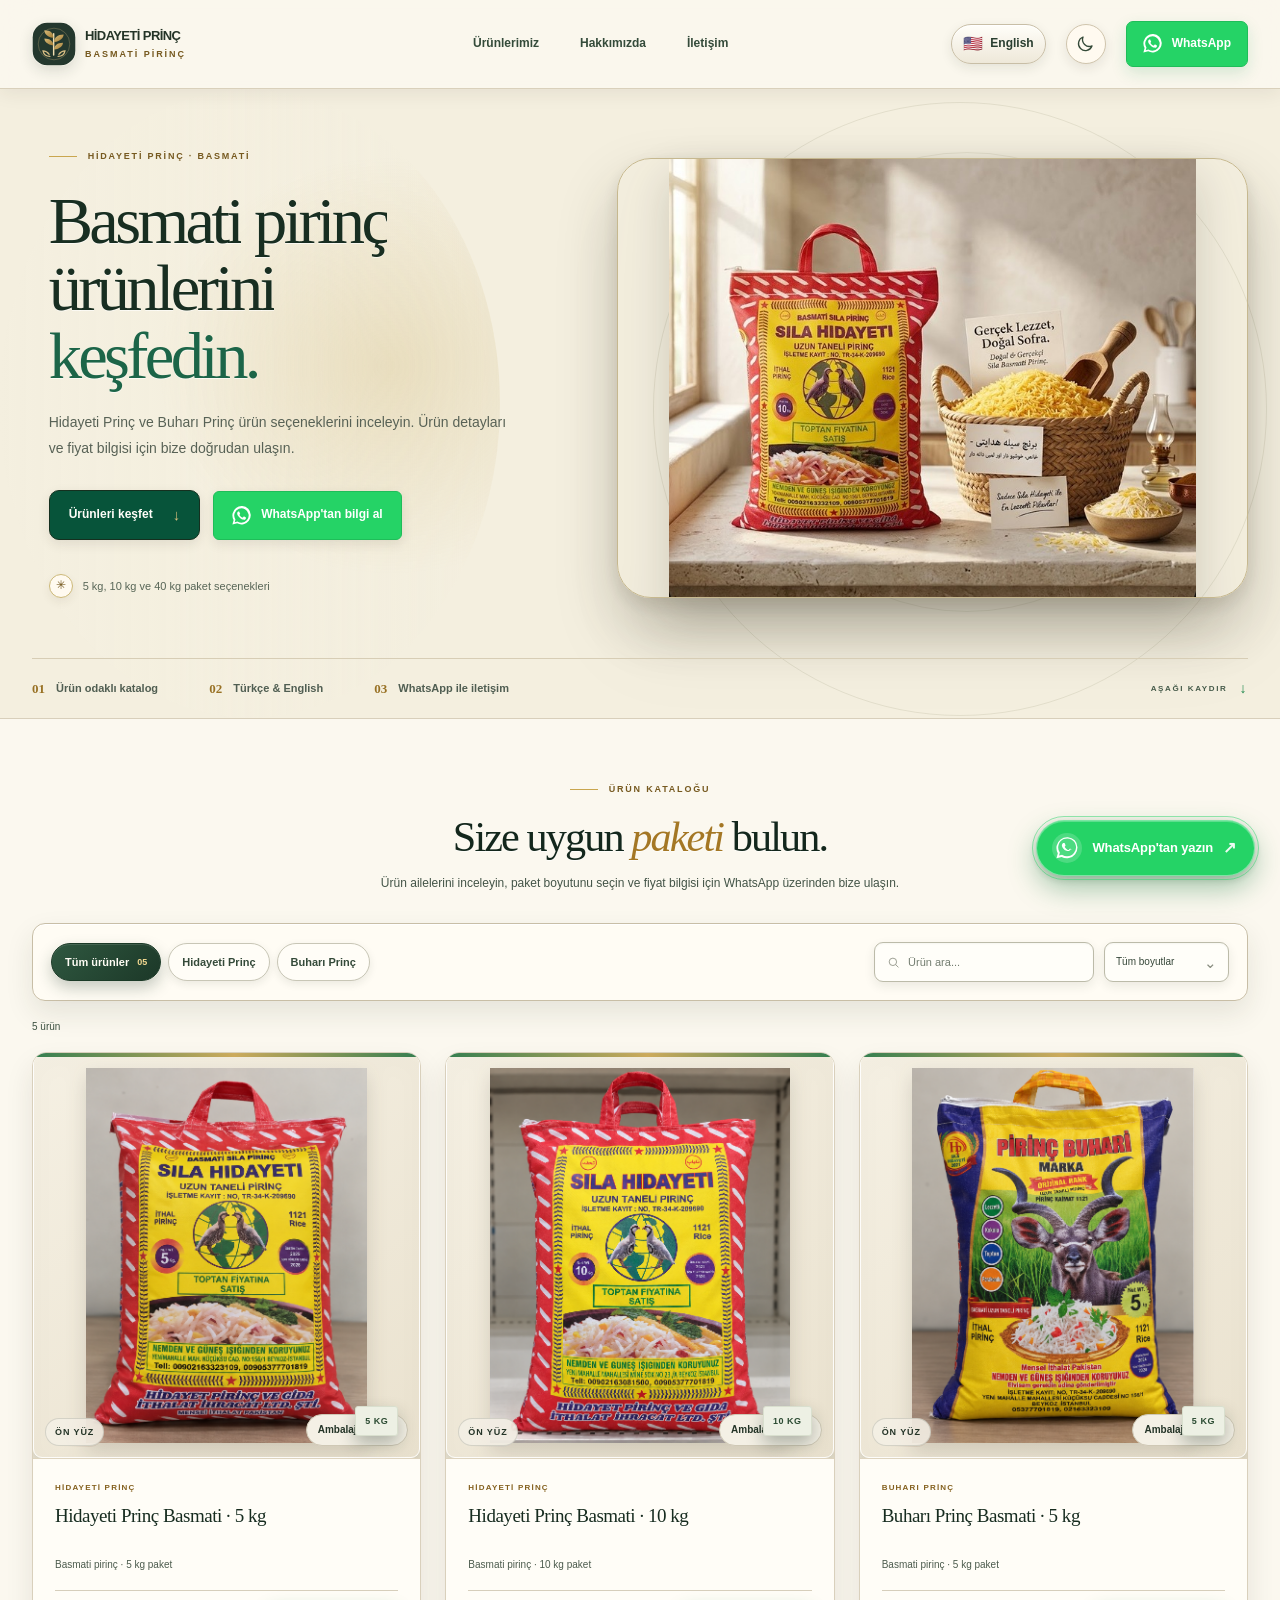
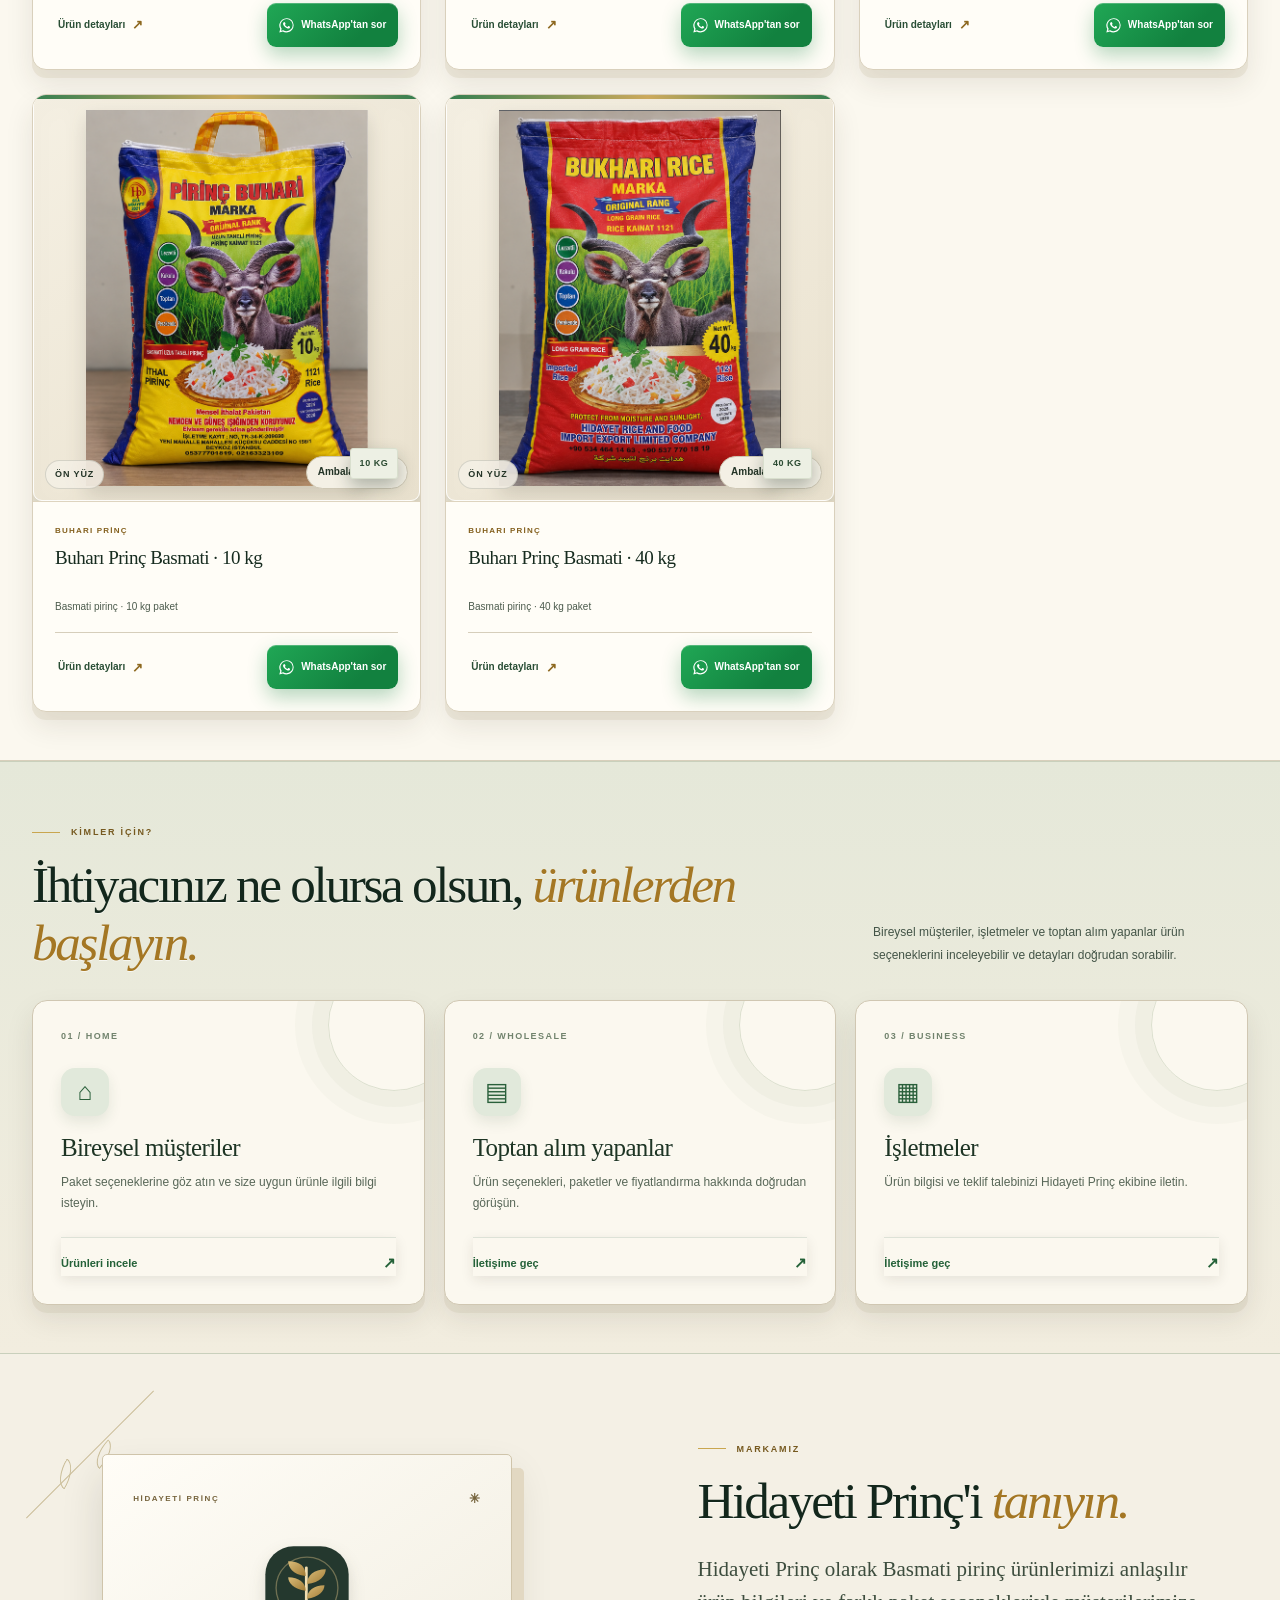
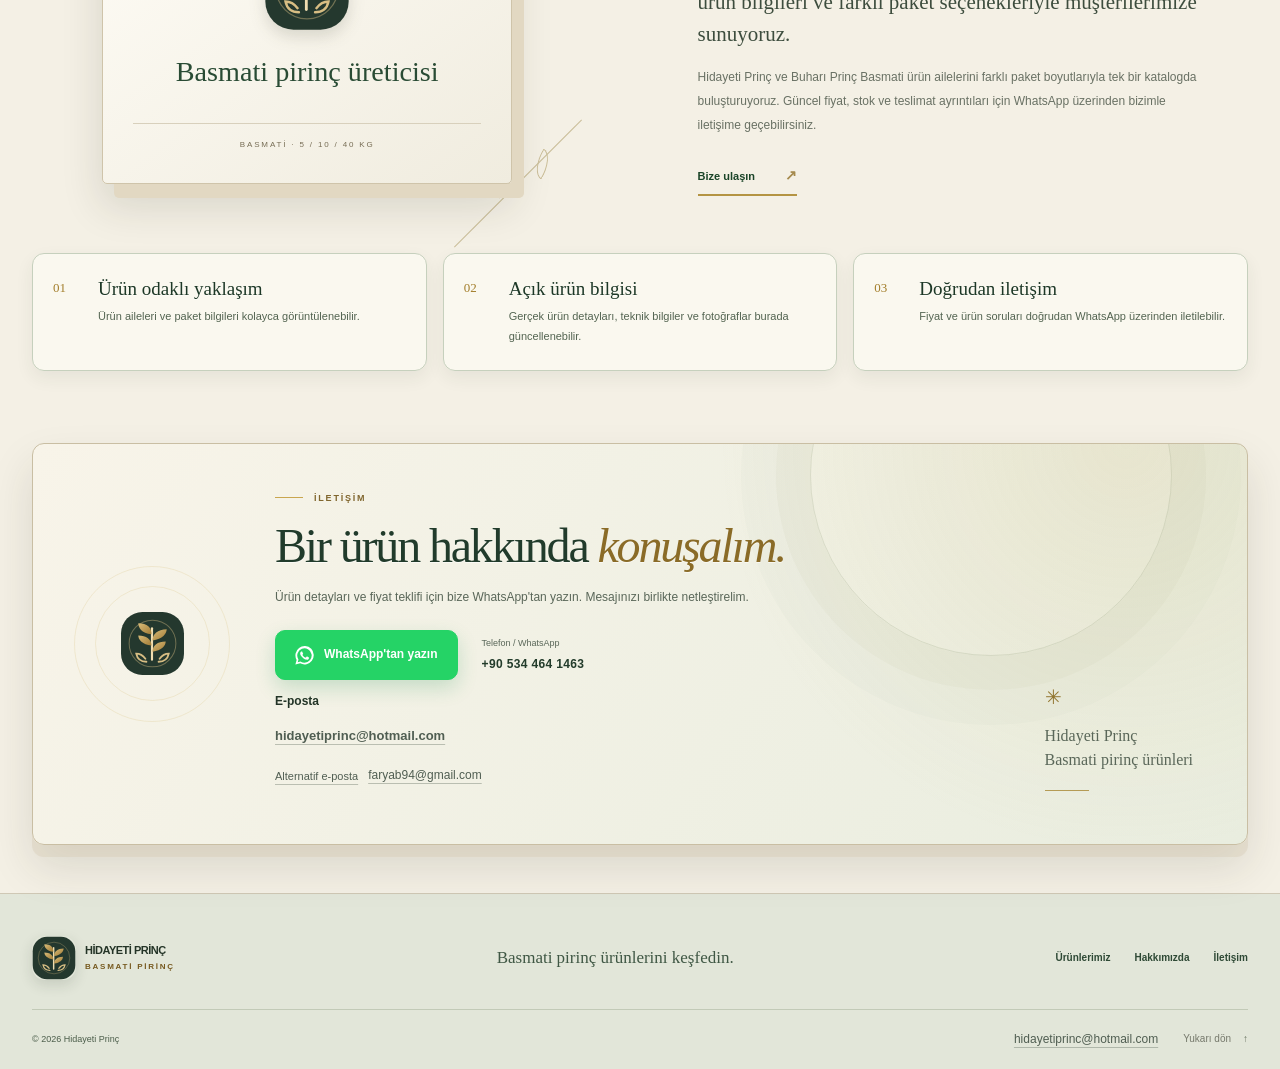
==== commit 496bf93d: "Add contact emails and animated menu; fix section visibility and spacing" ====
--- a/index.html
+++ b/index.html
@@ -206,6 +206,11 @@
             <a class="button button-cream general-whatsapp" href="https://wa.me/905344641463?text=Merhaba%2C%20Hidayeti%20Prin%C3%A7%20hakk%C4%B1nda%20bilgi%20almak%20istiyorum." target="_blank" rel="noopener noreferrer" data-i18n="contactWhatsapp">WhatsApp'tan yazın <span aria-hidden="true">↗</span></a>
             <a class="contact-phone" href="tel:+905344641463"><span data-i18n="phoneLabel">Telefon / WhatsApp</span><strong>+90 534 464 1463</strong></a>
           </div>
+          <div class="contact-emails">
+            <p class="contact-emails-label" data-i18n="emailLabel">E-posta</p>
+            <a class="contact-email" href="mailto:hidayetiprinc@hotmail.com">hidayetiprinc@hotmail.com</a>
+            <a class="contact-email contact-email-secondary" href="mailto:faryab94@gmail.com"><span data-i18n="secondaryEmailLabel">Alternatif e-posta</span><span>faryab94@gmail.com</span></a>
+          </div>
         </div>
         <div class="contact-side-note"><span class="side-note-mark">✳</span><p data-i18n="contactSideNote">Hidayeti Prinç<br> Basmati pirinç ürünleri</p><span class="side-note-rule"></span></div>
       </div>
@@ -218,7 +223,7 @@
       <p data-i18n="footerLine">Basmati pirinç ürünlerini keşfedin.</p>
       <div class="footer-nav"><a href="#products" data-i18n="navProducts">Ürünlerimiz</a><a href="#about" data-i18n="navAbout">Hakkımızda</a><a href="#contact" data-i18n="navContact">İletişim</a></div>
     </div>
-    <div class="wrap footer-bottom"><span>© <span id="currentYear"></span> Hidayeti Prinç</span><a href="#top" class="back-top"><span data-i18n="backTop">Yukarı dön</span> ↑</a></div>
+    <div class="wrap footer-bottom"><span>© <span id="currentYear"></span> Hidayeti Prinç</span><a class="footer-email" href="mailto:hidayetiprinc@hotmail.com">hidayetiprinc@hotmail.com</a><a href="#top" class="back-top"><span data-i18n="backTop">Yukarı dön</span> ↑</a></div>
   </footer>
 
   <a class="floating-whatsapp general-whatsapp" href="https://wa.me/905344641463" target="_blank" rel="noopener noreferrer" aria-label="Contact Hidayeti Prinç on WhatsApp">
--- a/styles.css
+++ b/styles.css
@@ -645,9 +645,8 @@
 .product-card:nth-child(3) { animation-delay: .1s; }
 .product-card:nth-child(4) { animation-delay: .15s; }
 html.has-scroll-reveal .reveal-on-scroll {
-  opacity: 0;
-  transform: translateY(18px);
-  transition: opacity .65s var(--ease), transform .65s var(--ease);
+  opacity: 1;
+  transform: none;
 }
 html.has-scroll-reveal .reveal-on-scroll.is-visible { opacity: 1; transform: translateY(0); }
 
@@ -1698,7 +1697,8 @@
   .hero-visual { animation: hidayetiImageSettle .95s .24s both; }
   .hero-image { animation: none; }
   .hero-bottom { animation: hidayetiFadeUp .7s .58s both; }
-  html.has-scroll-reveal .reveal-on-scroll { transform: translateY(24px); transition: opacity .72s cubic-bezier(.2,.7,.2,1), transform .72s cubic-bezier(.2,.7,.2,1); }
+  html.has-scroll-reveal .reveal-on-scroll.is-visible { animation: section-arrive .65s cubic-bezier(.2,.7,.2,1); }
+  @keyframes section-arrive { from { transform: translateY(16px); } to { transform: none; } }
   .product-card { animation: none; }
   .product-card:nth-child(1) { transition-delay: .02s; }
   .product-card:nth-child(2) { transition-delay: .08s; }
@@ -1962,12 +1962,12 @@
 @media (prefers-reduced-motion: no-preference) {
   .motion-studio .floating-whatsapp { animation: none; }
   .motion-studio.has-scroll-reveal .section-heading.reveal-on-scroll {
-    clip-path: inset(0 0 100% 0);
-    transform: translateY(16px);
-    transition: clip-path 1s cubic-bezier(.16,1,.3,1), opacity .8s ease, transform 1s cubic-bezier(.16,1,.3,1);
+    /* Keep the target's full area observable until it enters the viewport. */
+    clip-path: none;
+    transform: none;
   }
-  .motion-studio.has-scroll-reveal .section-heading.reveal-on-scroll.is-visible { clip-path: inset(0); transform: none; }
-  .motion-studio.has-scroll-reveal .brand-visual.reveal-on-scroll { transform: translateX(-35px) rotate(-2deg); transition-duration: 1s; }
+  .motion-studio.has-scroll-reveal .section-heading.reveal-on-scroll.is-visible { transform: none; animation: section-arrive .65s cubic-bezier(.16,1,.3,1); }
+  .motion-studio.has-scroll-reveal .brand-visual.reveal-on-scroll { transform: none; }
   .motion-studio.has-scroll-reveal .brand-visual.reveal-on-scroll.is-visible { transform: none; }
   .motion-studio .hero-actions .button { transition: transform .35s cubic-bezier(.16,1,.3,1), box-shadow .35s ease, background .25s ease; }
   .motion-studio .button:active { transform: translateY(1px) scale(.97); }
@@ -1977,3 +1977,140 @@
   .word-mask { overflow: visible !important; }
   .word-mask > span { transform: none !important; }
 }
+
+/* Mobile layout: compact catalogue rows, readable controls and content-sized sections. */
+@media (max-width: 760px) {
+  html { scroll-padding-top: 76px; }
+  .wrap, .hero-grid, .hero-bottom { width: calc(100% - 32px); }
+  .header-inner { min-height: 64px; gap: 10px; }
+  .brand { gap: 8px; min-width: 0; }
+  .brand > img { width: 34px; height: 34px; }
+  .brand-copy strong { font-size: 11px; letter-spacing: .02em; }
+  .brand-copy small { font-size: 7px; letter-spacing: .12em; }
+  .header-actions { gap: 6px; }
+  .header-actions .language-switch { min-height: 40px; font-size: 11px !important; }
+  .header-actions .theme-toggle, .mobile-menu-toggle { width: 40px; height: 40px; flex: 0 0 40px; }
+  .hero-section { min-height: 0; }
+  .hero-grid { flex: none; gap: 18px; padding: 24px 0 28px; }
+  .hero-copy { padding: 0; max-width: none; }
+  .hero-copy h1 { font-size: clamp(34px, 9vw, 48px); margin: 12px 0; line-height: 1.08; }
+  .hero-description { font-size: 14px; line-height: 1.65; margin: 0 0 16px; }
+  .hero-actions { display: grid; grid-template-columns: 1fr; gap: 8px; }
+  .hero-actions .button { min-height: 44px; font-size: 13px; width: 100%; justify-content: center; }
+  .hero-footnote { margin-top: 12px; }
+  .hero-visual { flex: none; height: auto; min-height: 0; aspect-ratio: auto; margin: 0; }
+  .hero-image { width: 100%; height: auto; max-height: 240px; object-fit: contain; box-shadow: none; }
+  .hero-bottom { display: none; }
+  .section-pad, .products-section.section-pad, .audience-section.section-pad, .brand-section.section-pad { padding: 32px 0; }
+  .section-heading { display: grid; gap: 10px; margin-bottom: 18px; text-align: left; }
+  .section-heading h2, .brand-copy-main h2 { margin: 8px 0 0; font-size: 30px; line-height: 1.16; }
+  .section-heading > p { margin: 0; max-width: none; font-size: 13px; line-height: 1.65; }
+  .catalog-tools { display: grid; gap: 12px; padding: 12px; margin-bottom: 12px; }
+  .family-tabs { display: flex; flex-wrap: wrap; gap: 6px; }
+  .filter-chip { min-height: 40px; padding: 8px 10px; font-size: 11px; }
+  .catalog-controls { display: grid; grid-template-columns: minmax(0, 1fr) 120px; width: 100%; gap: 8px; }
+  .search-control, .select-control { width: 100%; min-width: 0; height: 44px; }
+  .search-control input, .select-control select { font-size: 16px; }
+  .catalog-status { margin-bottom: 12px; }
+  .product-grid { grid-template-columns: minmax(0, 1fr); gap: 12px; }
+  .product-card { display: grid; grid-template-columns: minmax(100px, 34%) minmax(0, 1fr); border-radius: 12px; }
+  .product-image-wrap { height: 100%; min-height: 225px; aspect-ratio: auto; padding: 0; border: 0; border-right: 1px solid var(--line); }
+  .product-image-wrap .package-face .product-image { padding: 5px; object-fit: contain; }
+  .product-info { padding: 14px; min-width: 0; }
+  .product-family { font-size: 8px; letter-spacing: .06em; margin-bottom: 6px; }
+  .product-info h3 { min-height: 0; margin: 0 0 6px; font-size: 18px; line-height: 1.25; }
+  .product-description { min-height: 0; margin: 0 0 10px; font-size: 12px; line-height: 1.5; }
+  .product-card-actions { display: grid; grid-template-columns: minmax(0, 1fr); gap: 6px; margin-top: auto; padding-top: 8px; }
+  .product-details, .product-wa { width: 100%; min-width: 0; min-height: 40px; justify-content: center; padding: 7px; font-size: 11px; text-align: center; }
+  .product-weight { top: 8px; left: 8px; right: auto; bottom: auto; font-size: 9px; padding: 5px 7px; }
+  .face-label { bottom: 9px; left: 5px; font-size: 7px; padding: 5px; }
+  .flip-hint { right: 5px; bottom: 5px; max-width: none; width: 30px; height: 30px; padding: 0; display: grid; place-items: center; font-size: 0; }
+  .flip-hint::after { content: "↻"; font-size: 20px; line-height: 1; }
+  .catalog-bottom-note { margin-top: 16px; }
+  .audience-grid { grid-template-columns: minmax(0, 1fr); gap: 12px; }
+  .audience-card { min-height: 0; padding: 18px; display: grid; grid-template-columns: 36px minmax(0, 1fr); column-gap: 12px; }
+  .audience-card::before, .audience-card::after, .audience-number { display: none; }
+  .audience-icon { grid-column: 1; grid-row: 1 / 4; width: 36px; height: 40px; margin: 0; font-size: 22px; }
+  .audience-card h3 { grid-column: 2; font-size: 21px; margin: 0; }
+  .audience-card p { grid-column: 2; margin: 6px 0 0; font-size: 13px; line-height: 1.6; }
+  .audience-link { grid-column: 2; margin-top: 8px; padding: 0; min-height: 36px; font-size: 12px; }
+  .brand-grid { gap: 22px; }
+  .brand-visual { min-height: 0; }
+  .brand-visual-card { width: 100%; min-height: 0; padding: 18px; box-shadow: none; border-radius: 12px; }
+  .brand-card-top { position: static; width: 100%; margin-bottom: 12px; }
+  .brand-visual-card > img { width: 48px; height: 48px; margin-bottom: 8px; }
+  .brand-visual-card > p { font-size: 21px; margin: 0 0 12px; }
+  .brand-card-bottom { position: static; width: 100%; padding-top: 10px; }
+  .decorative-grain { display: none; }
+  .brand-lead { font-size: 16px; line-height: 1.65; margin: 12px 0; }
+  .brand-body { font-size: 13px; line-height: 1.7; margin: 0 0 12px; }
+  .brand-facts { gap: 10px; margin-top: 22px; }
+  .brand-fact { padding: 14px; gap: 10px; }
+  .contact-section { padding: 0 0 28px; }
+  .contact-panel { min-height: 0; padding: 24px 20px; gap: 0; grid-template-columns: minmax(0, 1fr); }
+  .contact-decoration, .contact-side-note { display: none; }
+  .contact-copy h2 { font-size: 32px; margin: 10px 0; }
+  .contact-copy > p { font-size: 13px; margin: 0 0 16px; line-height: 1.65; }
+  .contact-actions { gap: 12px; margin: 0; }
+  .contact-actions .button { width: 100%; min-height: 44px; justify-content: center; }
+  .floating-whatsapp { width: 48px; height: 48px; min-height: 48px; padding: 0; gap: 0; justify-content: center; border-radius: 50%; right: 12px; bottom: calc(12px + env(safe-area-inset-bottom)); }
+  .floating-whatsapp > [data-i18n], .floating-whatsapp > .floating-arrow { display: none; }
+  .floating-whatsapp .floating-wa-icon { width: 28px; height: 28px; }
+  .footer-bottom { padding-bottom: calc(64px + env(safe-area-inset-bottom)); }
+  .product-dialog { width: calc(100% - 24px); max-height: calc(100dvh - 32px); padding: 20px; }
+  .dialog-package-views img { min-height: 0; max-height: 240px; object-fit: contain; }
+}
+@media (max-width: 359px) {
+  .brand-copy small, .language-switch .flag { display: none; }
+  .header-actions .language-switch #languageLabel { font-size: 10px; }
+  .catalog-controls { grid-template-columns: minmax(0, 1fr); }
+  .product-info { padding: 12px; }
+  .product-info h3 { font-size: 16px; }
+}
+
+/* Secondary contact details stay available without competing with WhatsApp. */
+.contact-email, .footer-email { display: inline-flex; align-items: center; min-height: 40px; font-size: 12px; color: var(--muted); text-decoration: underline; text-decoration-color: color-mix(in srgb, currentColor 35%, transparent); text-underline-offset: 4px; overflow-wrap: anywhere; }
+.contact-email { margin-top: 12px; }
+.footer-email { margin-left: auto; }
+.contact-email:hover, .footer-email:hover { color: var(--ink); text-decoration-color: currentColor; }
+html[data-theme="dark"] .contact-email, html[data-theme="dark"] .footer-email { color: #c6d2c1; }
+@media (max-width: 760px) {
+  .mobile-nav { overflow: hidden; }
+  .mobile-menu-toggle { gap: 6px; }
+  .mobile-menu-toggle span { width: 18px; height: 2px; border-radius: 2px; transform-origin: center; }
+  .mobile-menu-toggle[aria-expanded="true"] span:first-child { transform: translateY(4px) rotate(45deg); }
+  .mobile-menu-toggle[aria-expanded="true"] span:last-child { transform: translateY(-4px) rotate(-45deg); }
+  .footer-email { grid-column: 1 / -1; grid-row: 2; margin-left: 0; min-width: 0; }
+  .footer-bottom .back-top { grid-column: 2; grid-row: 1; }
+  .contact-email { margin-top: 8px; }
+}
+@media (prefers-reduced-motion: no-preference) {
+  .mobile-menu-toggle span { transition: transform 320ms cubic-bezier(.22,1,.36,1), width 240ms ease; }
+  .mobile-menu-toggle { transition: background 240ms ease, border-color 240ms ease; }
+  .mobile-menu-toggle[aria-expanded="true"] { background: var(--paper-deep); border-color: var(--gold); }
+}
+@media (prefers-reduced-motion: reduce) { .mobile-menu-toggle span { transition: none; } }
+
+/* The business address leads; the alternative remains easy to find below it. */
+.contact-emails { display: grid; justify-items: start; margin-top: 12px; }
+.contact-emails .contact-email { margin-top: 0; font-weight: 600; }
+.contact-emails .contact-email-secondary { flex-wrap: wrap; gap: 4px 10px; font-weight: 400; }
+.contact-email-secondary > span:first-child { font-size: 11px; text-decoration: none; }
+@media (max-width: 760px) { .contact-emails { margin-top: 8px; } }
+
+/* Match section spacing to the content rather than the desktop viewport height. */
+@media (min-width: 761px) {
+  .hero-section { min-height: 0; }
+  .hero-grid { flex: none; padding-top: 36px; padding-bottom: 28px; }
+  .hero-visual { min-height: 340px; }
+  .hero-image { max-height: 440px; }
+  .hero-bottom { margin-top: 0; padding-top: 18px; padding-bottom: 18px; }
+  .section-pad { padding-block: 64px 48px; }
+  .section-heading { gap: 24px; margin-bottom: 28px; }
+  .brand-facts { margin-top: 32px; }
+  .contact-section { padding-top: 24px; }
+}
+.contact-emails-label { margin: 0 0 4px; font-size: 12px; font-weight: 600; color: var(--ink); }
+html[data-theme="dark"] .contact-emails-label { color: #edf3e7; }
+.contact-emails .contact-email { font-size: 13px; }
+.contact-emails .contact-email-secondary { font-size: 12px; }
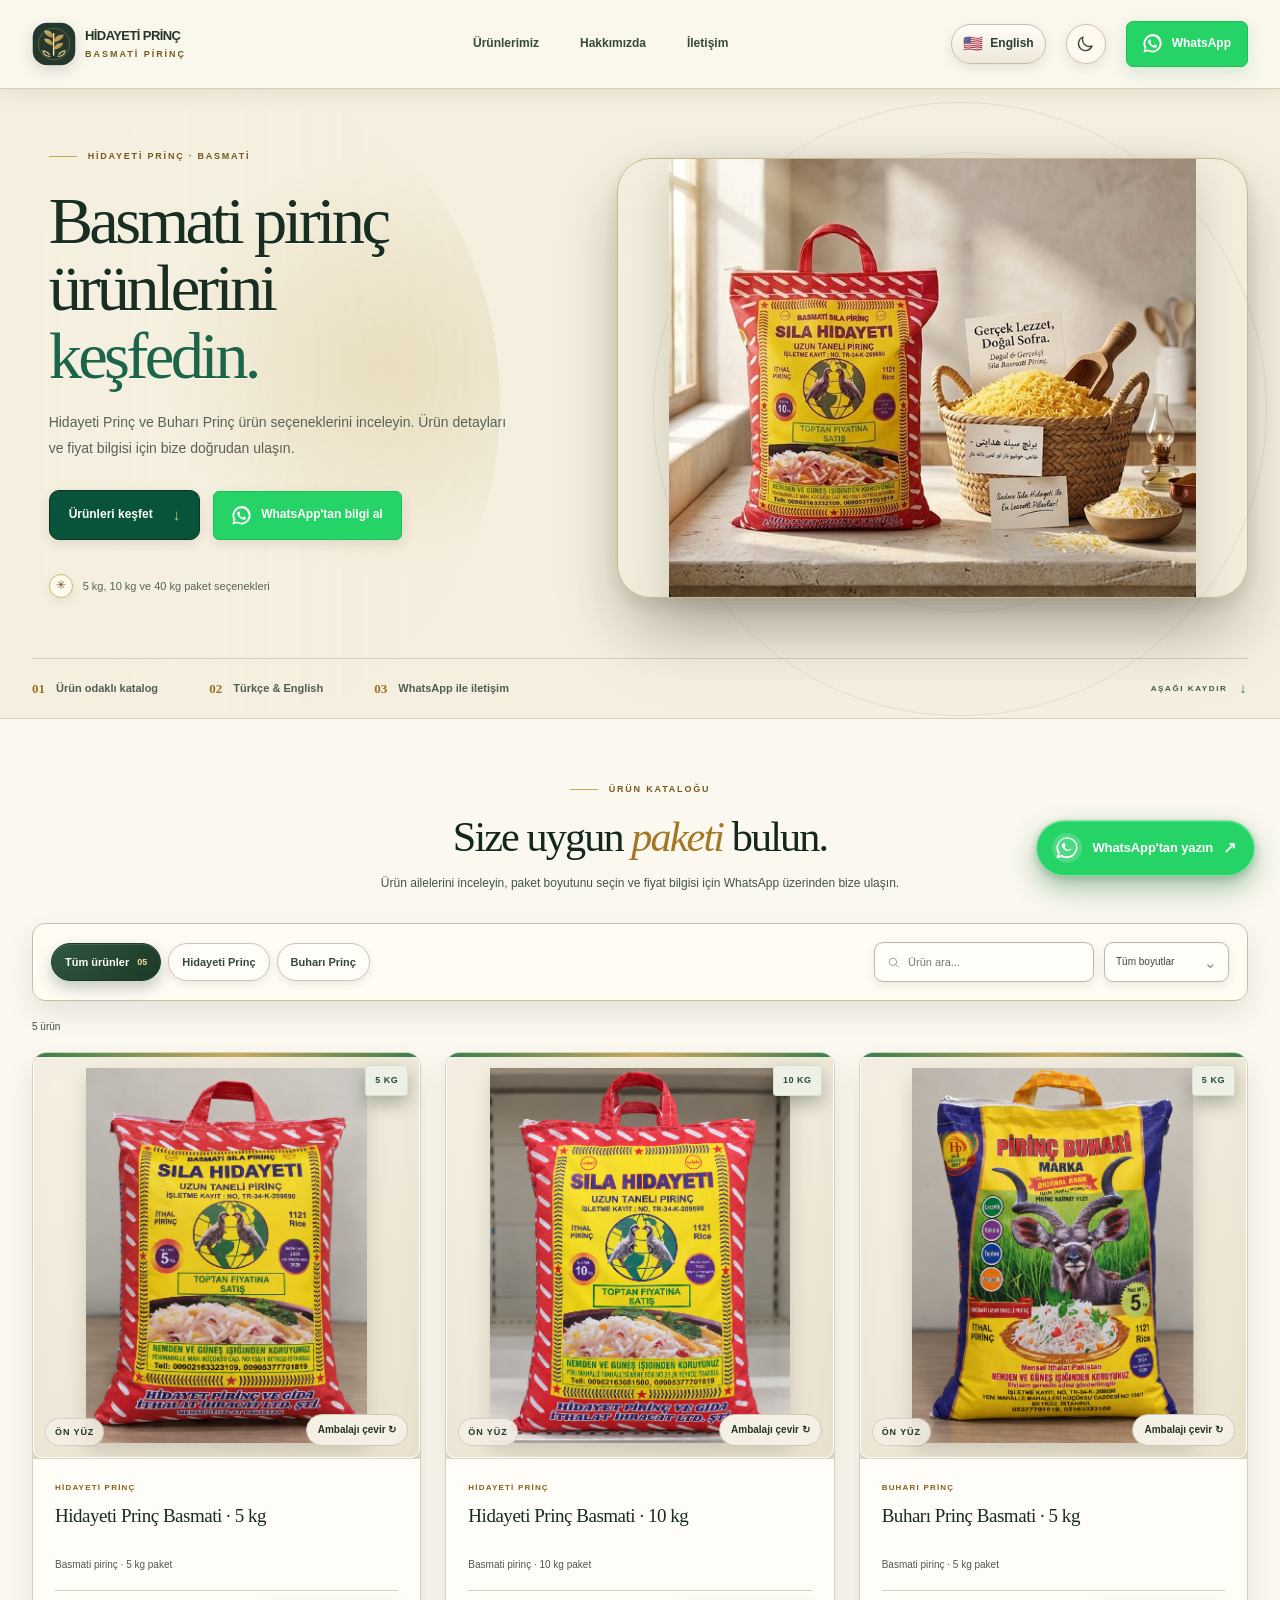
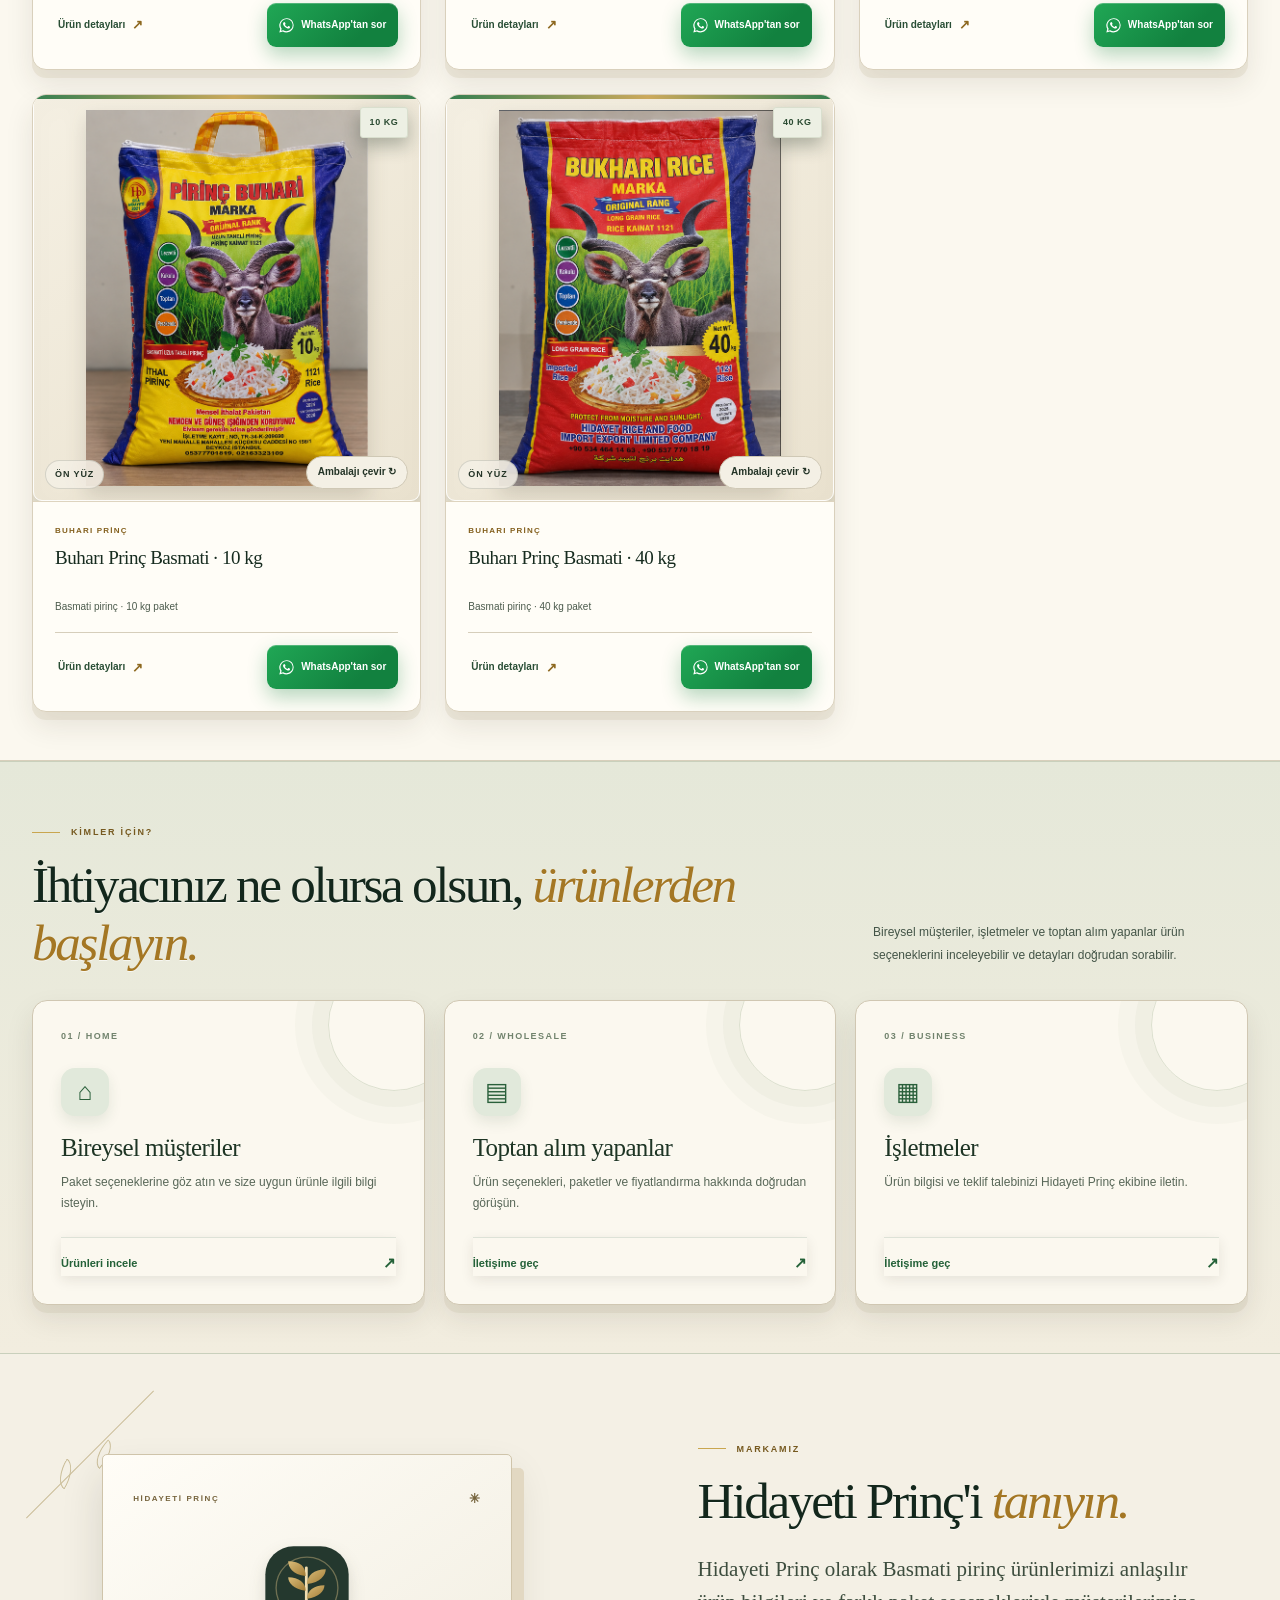
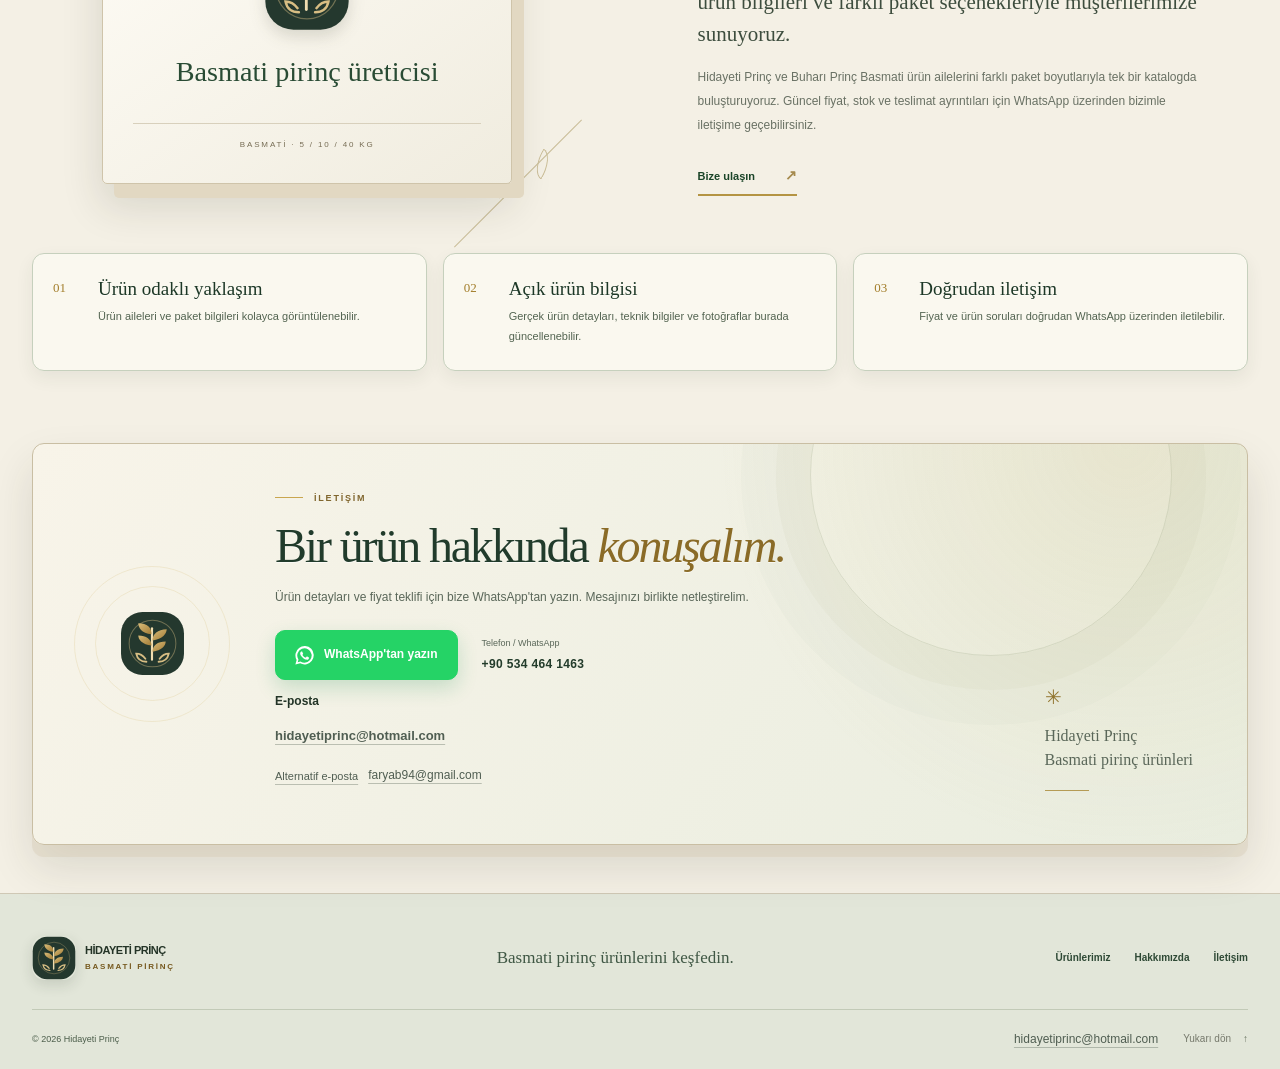
==== commit fc7d9a8d: "Load catalogue photos immediately and prioritize hero image" ====
--- a/index.html
+++ b/index.html
@@ -85,7 +85,7 @@
         </div>
         <div class="hero-visual">
           <!-- <div class="visual-stamp"><span data-i18n="stampTop">BASMATİ PİRİNÇ</span></span><span data-i18n="stampBottom">PİRİNÇ</span></div> -->
-          <img class="hero-image" src="assets/hero-rice.png" alt="Hidayeti Prinç Basmati pirinç ürün görseli" data-alt-tr="Hidayeti Prinç Basmati pirinç ürün görseli" data-alt-en="Hidayeti Prinç Basmati rice product visual">
+          <img class="hero-image" fetchpriority="high" src="assets/hero-rice.png" alt="Hidayeti Prinç Basmati pirinç ürün görseli" data-alt-tr="Hidayeti Prinç Basmati pirinç ürün görseli" data-alt-en="Hidayeti Prinç Basmati rice product visual">
         </div>
       </div>
       <div class="hero-bottom wrap">
--- a/styles.css
+++ b/styles.css
@@ -620,36 +620,6 @@
 }
 .filter-chip:focus-visible, .product-wa:focus-visible, .button:focus-visible { outline-color: #25a95b; }
 
-/* Entrance, scroll-reveal, and gentle hover animations. */
-@keyframes heroEnterLeft {
-  from { opacity: 0; transform: translate3d(0,18px,0); }
-  to { opacity: 1; transform: translate3d(0,0,0); }
-}
-@keyframes heroEnterRight {
-  from { opacity: 0; transform: translate3d(18px,10px,0) scale(.985); }
-  to { opacity: 1; transform: translate3d(0,0,0) scale(1); }
-}
-@keyframes productEnter {
-  from { opacity: 0; transform: translateY(14px); }
-  to { opacity: 1; transform: translateY(0); }
-}
-@keyframes softFloat {
-  0%, 100% { transform: translateY(0); }
-  50% { transform: translateY(-5px); }
-}
-.hero-copy { animation: heroEnterLeft .72s var(--ease) both; }
-.hero-visual { animation: heroEnterRight .9s .12s var(--ease) both; }
-.hero-orb-one { animation: softFloat 10s ease-in-out infinite; }
-.product-card { animation: productEnter .48s var(--ease) backwards; }
-.product-card:nth-child(2) { animation-delay: .05s; }
-.product-card:nth-child(3) { animation-delay: .1s; }
-.product-card:nth-child(4) { animation-delay: .15s; }
-html.has-scroll-reveal .reveal-on-scroll {
-  opacity: 1;
-  transform: none;
-}
-html.has-scroll-reveal .reveal-on-scroll.is-visible { opacity: 1; transform: translateY(0); }
-
 @media (max-width: 760px) {
   .catalog-tools { padding: 13px; border-radius: 11px; }
   .product-grid { gap: 13px; }
@@ -742,7 +712,7 @@
 .hero-note { color: #344b39; }
 .note-number { color: #987124; }
 .scroll-cue { color: #455a49; }
-.scroll-cue span:last-child { color: #188548; animation: arrowNudge 1.8s ease-in-out infinite; }
+.scroll-cue span:last-child { color: #188548; }
 
 /* Main actions have a clear silhouette at rest, not only on hover. */
 .button {
@@ -919,7 +889,6 @@
   letter-spacing: -.01em;
   transition: transform .25s var(--ease), box-shadow .25s ease, filter .25s ease;
   isolation: isolate;
-  animation: floatButtonEnter .65s .65s var(--ease) both;
 }
 .floating-whatsapp::before {
   content: "";
@@ -928,7 +897,7 @@
   z-index: -1;
   border: 1px solid rgba(37,211,102,.48);
   border-radius: inherit;
-  animation: waPulse 2.6s ease-out infinite;
+  display: none;
   pointer-events: none;
 }
 .floating-whatsapp:hover {
@@ -941,9 +910,9 @@
 .floating-arrow { font-size: 16px; opacity: .92; transition: transform .2s ease; }
 .floating-whatsapp:hover .floating-arrow { transform: translate(2px,-2px); }
 
-@keyframes arrowNudge { 0%,100% { transform: translateY(0); } 50% { transform: translateY(4px); } }
-@keyframes floatButtonEnter { from { opacity: 0; translate: 0 18px; scale: .95; } to { opacity: 1; translate: 0 0; scale: 1; } }
-@keyframes waPulse { 0% { transform: scale(.96); opacity: .72; } 70%,100% { transform: scale(1.13); opacity: 0; } }
+
+
+
 
 @media (max-width: 760px) {
   .product-image-wrap { padding: 9px; }
@@ -1043,10 +1012,10 @@
 .brand-fact p { margin: 0; color: #536451; font-size: 11px; line-height: 1.8; }
 
 /* Animate content into view; all content stays visible without JS and for reduced motion. */
-@keyframes hidayetiRiseIn { from { opacity: 0; transform: translateY(22px); } to { opacity: 1; transform: translateY(0); } }
+
 @media (prefers-reduced-motion: no-preference) {
-  .hero-copy { animation: hidayetiRiseIn .75s .08s both; }
-  .hero-visual { animation: hidayetiRiseIn .9s .16s both; }
+
+
   .audience-card { animation: none; }
 }
 
@@ -1538,7 +1507,7 @@
 .hero-copy h1 em { display:block; color:#1c6548; font-style:normal; }
 .hero-description { max-width: 450px; font-size:14px; line-height:1.85; }
 .hero-visual { position:relative; align-self:stretch; min-height:390px; display:flex; align-items:center; justify-content:center; margin-right:-4vw; }
-.hero-image { width:100%; height:100%; max-height:430px; object-fit:contain; filter: drop-shadow(0 22px 24px rgba(23,44,25,.16)); animation: heroSettle 1.1s cubic-bezier(.2,.75,.25,1) both; }
+.hero-image { width:100%; height:100%; max-height:430px; object-fit:contain; filter: drop-shadow(0 22px 24px rgba(23,44,25,.16)); }
 .visual-stamp { right:6%; top:8%; width:76px; height:76px; border:1px solid var(--reference-gold); background:rgba(248,243,232,.7); color:#8c793b; }
 .hero-bottom { padding-top:13px; padding-bottom:20px; border-top:1px solid rgba(64,76,47,.13); }
 .hero-note { color:var(--muted); }
@@ -1568,7 +1537,7 @@
 .brand-section { background:var(--paper); }
 .faq-section { padding-top:68px; padding-bottom:68px; }
 .site-footer { border-top:1px solid var(--line); }
-@keyframes heroSettle { from { opacity:0; transform:translateY(14px) scale(.985); } to { opacity:1; transform:translateY(0) scale(1); } }
+
 html[data-theme="dark"] .hero-section { background:#071d15; }
 html[data-theme="dark"] .hero-section::before { background:radial-gradient(ellipse at 79% 44%,rgba(90,116,61,.2),transparent 45%),linear-gradient(90deg,rgba(5,26,18,.98) 0%,rgba(5,26,18,.91) 36%,rgba(5,26,18,.24) 72%,rgba(5,26,18,.08) 100%); }
 html[data-theme="dark"] .hero-copy h1 em { color:#c8dba8; }
@@ -1677,34 +1646,6 @@
 .contact-panel::after { border-color: rgba(103,119,75,.16); box-shadow: 0 0 0 34px rgba(103,119,75,.035), 0 0 0 69px rgba(103,119,75,.025); }
 .eyebrow-light { color: #80662e; }
 .contact-actions .button-cream.general-whatsapp { color: #fff; }
-
-/* Deliberate staggered entrance rather than the entire hero appearing together. */
-@keyframes hidayetiFadeUp {
-  from { opacity: 0; transform: translateY(22px); }
-  to { opacity: 1; transform: translateY(0); }
-}
-@keyframes hidayetiImageSettle {
-  from { opacity: 0; transform: translate3d(18px, 10px, 0) scale(.975); }
-  to { opacity: 1; transform: translate3d(0, 0, 0) scale(1); }
-}
-@media (prefers-reduced-motion: no-preference) {
-  .hero-copy { animation: none; }
-  .hero-copy > .eyebrow { animation: hidayetiFadeUp .6s .08s both; }
-  .hero-copy h1 { animation: hidayetiFadeUp .72s .18s both; }
-  .hero-copy .hero-description { animation: hidayetiFadeUp .72s .3s both; }
-  .hero-copy .hero-actions { animation: hidayetiFadeUp .72s .42s both; }
-  .hero-copy .hero-footnote { animation: hidayetiFadeUp .72s .54s both; }
-  .hero-visual { animation: hidayetiImageSettle .95s .24s both; }
-  .hero-image { animation: none; }
-  .hero-bottom { animation: hidayetiFadeUp .7s .58s both; }
-  html.has-scroll-reveal .reveal-on-scroll.is-visible { animation: section-arrive .65s cubic-bezier(.2,.7,.2,1); }
-  @keyframes section-arrive { from { transform: translateY(16px); } to { transform: none; } }
-  .product-card { animation: none; }
-  .product-card:nth-child(1) { transition-delay: .02s; }
-  .product-card:nth-child(2) { transition-delay: .08s; }
-  .product-card:nth-child(3) { transition-delay: .14s; }
-  .product-card:nth-child(4) { transition-delay: .20s; }
-}
 
 html[data-theme="dark"] .hero-section { background: #071d15; }
 html[data-theme="dark"] .hero-section::before { background: radial-gradient(ellipse at 78% 44%, rgba(90,116,61,.2), transparent 45%), linear-gradient(90deg, #071d15 0%, rgba(7,29,21,.95) 36%, rgba(7,29,21,.3) 74%, rgba(7,29,21,.06) 100%); }
@@ -1914,69 +1855,15 @@
   .catalog-controls { width: 100%; }
   .search-control { min-width: 0; flex: 1; }
 }
-@media (prefers-reduced-motion: no-preference) {
-  .product-card { animation: catalogue-enter .38s var(--ease) both; animation-delay: calc(var(--card-order, 0) * 45ms); }
-  .product-dialog[open] { animation: detail-enter .24s var(--ease); }
-  .product-dialog[open]::backdrop { animation: backdrop-enter .24s ease; }
-  @keyframes catalogue-enter { from { opacity: 0; translate: 0 12px; } to { opacity: 1; translate: 0 0; } }
-  @keyframes detail-enter { from { opacity: 0; translate: 0 12px; scale: .98; } to { opacity: 1; translate: 0 0; scale: 1; } }
-  @keyframes backdrop-enter { from { opacity: 0; } to { opacity: 1; } }
-}
-
-/* Art-directed motion: one entrance sequence, then feedback to the visitor. */
+/* Package turns are deliberate clicks/taps, rather than hover-triggered flips. */
 .package-flip:hover .package-flip-inner,
 .package-flip:focus-visible .package-flip-inner { transform: none; }
 .package-flip.is-flipped .package-flip-inner { transform: rotateY(180deg); }
-@media (prefers-reduced-motion: no-preference) {
-  .motion-studio .hero-copy h1, .motion-studio .hero-visual,
-  .motion-studio .product-card { animation: none; }
-  .motion-studio .word-mask { display: inline-block; overflow: clip; vertical-align: bottom; padding-bottom: .12em; margin-bottom: -.12em; }
-  .motion-studio .word-mask > span { display: inline-block; transform-origin: left bottom; }
-  .motion-studio .hero-copy > .eyebrow { animation: hidayetiFadeUp .9s .1s both; }
-  .motion-studio .hero-description { animation: hidayetiFadeUp .9s .65s both; }
-  .motion-studio .hero-actions { animation: hidayetiFadeUp .9s .8s both; }
-  .motion-studio .hero-footnote { animation: hidayetiFadeUp .9s .95s both; }
-  .motion-studio .hero-bottom { animation: hidayetiFadeUp .9s 1.05s both; }
-  .motion-studio .hero-image {
-    transform: perspective(1100px) rotateX(calc(var(--pointer-y, 0) * -5deg)) rotateY(calc(var(--pointer-x, 0) * 7deg)) translate3d(calc(var(--pointer-x, 0) * 14px), calc(var(--pointer-y, 0) * 10px), 0);
-    transition: transform 650ms cubic-bezier(.16,1,.3,1);
-  }
-  .motion-studio .product-image-wrap { perspective: 1100px; }
-  .motion-studio .package-flip {
-    transform: rotateX(calc(var(--pointer-y, 0) * -7deg)) rotateY(calc(var(--pointer-x, 0) * 9deg));
-    transition: transform 550ms cubic-bezier(.16,1,.3,1);
-  }
-  .motion-studio .package-flip-inner { transition: transform 950ms cubic-bezier(.22,1,.36,1); }
-  .motion-studio .product-card { transition-delay: 0s; }
-  .motion-studio .product-card:hover { transform: translateY(-7px); }
-  .motion-studio .floating-whatsapp::before { animation: none; }
-  .motion-studio .hero-orb { animation: none; }
-  .motion-studio .product-dialog[open] { animation: studio-dialog 520ms cubic-bezier(.16,1,.3,1); }
-  .motion-studio .product-dialog[open] .dialog-copy { animation: hidayetiFadeUp 650ms 100ms both; }
-  @keyframes studio-dialog { from { opacity:0; transform:translateY(38px) scale(.94); } to { opacity:1; transform:translateY(0) scale(1); } }
-}
 
 /* The reverse side is a deliberate action, with a hint that stays still as it turns. */
 .flip-hint { position: absolute; right: 12px; bottom: 12px; z-index: 3; padding: 7px 11px; border-radius: 999px; background: var(--paper); color: var(--ink); border: 1px solid var(--line); font-size: 10px; font-weight: 600; pointer-events: none; }
 .reading-progress { position: fixed; top: 0; left: 0; right: 0; height: 3px; z-index: 100; background: var(--gold); transform: scaleX(0); transform-origin: left; pointer-events: none; }
-@media (prefers-reduced-motion: no-preference) {
-  .motion-studio .floating-whatsapp { animation: none; }
-  .motion-studio.has-scroll-reveal .section-heading.reveal-on-scroll {
-    /* Keep the target's full area observable until it enters the viewport. */
-    clip-path: none;
-    transform: none;
-  }
-  .motion-studio.has-scroll-reveal .section-heading.reveal-on-scroll.is-visible { transform: none; animation: section-arrive .65s cubic-bezier(.16,1,.3,1); }
-  .motion-studio.has-scroll-reveal .brand-visual.reveal-on-scroll { transform: none; }
-  .motion-studio.has-scroll-reveal .brand-visual.reveal-on-scroll.is-visible { transform: none; }
-  .motion-studio .hero-actions .button { transition: transform .35s cubic-bezier(.16,1,.3,1), box-shadow .35s ease, background .25s ease; }
-  .motion-studio .button:active { transform: translateY(1px) scale(.97); }
-}
-@media (prefers-reduced-motion: reduce) {
-  .reading-progress { display: none; }
-  .word-mask { overflow: visible !important; }
-  .word-mask > span { transform: none !important; }
-}
+@media (prefers-reduced-motion: reduce) { .reading-progress { display: none; } }
 
 /* Mobile layout: compact catalogue rows, readable controls and content-sized sections. */
 @media (max-width: 760px) {
@@ -2114,3 +2001,36 @@
 html[data-theme="dark"] .contact-emails-label { color: #edf3e7; }
 .contact-emails .contact-email { font-size: 13px; }
 .contact-emails .contact-email-secondary { font-size: 12px; }
+
+/* One motion system: readable at rest, responsive to the visitor, never on a timer loop. */
+@media (prefers-reduced-motion: no-preference) {
+  .motion-studio .hero-image {
+    transform: perspective(1200px) rotateX(calc(var(--pointer-y, 0) * -2deg)) rotateY(calc(var(--pointer-x, 0) * 3deg));
+    transition: transform 280ms ease-out;
+  }
+  .motion-studio .package-flip {
+    transform: rotateX(calc(var(--pointer-y, 0) * -3deg)) rotateY(calc(var(--pointer-x, 0) * 4deg));
+    transition: transform 280ms ease-out;
+  }
+  .package-flip-inner { transition: transform 620ms cubic-bezier(.22,.61,.36,1); }
+  .product-card, .audience-card, .brand-fact {
+    transition: transform 220ms ease-out, box-shadow 220ms ease-out, border-color 180ms ease;
+    transition-delay: 0s;
+  }
+  .button, .filter-chip, .product-details, .product-wa, .mobile-menu-toggle {
+    transition: background 180ms ease, color 180ms ease, border-color 180ms ease, box-shadow 180ms ease, transform 180ms ease, scale 120ms ease-out;
+  }
+  .button:active, .filter-chip:active, .product-details:active, .product-wa:active, .mobile-menu-toggle:active { scale: .985; }
+  .mobile-menu-toggle span { transition: transform 240ms cubic-bezier(.22,.61,.36,1); }
+  .product-dialog[open] { animation: detail-settle 240ms cubic-bezier(.22,.61,.36,1); }
+  @keyframes detail-settle { from { translate: 0 8px; scale: .995; } to { translate: 0 0; scale: 1; } }
+}
+@media (hover: hover) and (pointer: fine) and (prefers-reduced-motion: no-preference) {
+  .product-card:hover, .audience-card:hover, .brand-fact:hover { transform: translateY(-3px); }
+}
+@media (hover: none) {
+  .product-card:hover, .audience-card:hover, .brand-fact:hover { transform: none; }
+}
+@media (min-width: 761px) {
+  .product-weight { top: 12px; right: 12px; bottom: auto; left: auto; }
+}
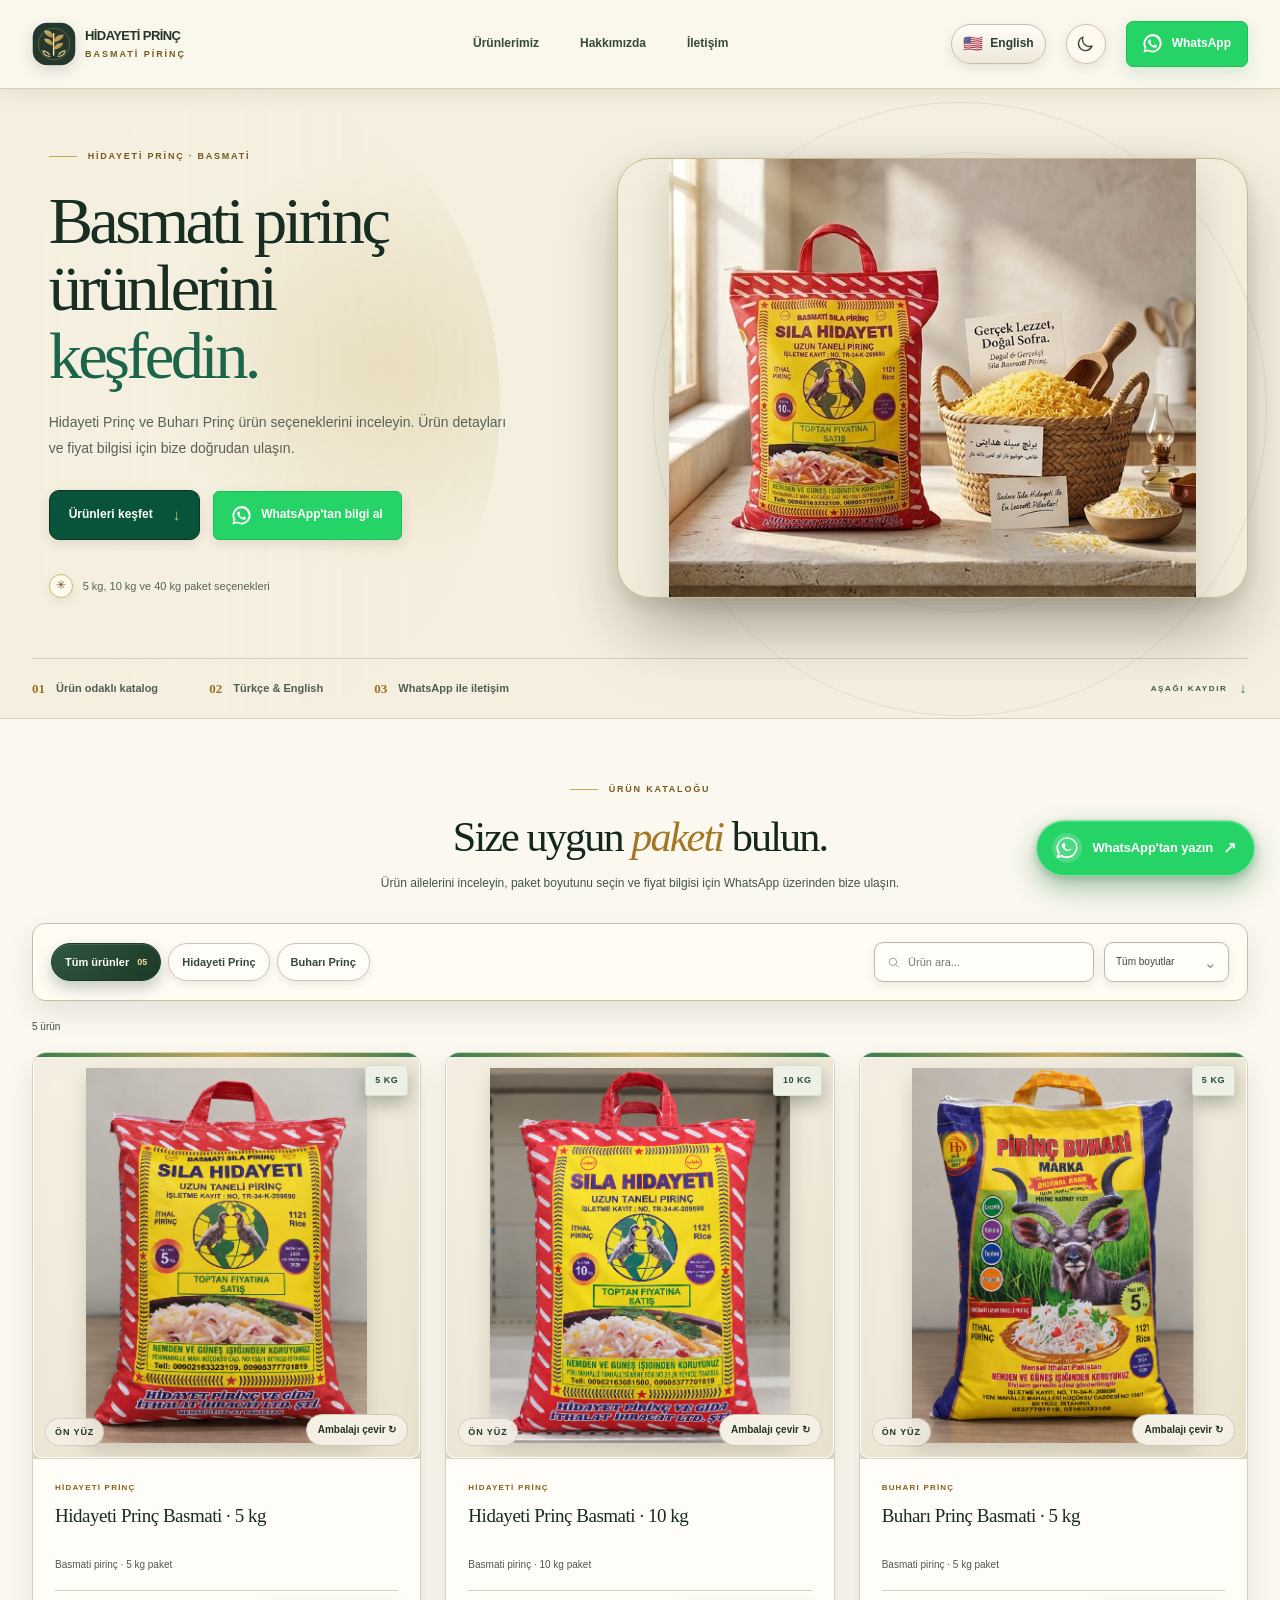
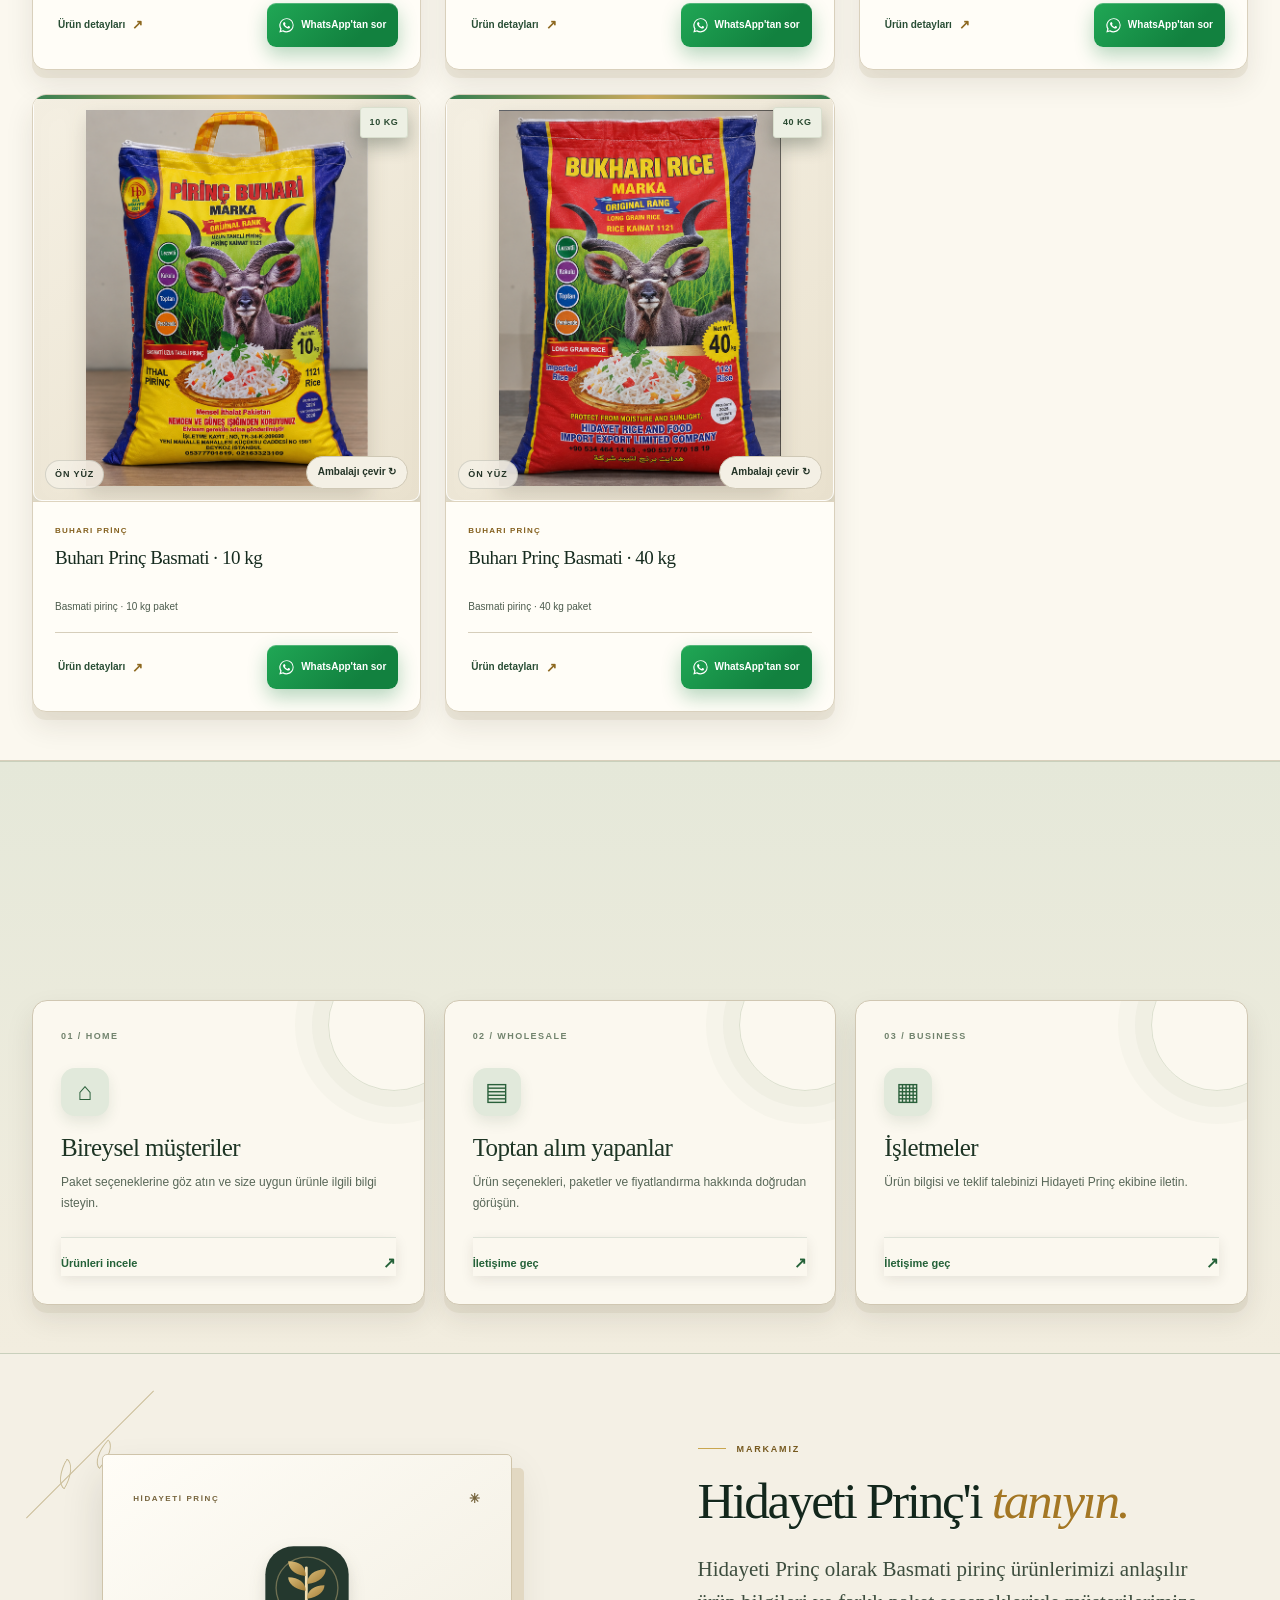
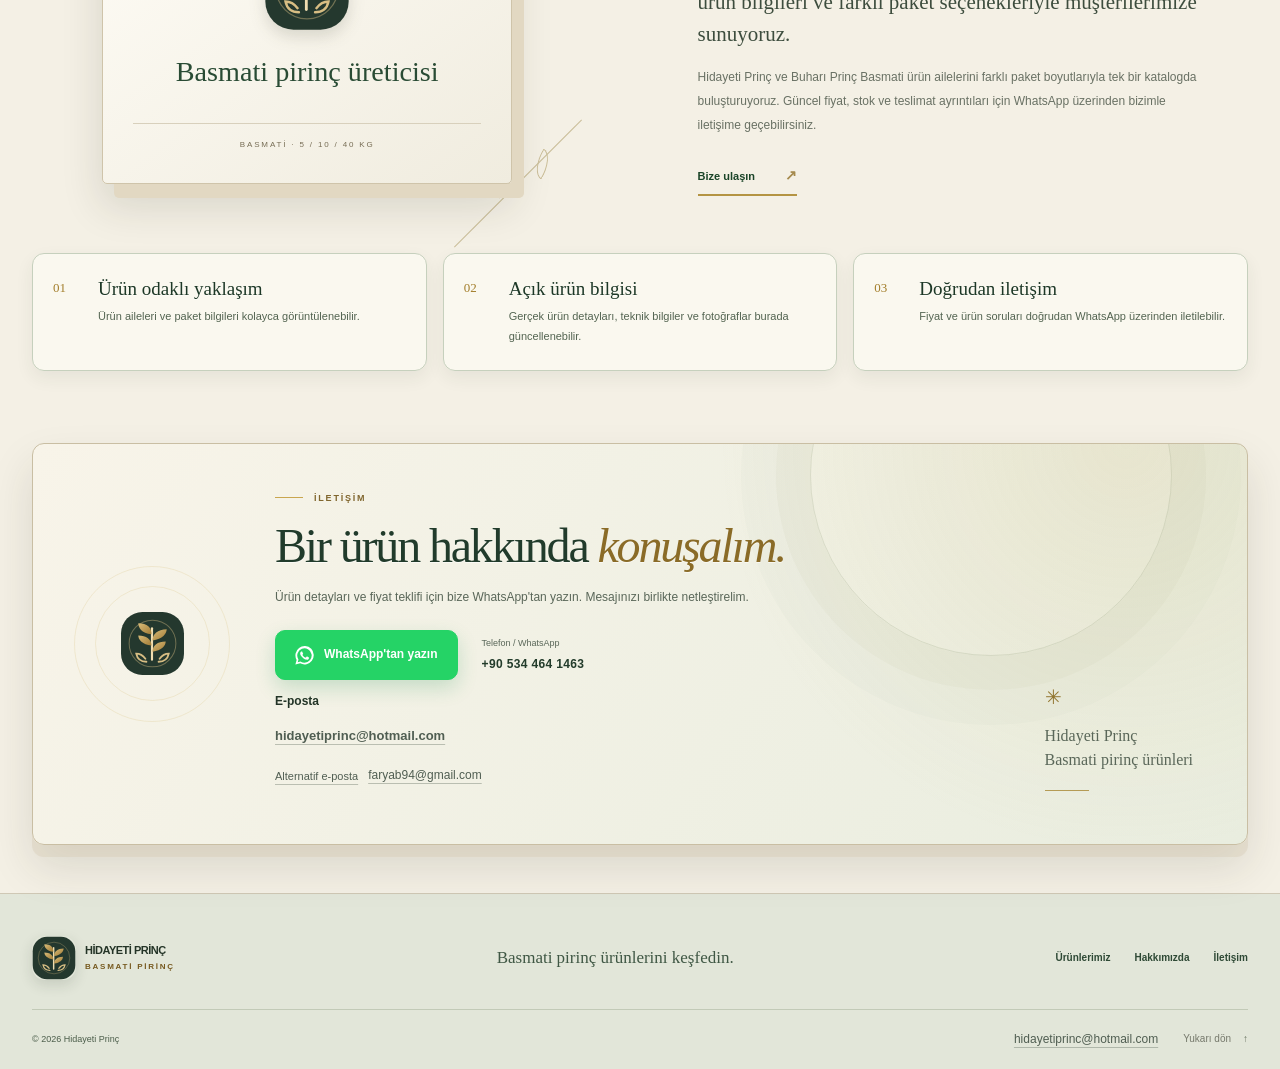
==== commit cf39b596: "Animate the original storefront from an invisible first frame" ====
--- a/index.html
+++ b/index.html
@@ -19,6 +19,13 @@
       root.setAttribute("data-theme-mode", preference);
       root.setAttribute("data-theme", theme);
       root.style.colorScheme = theme;
+      if ("IntersectionObserver" in window && Element.prototype.animate &&
+          window.matchMedia && !window.matchMedia("(prefers-reduced-motion: reduce)").matches) {
+        root.classList.add("scroll-entrances");
+        window.setTimeout(function () {
+          if (!root.classList.contains("motion-studio")) root.classList.remove("scroll-entrances");
+        }, 2000);
+      }
     }());
   </script>
   <meta name="description" content="Hidayeti Prinç Basmati pirinç ürünlerini keşfedin. 5 kg, 10 kg ve 40 kg ürün seçenekleri hakkında bilgi ve fiyat için WhatsApp'tan bize ulaşın.">
--- a/styles.css
+++ b/styles.css
@@ -2034,3 +2034,55 @@
 @media (min-width: 761px) {
   .product-weight { top: 12px; right: 12px; bottom: auto; left: auto; }
 }
+
+/* Start with the page background, then introduce the storefront in sequence. */
+@media (prefers-reduced-motion: no-preference) {
+  body:has(.hero-section) {
+    animation: storefront-first-frame 1ms linear 120ms backwards;
+  }
+
+  .site-header, .hero-copy > *, .hero-bottom, .floating-whatsapp {
+    animation: storefront-enter 760ms cubic-bezier(.22,.72,.3,1) var(--entry-delay, 120ms) backwards;
+  }
+
+  .hero-copy > :nth-child(1) { --entry-delay: 170ms; }
+  .hero-copy > :nth-child(2) { --entry-delay: 240ms; }
+  .hero-copy > :nth-child(3) { --entry-delay: 340ms; }
+  .hero-copy > :nth-child(4) { --entry-delay: 440ms; }
+  .hero-copy > :nth-child(5) { --entry-delay: 520ms; }
+  .hero-bottom, .floating-whatsapp { --entry-delay: 590ms; }
+
+  .hero-visual .hero-image {
+    animation: storefront-photo-enter 950ms cubic-bezier(.22,.72,.3,1) 290ms backwards;
+  }
+
+  body:has(.hero-section):has(:focus-visible),
+  .site-header:focus-within, .hero-copy > :focus-within,
+  .hero-bottom:focus-within, .floating-whatsapp:focus-visible {
+    animation: none;
+  }
+
+  @keyframes storefront-first-frame {
+    from { opacity: 0; }
+    to { opacity: 1; }
+  }
+
+  @keyframes storefront-enter {
+    from { opacity: 0; translate: 0 28px; }
+    to { opacity: 1; translate: 0 0; }
+  }
+
+  @keyframes storefront-photo-enter {
+    from { opacity: 0; translate: 0 32px; clip-path: inset(-60px -60px 35% -60px); }
+    to { opacity: 1; translate: 0 0; clip-path: inset(-60px); }
+  }
+}
+
+@media (prefers-reduced-motion: no-preference) {
+  .scroll-entrances :is(
+    .products-heading, .catalog-tools, .audience-heading, .audience-card,
+    .brand-visual-card, .brand-copy-main, .brand-fact, .contact-panel, .product-card
+  ):not(.has-entered):not(:focus-within) {
+    opacity: 0;
+  }
+}
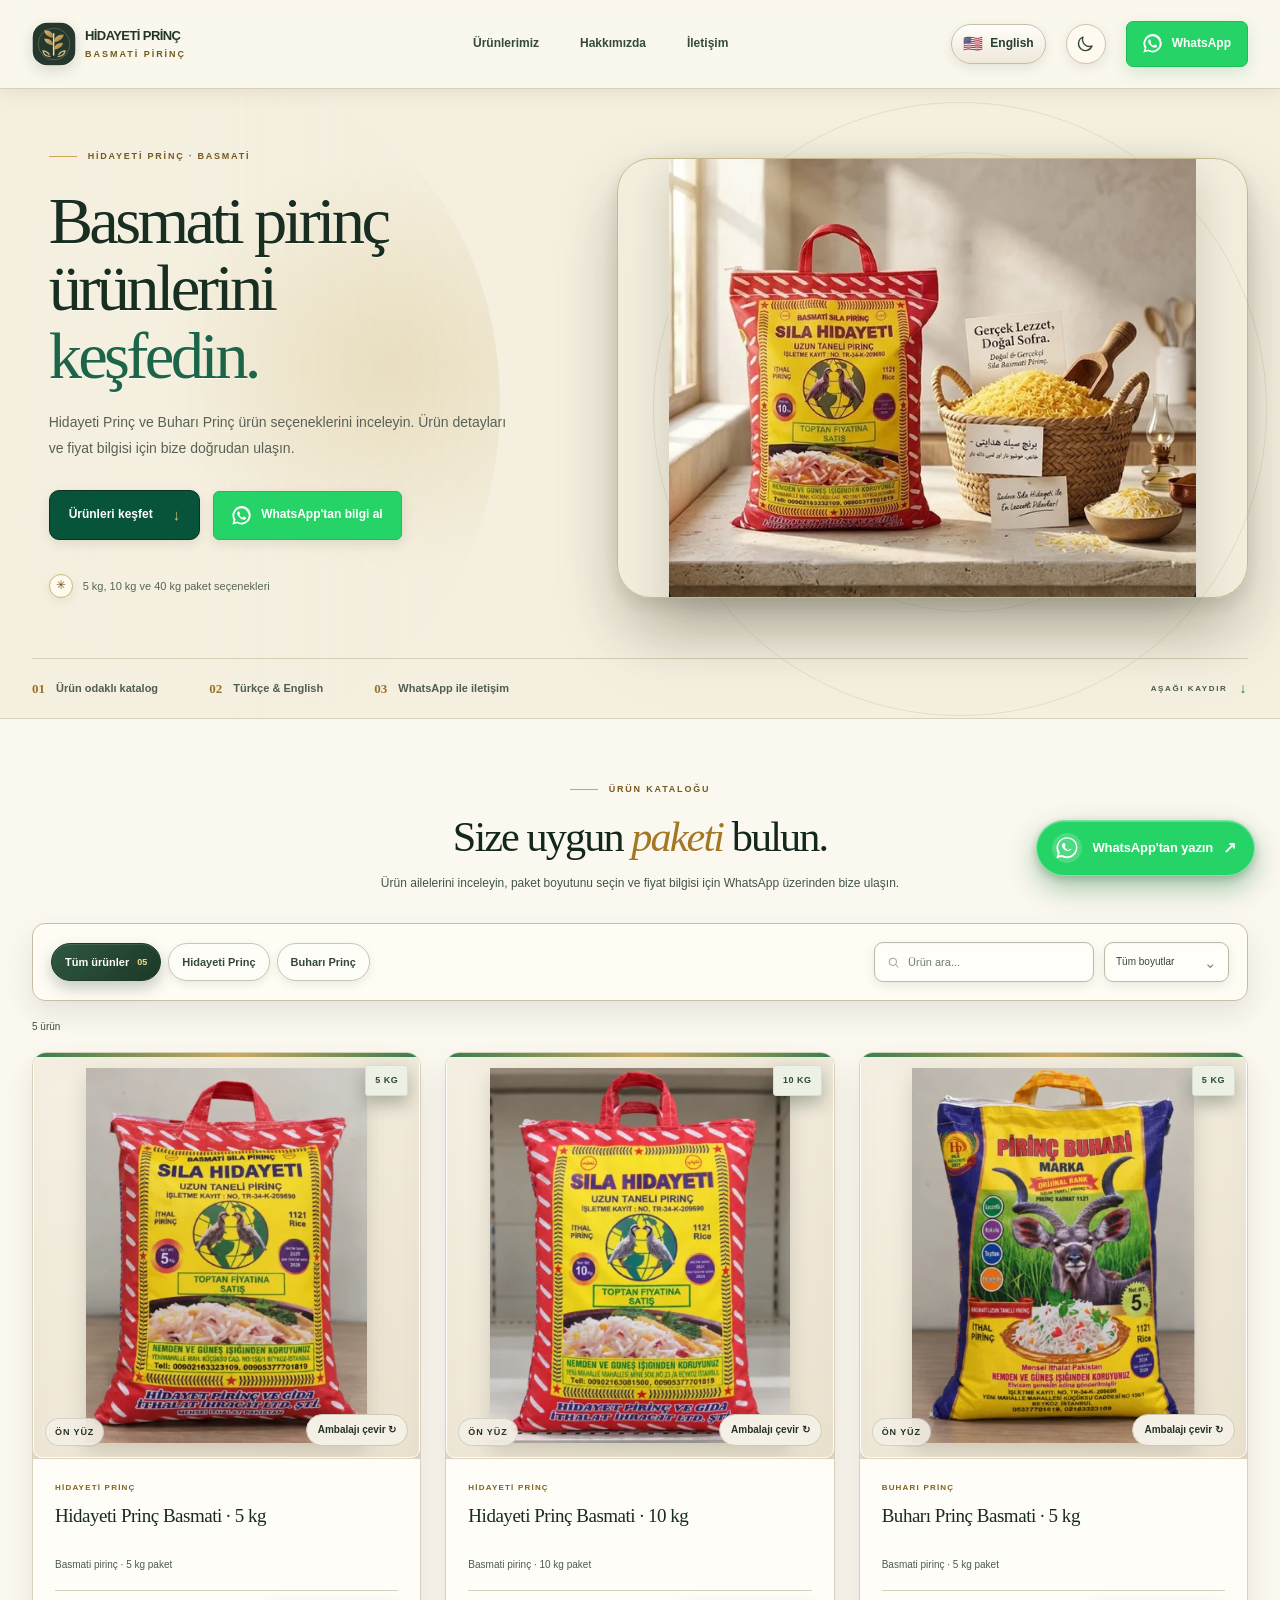
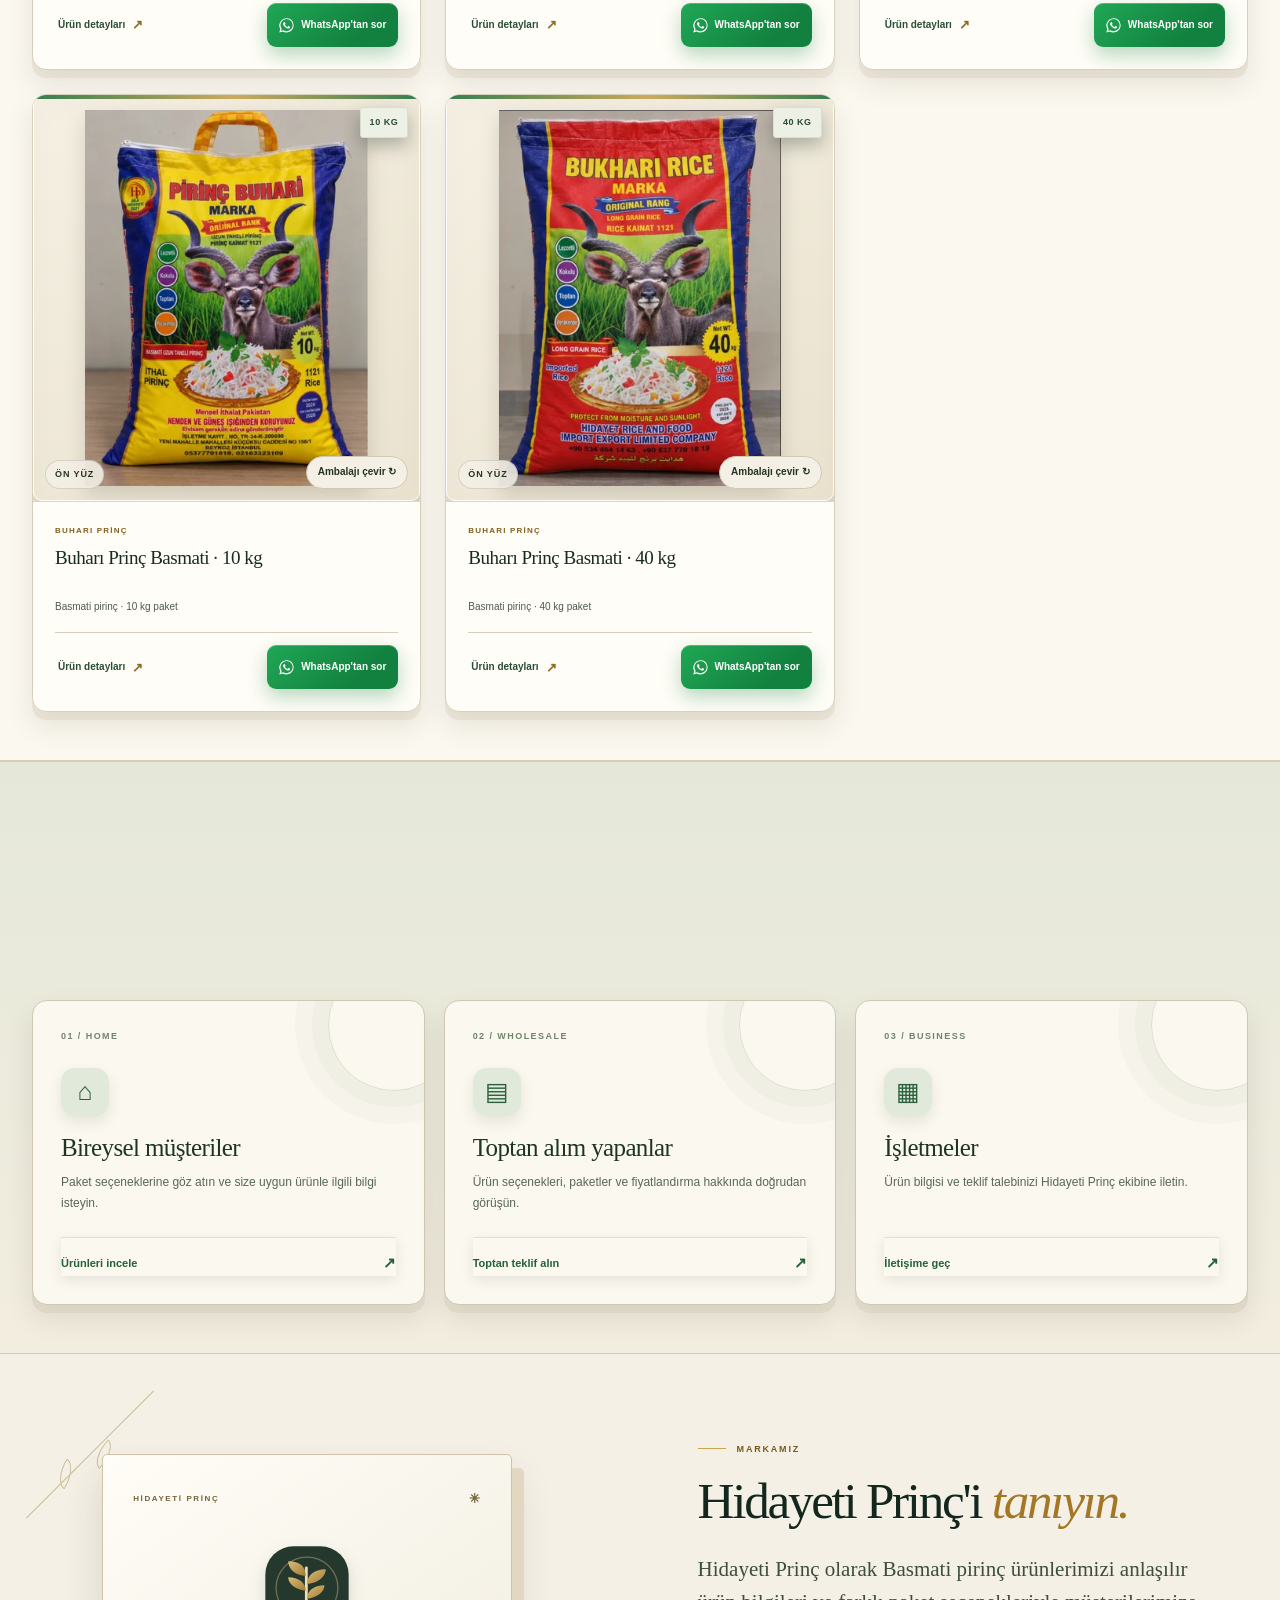
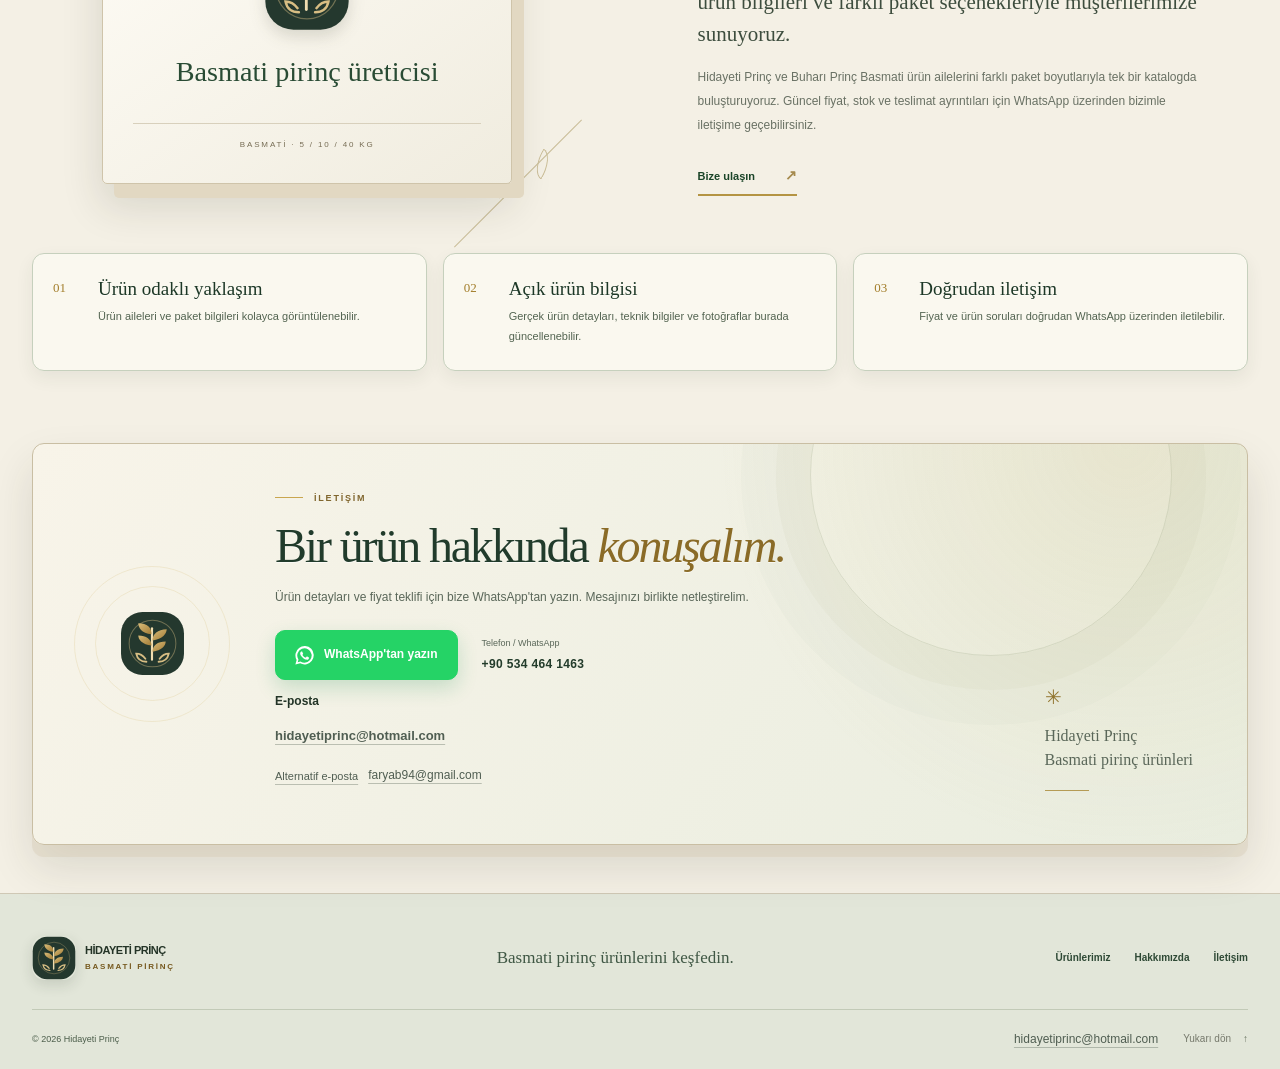
==== commit c6eee9da: "Make the rice catalogue and wholesale pages discoverable in search" ====
--- a/index.html
+++ b/index.html
@@ -1,5 +1,5 @@
 <!doctype html>
-<html lang="tr">
+<html lang="tr-TR">
 <head>
   <meta charset="utf-8">
   <meta name="viewport" content="width=device-width, initial-scale=1">
@@ -28,16 +28,27 @@
       }
     }());
   </script>
-  <meta name="description" content="Hidayeti Prinç Basmati pirinç ürünlerini keşfedin. 5 kg, 10 kg ve 40 kg ürün seçenekleri hakkında bilgi ve fiyat için WhatsApp'tan bize ulaşın.">
+  <!-- seo-head:start -->
+  <title>Hidayeti Pirinç | Basmati Pirinç ve Toptan Teklif</title>
+  <meta name="description" content="Hidayeti ve Buharı Basmati pirinç seçeneklerini 5, 10 ve 40 kg ambalajlarda inceleyin. Ürün bilgisi, güncel fiyat ve toptan teklif için WhatsApp’tan ulaşın.">
   <meta name="robots" content="index,follow">
-  <title>Hidayeti Prinç | Basmati Pirinç Ürünleri</title>
-  <link rel="icon" type="image/svg+xml" href="assets/logo.svg">
-  <link rel="preload" href="assets/hero-rice.png" as="image" type="image/png">
-  <link id="siteStylesheet" rel="stylesheet" href="./styles.css">
+  <link rel="canonical" href="https://hidayetipirinc.com/">
+  <link rel="alternate" hreflang="tr-TR" href="https://hidayetipirinc.com/">
+  <link rel="alternate" hreflang="en" href="https://hidayetipirinc.com/en/">
+  <link rel="alternate" hreflang="x-default" href="https://hidayetipirinc.com/">
   <meta property="og:type" content="website">
-  <meta property="og:title" content="Hidayeti Prinç | Basmati Pirinç Ürünleri">
-  <meta property="og:description" content="Hidayeti Prinç Basmati pirinç ürünlerini keşfedin. Ürün bilgisi ve fiyat için WhatsApp üzerinden iletişime geçin.">
-  <!-- Add the canonical URL and hreflang links after the production domain and URL structure are confirmed. -->
+  <meta property="og:site_name" content="Hidayeti Pirinç">
+  <meta property="og:title" content="Hidayeti Pirinç | Basmati Pirinç ve Toptan Teklif">
+  <meta property="og:description" content="Hidayeti ve Buharı Basmati pirinç seçeneklerini 5, 10 ve 40 kg ambalajlarda inceleyin. Ürün bilgisi, güncel fiyat ve toptan teklif için WhatsApp’tan ulaşın.">
+  <meta property="og:url" content="https://hidayetipirinc.com/">
+  <meta property="og:locale" content="tr_TR">
+  <meta property="og:image" content="https://hidayetipirinc.com/assets/seo/hidayeti-basmati.jpg">
+  <meta name="twitter:card" content="summary_large_image">
+  <script type="application/ld+json">{"@context":"https://schema.org","@graph":[{"@type":"WebSite","@id":"https://hidayetipirinc.com/#website","url":"https://hidayetipirinc.com/","name":"Hidayeti Pirinç","publisher":{"@id":"https://hidayetipirinc.com/#organization"},"inLanguage":["tr-TR","en"]},{"@type":"Organization","@id":"https://hidayetipirinc.com/#organization","name":"Hidayeti Pirinç","alternateName":"Hidayeti Prinç","url":"https://hidayetipirinc.com/","logo":"https://hidayetipirinc.com/assets/logo.svg","email":"hidayetiprinc@hotmail.com","telephone":"+905344641463"}]}</script>
+        <!-- seo-head:end -->
+  <link rel="icon" href="/assets/logo.svg" type="image/svg+xml">
+  <link id="siteStylesheet" rel="stylesheet" href="/styles.css">
+  <link rel="stylesheet" href="/seo-pages.css">
 </head>
 <body>
   <div id="cssLoadWarning" role="alert" style="display:none;position:fixed;z-index:99999;top:12px;left:12px;right:12px;padding:14px 18px;border-radius:10px;background:#8c2330;color:#fff;font:600 14px/1.5 system-ui,sans-serif;box-shadow:0 8px 28px #0004;">Tasarım dosyası (styles.css) yüklenemedi. ZIP dosyasının tamamını bir klasöre çıkarın ve index.html dosyasını styles.css ile aynı klasörden açın. / The stylesheet could not be loaded. Extract the complete ZIP and keep index.html beside styles.css.</div>
@@ -54,9 +65,9 @@
         <a href="#contact" data-i18n="navContact">İletişim</a>
       </nav>
       <div class="header-actions">
-        <button class="language-switch" id="languageToggle" type="button" aria-label="Switch to English">
+        <a class="language-switch" id="languageToggle" href="/en/" aria-label="Switch to English">
           <span class="flag" aria-hidden="true">🇺🇸</span><span id="languageLabel">English</span>
-        </button>
+        </a>
         <button class="theme-toggle" id="themeToggle" type="button" aria-label="Koyu temaya geç" title="Koyu temaya geç" aria-pressed="false">
           <svg class="theme-icon theme-icon-moon" viewBox="0 0 24 24" aria-hidden="true"><path d="M20.2 15.1A8.7 8.7 0 0 1 8.9 3.8 8.8 8.8 0 1 0 20.2 15.1Z"></path></svg>
           <svg class="theme-icon theme-icon-sun" viewBox="0 0 24 24" aria-hidden="true"><circle cx="12" cy="12" r="4"></circle><path d="M12 2v2.2M12 19.8V22M4.93 4.93l1.56 1.56m11.02 11.02 1.56 1.56M2 12h2.2m15.6 0H22M4.93 19.07l1.56-1.56M17.51 6.49l1.56-1.56"></path></svg>
@@ -92,7 +103,7 @@
         </div>
         <div class="hero-visual">
           <!-- <div class="visual-stamp"><span data-i18n="stampTop">BASMATİ PİRİNÇ</span></span><span data-i18n="stampBottom">PİRİNÇ</span></div> -->
-          <img class="hero-image" fetchpriority="high" src="assets/hero-rice.png" alt="Hidayeti Prinç Basmati pirinç ürün görseli" data-alt-tr="Hidayeti Prinç Basmati pirinç ürün görseli" data-alt-en="Hidayeti Prinç Basmati rice product visual">
+          <picture style="display:contents"><source type="image/webp" srcset="/assets/seo/hero-rice-640.webp 640w, /assets/seo/hero-rice.webp 706w" sizes="(max-width: 760px) 100vw, 50vw"><img class="hero-image" width="706" height="587" fetchpriority="high" src="assets/hero-rice.png" alt="Hidayeti Prinç Basmati pirinç ürün görseli" data-alt-tr="Hidayeti Prinç Basmati pirinç ürün görseli" data-alt-en="Hidayeti Prinç Basmati rice product visual"></picture>
         </div>
       </div>
       <div class="hero-bottom wrap">
@@ -125,7 +136,11 @@
           </div>
         </div>
         <div class="catalog-status"><span id="resultsCount">5 ürün</span></div>
-        <div class="product-grid" id="productGrid" aria-live="polite"></div>
+        <div class="product-grid" id="productGrid" aria-live="polite">
+        <!-- seo-catalogue:start -->
+<ul class="seo-product-links"><li><a href="/urunler/hidayeti-basmati-5-kg/">Hidayeti Prinç Basmati · 5 kg</a> — Basmati pirinç · 5 kg paket</li><li><a href="/urunler/hidayeti-basmati-10-kg/">Hidayeti Prinç Basmati · 10 kg</a> — Basmati pirinç · 10 kg paket</li><li><a href="/urunler/buhari-basmati-5-kg/">Buharı Prinç Basmati · 5 kg</a> — Basmati pirinç · 5 kg paket</li><li><a href="/urunler/buhari-basmati-10-kg/">Buharı Prinç Basmati · 10 kg</a> — Basmati pirinç · 10 kg paket</li><li><a href="/urunler/buhari-basmati-40-kg/">Buharı Prinç Basmati · 40 kg</a> — Basmati pirinç · 40 kg paket</li></ul>
+        <!-- seo-catalogue:end -->
+        </div>
         <div class="empty-state" id="emptyState" hidden>
           <span class="empty-icon" aria-hidden="true">⌕</span>
           <h3 data-i18n="emptyTitle">Ürün bulunamadı</h3>
@@ -159,7 +174,7 @@
             <div class="audience-icon" aria-hidden="true">▤</div>
             <h3 data-i18n="audienceWholesaleTitle">Toptan alım yapanlar</h3>
             <p data-i18n="audienceWholesaleText">Ürün seçenekleri, paketler ve fiyatlandırma hakkında doğrudan görüşün.</p>
-            <a href="#contact" class="audience-link"><span data-i18n="audienceContactCta">İletişime geç</span><span aria-hidden="true">↗</span></a>
+            <a href="/toptan-pirinc/" class="audience-link"><span>Toptan teklif alın</span><span aria-hidden="true">↗</span></a>
           </article>
           <article class="audience-card audience-card-business">
             <span class="audience-number">03 / BUSINESS</span>
@@ -250,8 +265,11 @@
       if (stylesheet && !stylesheet.sheet && warning) warning.style.display = "block";
     });
   </script>
+  <script src="/data/seo-images.js"></script>
   <script src="./data/products.js"></script>
   <script src="./app.js"></script>
   <script src="./motion.js"></script>
+  <script defer src="/data/analytics-config.js"></script>
+  <script defer src="/analytics.js"></script>
 </body>
 </html>
--- a/seo-pages.css
+++ b/seo-pages.css
@@ -0,0 +1,25 @@
+.seo-page-header { border-bottom: 1px solid var(--line, #d9d0bb); }
+.seo-header-inner, .seo-header-inner nav { display: flex; align-items: center; flex-wrap: wrap; gap: 12px 20px; }
+.seo-header-inner { justify-content: space-between; padding-block: 12px; }
+.seo-header-inner > a { display: inline-flex; align-items: center; gap: 10px; font-weight: 700; }
+.seo-header-inner nav a { padding-block: 8px; }
+.seo-page { padding-block: clamp(24px, 5vw, 64px); }
+.seo-page h1 { font-size: clamp(2rem, 5vw, 4rem); line-height: 1.1; }
+.seo-page h2 { margin-top: 32px; }
+.seo-page p { max-width: 68ch; margin-block: 14px; }
+.seo-product-detail { display: grid; grid-template-columns: 1.2fr 1fr; gap: 24px; margin-block: 24px; }
+.seo-gallery { display: grid; grid-template-columns: repeat(2, minmax(0, 1fr)); gap: 12px; }
+.seo-gallery figure { margin: 0; text-align: center; }
+.seo-gallery img { display: block; width: 100%; height: auto; aspect-ratio: 10 / 13; object-fit: contain; }
+.seo-specs > div { display: flex; flex-wrap: wrap; gap: 4px 12px; padding-block: 7px; }
+.seo-specs dt { font-weight: 700; }
+.seo-specs dd { margin: 0; }
+.seo-page-footer { padding-block: 16px; border-top: 1px solid var(--line, #d9d0bb); }
+.seo-page a:not(.button), .seo-product-links a { text-decoration: underline; text-underline-offset: .18em; }
+.seo-product-links { line-height: 1.7; }
+#productGrid > .seo-product-links { grid-column: 1 / -1; min-height: 16rem; }
+.product-info h3 a { color: inherit; }
+.product-info h3 a:is(:hover, :focus-visible) { text-decoration: underline; text-underline-offset: .18em; }
+.analytics-preferences { padding: 12px; max-width: 46rem; margin: 12px auto; }
+.analytics-preferences button { padding: 7px 10px; margin: 4px; }
+@media (max-width: 700px) { .seo-product-detail { grid-template-columns: 1fr; } }
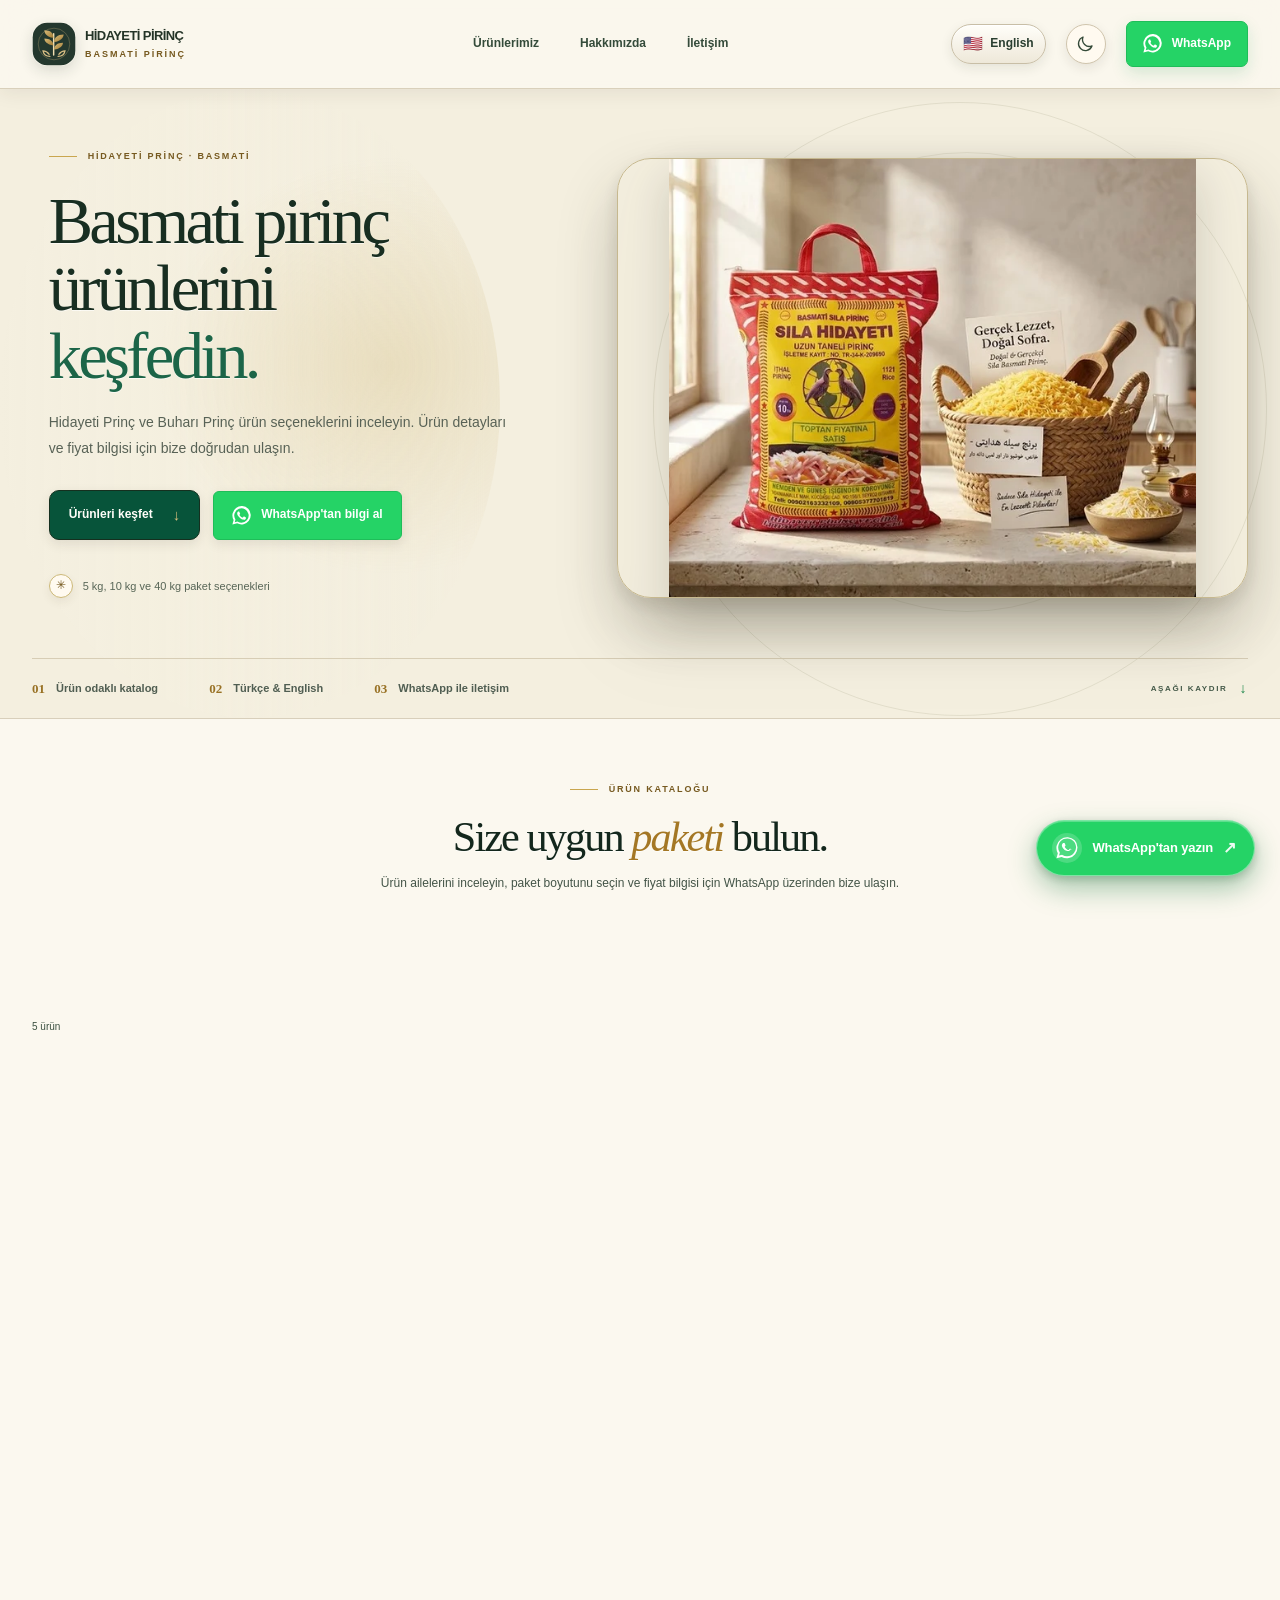
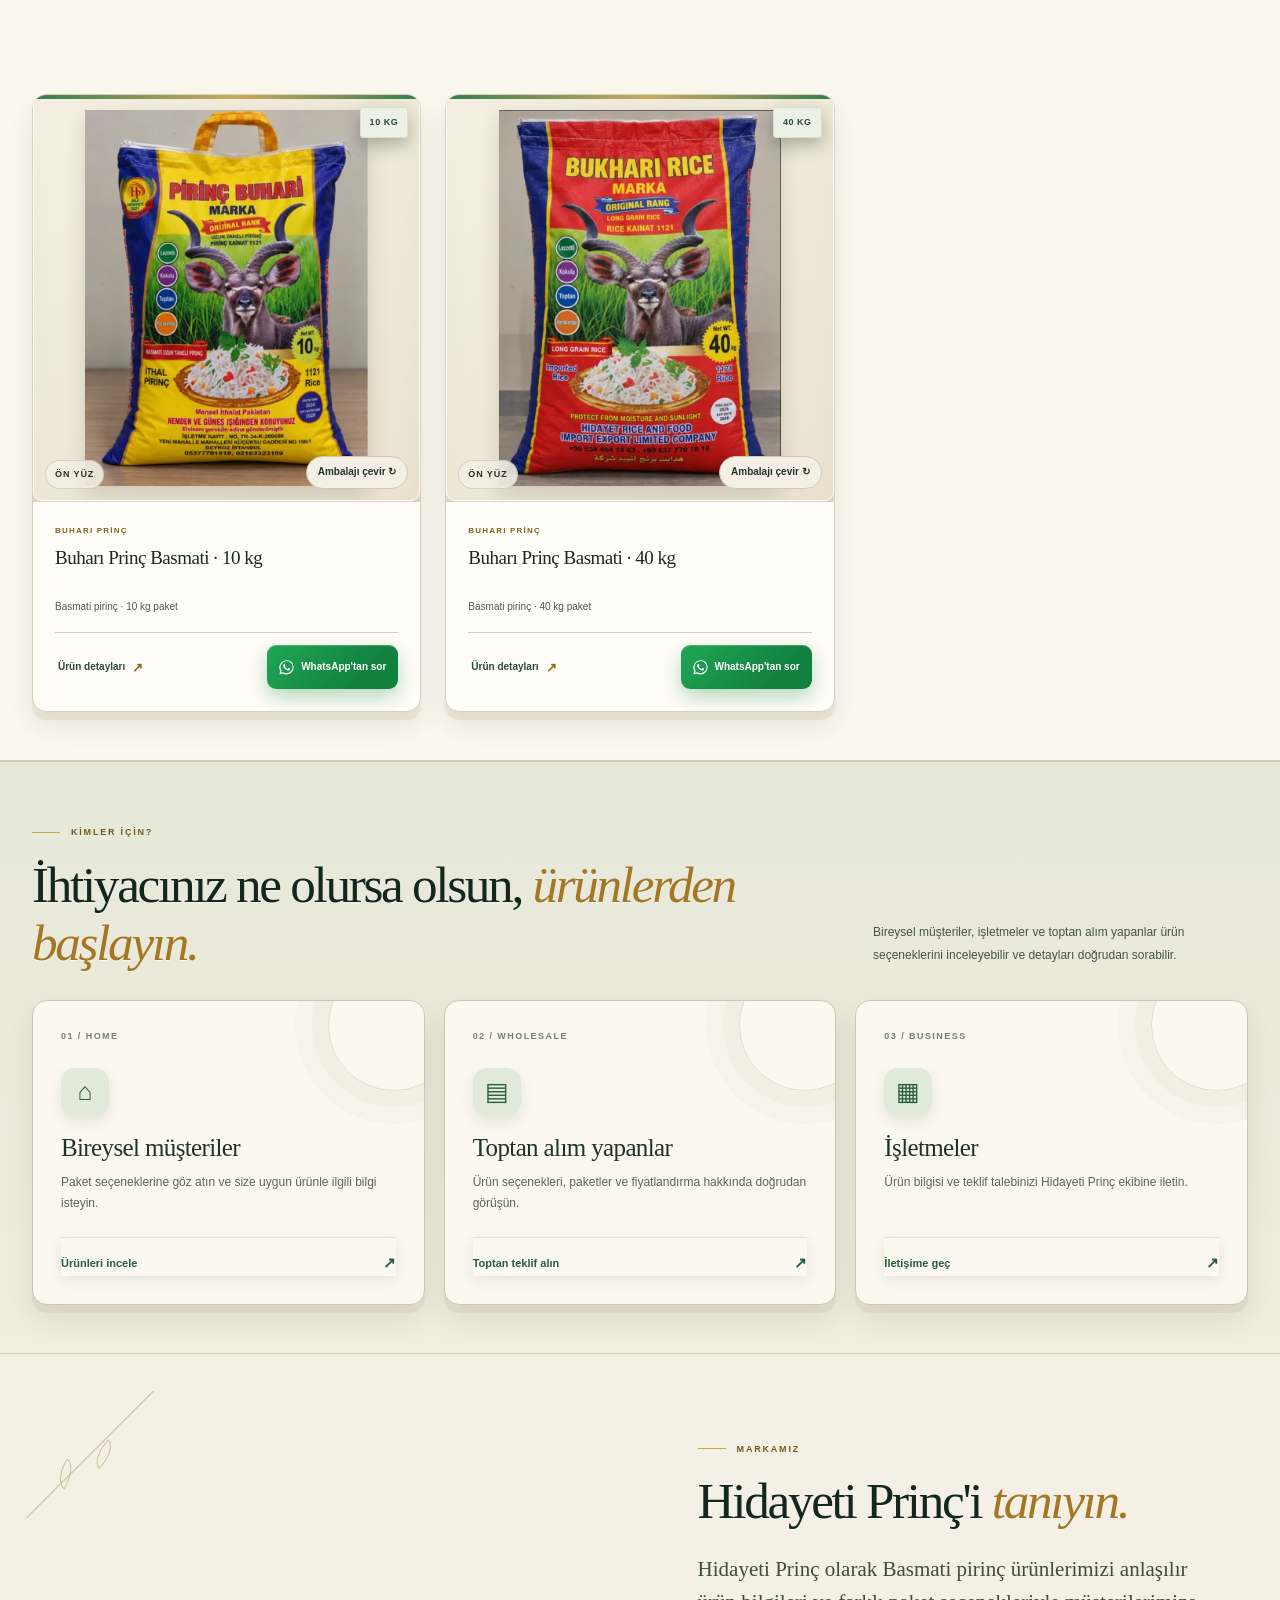
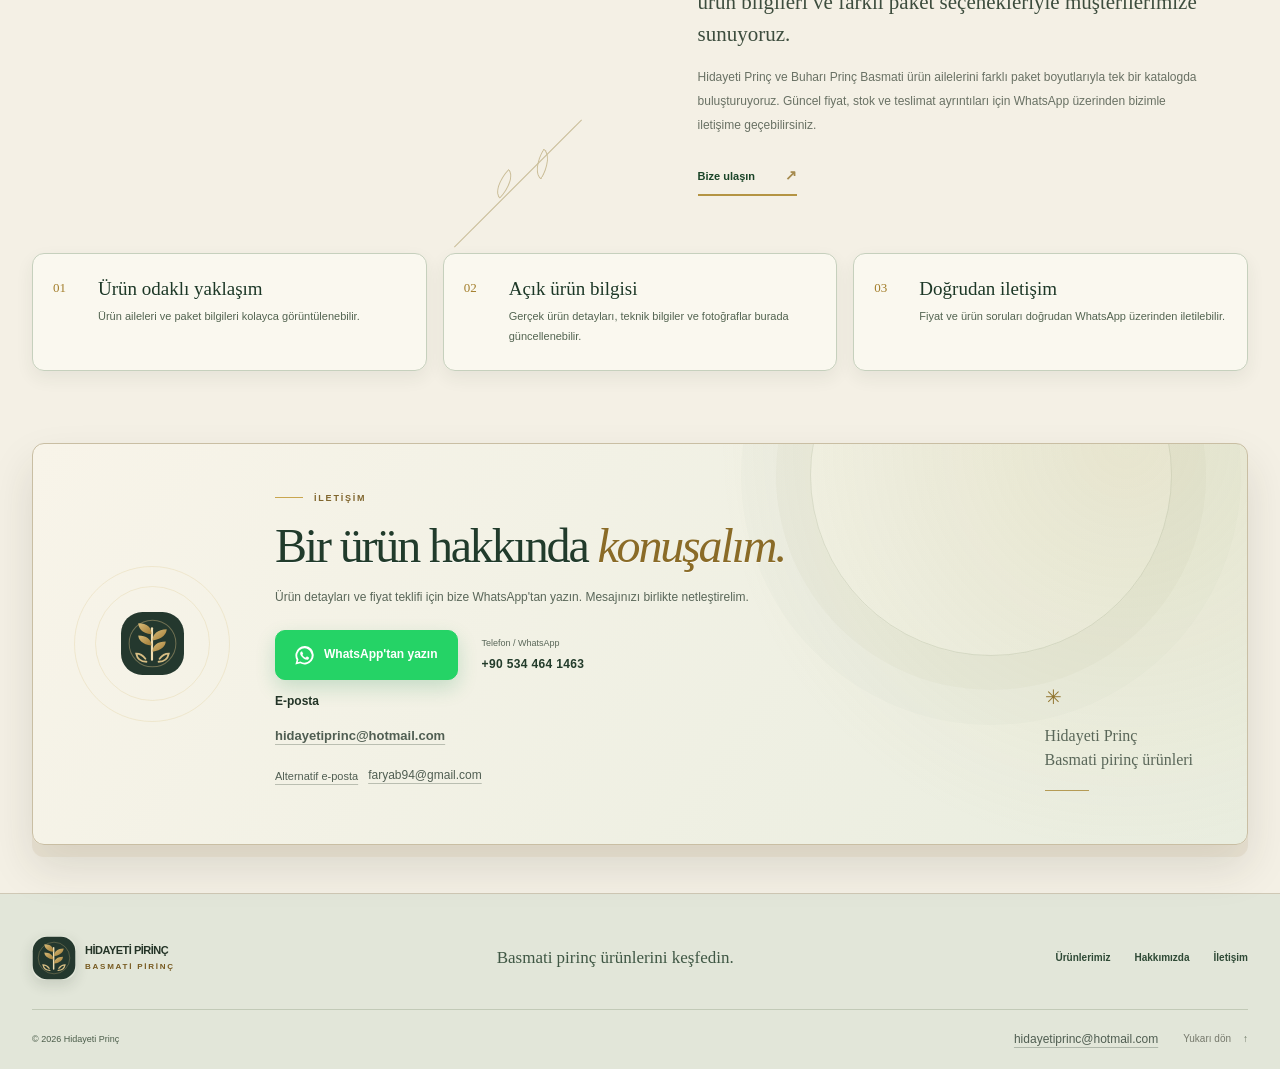
==== commit 9d399b4f: "Publish branded search favicon and refine product search appearance" ====
--- a/index.html
+++ b/index.html
@@ -44,9 +44,12 @@
   <meta property="og:locale" content="tr_TR">
   <meta property="og:image" content="https://hidayetipirinc.com/assets/seo/hidayeti-basmati.jpg">
   <meta name="twitter:card" content="summary_large_image">
+  <link rel="icon" href="/favicon.png" type="image/png" sizes="96x96">
+  <link rel="icon" href="/favicon.ico" sizes="16x16 32x32 48x48">
+  <link rel="apple-touch-icon" href="/apple-touch-icon.png" sizes="180x180">
+  <link rel="manifest" href="/site.webmanifest">
   <script type="application/ld+json">{"@context":"https://schema.org","@graph":[{"@type":"WebSite","@id":"https://hidayetipirinc.com/#website","url":"https://hidayetipirinc.com/","name":"Hidayeti Pirinç","publisher":{"@id":"https://hidayetipirinc.com/#organization"},"inLanguage":["tr-TR","en"]},{"@type":"Organization","@id":"https://hidayetipirinc.com/#organization","name":"Hidayeti Pirinç","alternateName":"Hidayeti Prinç","url":"https://hidayetipirinc.com/","logo":"https://hidayetipirinc.com/assets/logo.svg","email":"hidayetiprinc@hotmail.com","telephone":"+905344641463"}]}</script>
         <!-- seo-head:end -->
-  <link rel="icon" href="/assets/logo.svg" type="image/svg+xml">
   <link id="siteStylesheet" rel="stylesheet" href="/styles.css">
   <link rel="stylesheet" href="/seo-pages.css">
 </head>
@@ -57,7 +60,7 @@
     <div class="header-inner wrap">
       <a href="#top" class="brand" aria-label="Hidayeti Prinç ana sayfa">
         <img src="assets/logo.svg" alt="" width="48" height="48">
-        <span class="brand-copy"><strong>HİDAYETİ PRİNÇ</strong><small data-i18n="brandLine">BASMATİ PİRİNÇ</small></span>
+        <span class="brand-copy"><strong>HİDAYETİ PİRİNÇ</strong><small data-i18n="brandLine">BASMATİ PİRİNÇ</small></span>
       </a>
       <nav class="desktop-nav" aria-label="Ana menü">
         <a href="#products" data-i18n="navProducts">Ürünlerimiz</a>
@@ -138,7 +141,7 @@
         <div class="catalog-status"><span id="resultsCount">5 ürün</span></div>
         <div class="product-grid" id="productGrid" aria-live="polite">
         <!-- seo-catalogue:start -->
-<ul class="seo-product-links"><li><a href="/urunler/hidayeti-basmati-5-kg/">Hidayeti Prinç Basmati · 5 kg</a> — Basmati pirinç · 5 kg paket</li><li><a href="/urunler/hidayeti-basmati-10-kg/">Hidayeti Prinç Basmati · 10 kg</a> — Basmati pirinç · 10 kg paket</li><li><a href="/urunler/buhari-basmati-5-kg/">Buharı Prinç Basmati · 5 kg</a> — Basmati pirinç · 5 kg paket</li><li><a href="/urunler/buhari-basmati-10-kg/">Buharı Prinç Basmati · 10 kg</a> — Basmati pirinç · 10 kg paket</li><li><a href="/urunler/buhari-basmati-40-kg/">Buharı Prinç Basmati · 40 kg</a> — Basmati pirinç · 40 kg paket</li></ul>
+<ul class="seo-product-links"><li><a class="seo-product-link" data-item-id="hidayeti-basmati-5kg" href="/urunler/hidayeti-basmati-5-kg/">Hidayeti Prinç Basmati · 5 kg</a> — Basmati pirinç · 5 kg paket</li><li><a class="seo-product-link" data-item-id="hidayeti-basmati-10kg" href="/urunler/hidayeti-basmati-10-kg/">Hidayeti Prinç Basmati · 10 kg</a> — Basmati pirinç · 10 kg paket</li><li><a class="seo-product-link" data-item-id="buhari-basmati-5kg" href="/urunler/buhari-basmati-5-kg/">Buharı Prinç Basmati · 5 kg</a> — Basmati pirinç · 5 kg paket</li><li><a class="seo-product-link" data-item-id="buhari-basmati-10kg" href="/urunler/buhari-basmati-10-kg/">Buharı Prinç Basmati · 10 kg</a> — Basmati pirinç · 10 kg paket</li><li><a class="seo-product-link" data-item-id="buhari-basmati-40kg" href="/urunler/buhari-basmati-40-kg/">Buharı Prinç Basmati · 40 kg</a> — Basmati pirinç · 40 kg paket</li></ul>
         <!-- seo-catalogue:end -->
         </div>
         <div class="empty-state" id="emptyState" hidden>
@@ -241,7 +244,7 @@
 
   <footer class="site-footer">
     <div class="wrap footer-main">
-      <a href="#top" class="brand footer-brand"><img src="assets/logo.svg" alt="" width="43" height="43"><span class="brand-copy"><strong>HİDAYETİ PRİNÇ</strong><small data-i18n="brandLine">BASMATİ PİRİNÇ</small></span></a>
+      <a href="#top" class="brand footer-brand"><img src="assets/logo.svg" alt="" width="43" height="43"><span class="brand-copy"><strong>HİDAYETİ PİRİNÇ</strong><small data-i18n="brandLine">BASMATİ PİRİNÇ</small></span></a>
       <p data-i18n="footerLine">Basmati pirinç ürünlerini keşfedin.</p>
       <div class="footer-nav"><a href="#products" data-i18n="navProducts">Ürünlerimiz</a><a href="#about" data-i18n="navAbout">Hakkımızda</a><a href="#contact" data-i18n="navContact">İletişim</a></div>
     </div>
